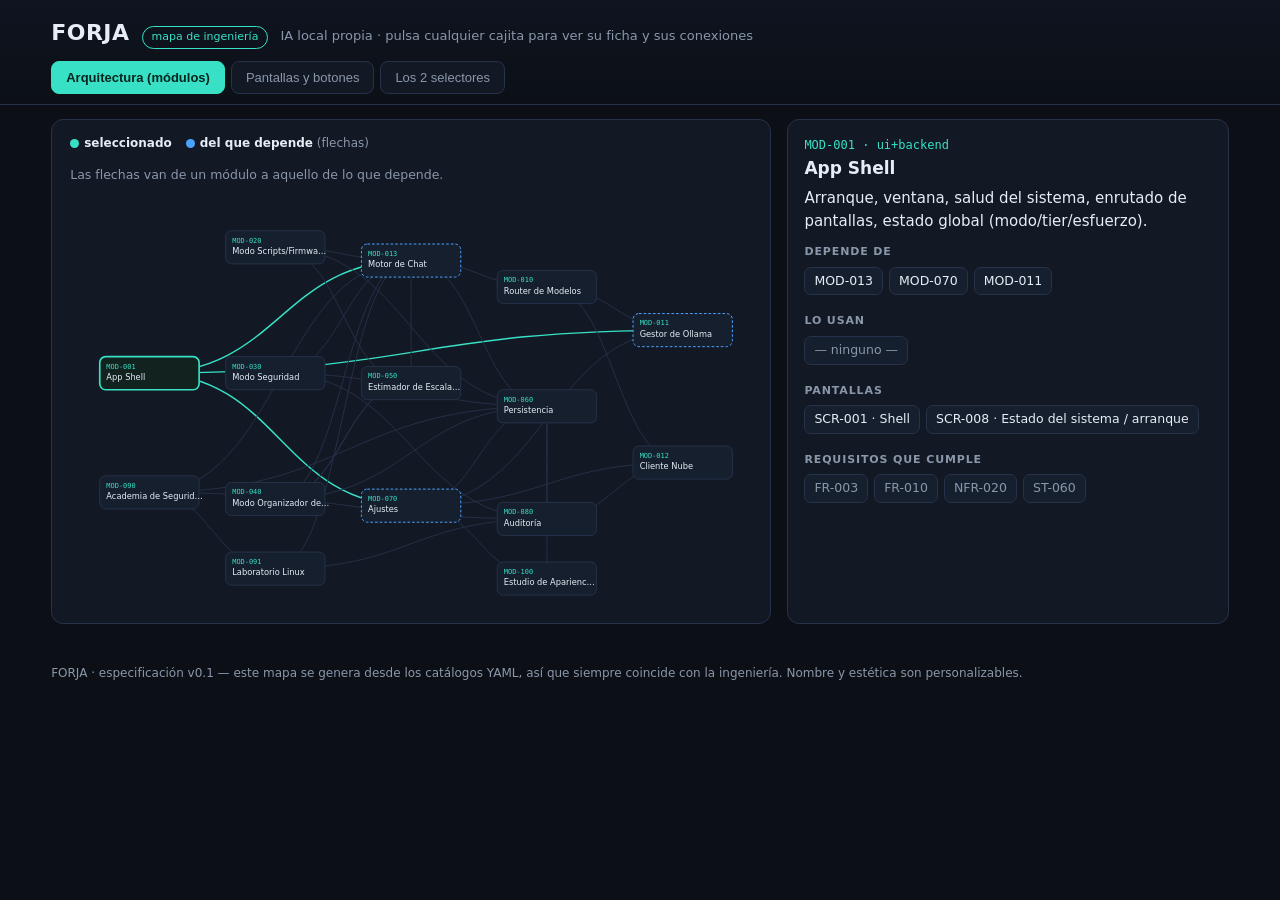
==== docs/spec/mapa.html @ a64abfbc "FORJA: IA local de escritorio (Ramas 0–5 + doc 21) FastAPI + pywebview + Ollama + SQLite, construida" ====
<!DOCTYPE html>
<html lang="es" data-theme="dark">
<head>
<meta charset="utf-8">
<meta name="viewport" content="width=device-width, initial-scale=1">
<title>FORJA · Mapa</title>
<style>
/* VOICE: plano técnico / panel de control, sobrio y legible
   IDEA: un blueprint de ingeniería con cajitas conectadas que puedes inspeccionar
   PICTURE: el grafo de módulos a la izquierda, ficha a la derecha
   COLOUR: pizarra profunda + cian blueprint como único acento
   TYPE: Inter para texto, monoespacio para IDs
   LAYOUT: cabecera, pestañas, lienzo + panel; apila en móvil */
:root{color-scheme:dark;--bg:#0c1016;--panel:#121824;--panel2:#161f2e;--ink:#e6edf6;--mut:#8a97aa;--line:#26324a;--ac:#38e1c6;--ac2:#4aa3ff;--warn:#ffb454;--bad:#ff6b6b;--ok:#52d273}
*{box-sizing:border-box;min-width:0}
body{margin:0;background:var(--bg);color:var(--ink);font:15px/1.5 Inter,system-ui,Segoe UI,Arial,sans-serif;overflow-x:clip}
code,.mono{font-family:ui-monospace,"Cascadia Code",Consolas,monospace}
header{padding:16px max(4vw,16px) 10px;border-bottom:1px solid var(--line);background:linear-gradient(180deg,#0e1420,#0c1016)}
.brand{display:flex;align-items:baseline;gap:12px;flex-wrap:wrap}
.brand h1{margin:0;font-size:22px;letter-spacing:.5px}
.brand .sub{color:var(--mut);font-size:13px}
.tag{font-size:11px;color:var(--ac);border:1px solid var(--ac);border-radius:999px;padding:2px 9px}
.tabs{display:flex;gap:6px;margin-top:12px;flex-wrap:wrap}
.tabs button{background:var(--panel);color:var(--mut);border:1px solid var(--line);border-radius:8px;padding:8px 14px;font-size:13px;cursor:pointer}
.tabs button[aria-selected=true]{color:#06241f;background:var(--ac);border-color:var(--ac);font-weight:600}
main{padding:14px max(4vw,12px) 40px}
.wrap{display:grid;grid-template-columns:1.55fr .95fr;gap:16px}
@media(max-width:900px){.wrap{grid-template-columns:1fr}}
.card{background:var(--panel);border:1px solid var(--line);border-radius:12px}
.canvas-box{padding:8px}
.legend{display:flex;gap:14px;flex-wrap:wrap;color:var(--mut);font-size:12px;padding:6px 10px}
.legend b{color:var(--ink);font-weight:600}
.dot{display:inline-block;width:9px;height:9px;border-radius:50%;vertical-align:middle;margin-right:5px}
svg{width:100%;height:auto;display:block;touch-action:manipulation}
.node rect{rx:9;fill:var(--panel2);stroke:var(--line);stroke-width:1.5;cursor:pointer;transition:stroke .15s,fill .15s}
.node:hover rect{stroke:var(--ac2)}
.node.sel rect{stroke:var(--ac);stroke-width:2.5;fill:#12221f}
.node.dep rect{stroke:var(--ac2);stroke-dasharray:4 3}
.node text{fill:var(--ink);font-size:12.5px;pointer-events:none}
.node .id{fill:var(--ac);font-family:ui-monospace,monospace;font-size:10.5px}
.edge{stroke:var(--line);stroke-width:1.4;fill:none}
.edge.hot{stroke:var(--ac);stroke-width:2.2}
.panel{padding:16px;min-height:300px}
.panel h2{margin:.1em 0 .1em;font-size:17px}
.panel .pid{color:var(--ac);font-family:ui-monospace,monospace;font-size:12px}
.panel .layer{color:var(--mut);font-size:12px;margin-bottom:10px}
.panel p{margin:.4em 0}
.row{margin:12px 0}
.row h4{margin:0 0 6px;font-size:11px;text-transform:uppercase;letter-spacing:.08em;color:var(--mut)}
.chip{display:inline-block;background:var(--panel2);border:1px solid var(--line);border-radius:7px;padding:4px 9px;margin:0 6px 6px 0;font-size:12.5px;cursor:pointer}
.chip:hover{border-color:var(--ac2)}
.chip.ghost{cursor:default;color:var(--mut)}
.chip .mono{color:var(--ac2);font-size:11.5px}
.hint{color:var(--mut);font-size:12.5px}
.scrlist{max-height:none}
.screen-group{margin:0 0 14px}
.screen-group h3{font-size:12px;letter-spacing:.06em;text-transform:uppercase;color:var(--mut);margin:0 0 8px;border-bottom:1px solid var(--line);padding-bottom:5px}
.scr{display:block;width:100%;text-align:left;background:var(--panel2);border:1px solid var(--line);border-radius:9px;padding:10px 12px;margin:0 0 8px;cursor:pointer;color:var(--ink)}
.scr:hover{border-color:var(--ac2)}
.scr .sid{color:var(--ac);font-family:ui-monospace,monospace;font-size:11px}
.scr .snm{font-weight:600;margin-left:8px}
.scr .sde{color:var(--mut);font-size:12.5px;margin-top:3px}
.btnrow{display:flex;flex-wrap:wrap;gap:6px;margin-top:8px}
.kvs{font-size:13px}
.kvs div{padding:5px 0;border-bottom:1px dashed var(--line)}
.kvs div:last-child{border-bottom:0}
.kvs b{color:var(--mut);font-weight:500;display:inline-block;min-width:92px}
.mock{padding:14px}
.mockframe{border:1px solid var(--line);border-radius:12px;overflow:hidden;max-width:620px;margin:0 auto;background:var(--panel2)}
.mtop{display:flex;gap:6px;padding:10px;border-bottom:1px solid var(--line);background:#0f1826}
.mtab{flex:0 0 auto;padding:7px 12px;border-radius:7px;font-size:12.5px;border:1px solid var(--line);color:var(--mut)}
.mtab.on{background:var(--ac);color:#06241f;border-color:var(--ac);font-weight:600}
.marea{height:150px;display:flex;align-items:center;justify-content:center;color:var(--mut);font-size:13px}
.mbot{padding:10px;border-top:1px solid var(--line);background:#0f1826}
.mcompose{display:flex;gap:8px}
.mcompose .inp{flex:1;background:#0b1220;border:1px solid var(--line);border-radius:8px;padding:9px;color:var(--mut);font-size:12.5px}
.mcompose .send{width:40px;border-radius:8px;background:var(--ac);color:#06241f;display:flex;align-items:center;justify-content:center;font-weight:700}
.msel{display:flex;gap:16px;flex-wrap:wrap;margin-top:9px;font-size:12px;color:var(--mut)}
.seg{display:inline-flex;border:1px solid var(--line);border-radius:7px;overflow:hidden}
.seg span{padding:5px 9px}
.seg span.on{background:var(--ac2);color:#041726;font-weight:600}
.seg span.off{opacity:.55}
.note{background:#0f1826;border:1px solid var(--line);border-left:3px solid var(--warn);border-radius:8px;padding:10px 12px;font-size:12.5px;color:#d8e2f0;margin-top:14px}
.flowwrap{padding:16px}
.flowstep{display:flex;gap:12px;align-items:flex-start;margin:0 0 10px}
.flownum{flex:0 0 26px;height:26px;border-radius:50%;background:var(--ac);color:#06241f;font-weight:700;display:flex;align-items:center;justify-content:center;font-size:13px}
.flowstep .ft{font-size:13.5px}
.hidden{display:none}
footer{color:var(--mut);font-size:12px;padding:0 max(4vw,16px) 30px}
</style>
</head>
<body>
<header>
  <div class="brand">
    <h1>FORJA</h1>
    <span class="tag">mapa de ingeniería</span>
    <span class="sub">IA local propia · pulsa cualquier cajita para ver su ficha y sus conexiones</span>
  </div>
  <div class="tabs" role="tablist">
    <button role="tab" aria-selected="true" data-tab="arq">Arquitectura (módulos)</button>
    <button role="tab" aria-selected="false" data-tab="nav">Pantallas y botones</button>
    <button role="tab" aria-selected="false" data-tab="sel">Los 2 selectores</button>
  </div>
</header>
<main>
  <!-- TAB ARQUITECTURA -->
  <section id="tab-arq">
    <div class="wrap">
      <div class="card canvas-box">
        <div class="legend">
          <span><span class="dot" style="background:var(--ac)"></span><b>seleccionado</b></span>
          <span><span class="dot" style="background:var(--ac2)"></span><b>del que depende</b> (flechas)</span>
          <span class="hint">Las flechas van de un módulo a aquello de lo que depende.</span>
        </div>
        <svg id="graph" viewBox="0 0 1060 640" preserveAspectRatio="xMidYMid meet" aria-label="Grafo de módulos">
          <defs>
            <marker id="arrow" markerWidth="9" markerHeight="9" refX="7" refY="3" orient="auto">
              <path d="M0,0 L7,3 L0,6 Z" fill="#3a4a66"></path>
            </marker>
            <marker id="arrowhot" markerWidth="9" markerHeight="9" refX="7" refY="3" orient="auto">
              <path d="M0,0 L7,3 L0,6 Z" fill="#38e1c6"></path>
            </marker>
          </defs>
          <g id="edges"></g>
          <g id="nodes"></g>
        </svg>
      </div>
      <div class="card panel" id="arqpanel"><p class="hint">Selecciona un módulo en el grafo para ver su responsabilidad, de qué depende, qué pantallas contiene y qué requisitos cumple.</p></div>
    </div>
  </section>

  <!-- TAB NAVEGACION -->
  <section id="tab-nav" class="hidden">
    <div class="wrap">
      <div class="card panel scrlist" id="scrlist"></div>
      <div class="card panel" id="navpanel"><p class="hint">Selecciona una pantalla para ver su descripción, sus transiciones y cada uno de sus botones. Pulsa un botón para ver qué hace, a qué endpoint llama y qué prueba lo cubre.</p></div>
    </div>
  </section>

  <!-- TAB SELECTORES -->
  <section id="tab-sel" class="hidden">
    <div class="wrap">
      <div class="card mock">
        <div class="mockframe">
          <div class="mtop">
            <div class="mtab on">Scripts/Firmware</div>
            <div class="mtab">Seguridad</div>
            <div class="mtab">Tareas</div>
          </div>
          <div class="marea">↑ selector SUPERIOR = MODO · área de trabajo del modo activo</div>
          <div class="mbot">
            <div class="mcompose"><div class="inp">escribe aquí…</div><div class="send">▶</div></div>
            <div class="msel">
              <span>Modelo:
                <span class="seg"><span class="on">Pequeño</span><span class="off">Grande</span><span class="off">Nube</span></span>
              </span>
              <span>Esfuerzo:
                <span class="seg"><span class="off">bajo</span><span class="on">medio</span><span class="off">extra</span></span>
              </span>
            </div>
          </div>
        </div>
        <div class="note"><b>↓ selector INFERIOR = MODELO + ESFUERZO</b>, siempre visible junto al compositor. "Nube" aparece deshabilitado hasta que lo actives en Ajustes.</div>
      </div>
      <div class="card flowwrap">
        <h2 style="margin:.1em 0 .6em;font-size:17px">Qué pasa al enviar</h2>
        <div class="flowstep"><div class="flownum">1</div><div class="ft"><b>Estimador</b> (MOD-050) mide el tamaño de la tarea: ¿cabe en local?</div></div>
        <div class="flowstep"><div class="flownum">2</div><div class="ft">Si es demasiado grande (p. ej. firmware entero) → <b>propone la Nube</b> o trocear. Tú decides.</div></div>
        <div class="flowstep"><div class="flownum">3</div><div class="ft"><b>Router</b> (MOD-010) traduce (modo, tier, esfuerzo) a un modelo y sus parámetros.</div></div>
        <div class="flowstep"><div class="flownum">4</div><div class="ft"><b>Ollama</b> (MOD-011) carga ese modelo (uno a la vez, por la RAM) y genera en streaming.</div></div>
        <div class="flowstep"><div class="flownum">5</div><div class="ft">Todo se guarda en <b>SQLite local</b> (MOD-060). Nada sale del equipo salvo que escales a Nube.</div></div>
        <div class="note" style="border-left-color:var(--ac2)">El <b>esfuerzo</b> (bajo/medio/extra) controla cuánto razona el modelo. En el Modo Tareas, "extra" es el que organiza mejor tu plan por días.</div>
      </div>
    </div>
  </section>
</main>
<footer>FORJA · especificación v0.1 — este mapa se genera desde los catálogos YAML, así que siempre coincide con la ingeniería. Nombre y estética son personalizables.</footer>

<script>
{
const DATA = {"app": {"nombre": "FORJA", "idioma": "es", "selectores": {"superior": {"tipo": "modo", "siempre_visible": true, "opciones": ["scripts", "seguridad", "tareas"]}, "inferior": {"tipo": "modelo_y_esfuerzo", "siempre_visible": true, "tier": ["pequeno", "grande", "nube"], "esfuerzo": ["bajo", "medio", "extra"]}}}, "modulos": [{"id": "MOD-001", "nombre": "App Shell", "capa": "ui+backend", "responsabilidad": "Arranque, ventana, salud del sistema, enrutado de pantallas, estado global (modo/tier/esfuerzo).", "depende_de": ["MOD-013", "MOD-070", "MOD-011"], "pantallas": ["SCR-001", "SCR-008"], "requisitos": ["FR-003", "FR-010", "NFR-020", "ST-060"]}, {"id": "MOD-010", "nombre": "Router de Modelos", "capa": "backend", "responsabilidad": "Traduce (modo, tier, esfuerzo, tamaño) a modelo+parámetros (tabla determinista).", "depende_de": ["MOD-011", "MOD-012"], "requisitos": ["FR-001", "FR-002", "FR-004", "ADR-0004"]}, {"id": "MOD-011", "nombre": "Gestor de Ollama", "capa": "backend", "responsabilidad": "Comprobar salud, listar/descargar modelos, cargar/descargar (uno a la vez), keep_alive.", "depende_de": [], "pantallas": ["SCR-008"], "requisitos": ["FR-005", "NFR-002", "NFR-020", "ST-020"]}, {"id": "MOD-012", "nombre": "Cliente Nube", "capa": "backend", "responsabilidad": "Tier Nube = tu suscripción de Claude vía Claude Code headless (ADR-0006). SOLO si está activada; re-emite por SSE; registra el envío.", "depende_de": ["MOD-080"], "requisitos": ["FR-006", "FR-051", "NFR-010", "ST-050"]}, {"id": "MOD-013", "nombre": "Motor de Chat", "capa": "backend", "responsabilidad": "Bucle de conversación, streaming SSE, tool-calling con confirmación. Emite telemetría en vivo (tiempo, tokens, tok/s, ETA, fase pensando/respondiendo) estilo Claude Code (doc 22).", "depende_de": ["MOD-010", "MOD-050", "MOD-060"], "requisitos": ["NFR-001", "ST-010", "ST-040", "FR-077", "FR-078", "FR-079"]}, {"id": "MOD-020", "nombre": "Modo Scripts/Firmware", "capa": "backend+ui", "responsabilidad": "Perfil de código, herramientas (guardar archivo), proyectos, plantillas.", "depende_de": ["MOD-013", "MOD-050", "MOD-060"], "pantallas": ["SCR-010", "SCR-011"], "requisitos": ["FR-020", "FR-021", "FR-022", "FR-023", "FR-024"]}, {"id": "MOD-030", "nombre": "Modo Seguridad", "capa": "backend+ui", "responsabilidad": "Gate de alcance/autorización, análisis de recon aportado, hallazgos, informes. Guardarraíles como código.", "depende_de": ["MOD-013", "MOD-060", "MOD-080"], "pantallas": ["SCR-020", "SCR-021", "SCR-022", "SCR-023"], "requisitos": ["FR-030", "FR-031", "FR-032", "FR-033", "FR-034", "NFR-030", "ST-030", "ADR-0005"]}, {"id": "MOD-040", "nombre": "Modo Organizador de Tareas", "capa": "backend+ui", "responsabilidad": "Captura de tareas, planificación con IA, plan por días editable y persistente.", "depende_de": ["MOD-013", "MOD-060", "MOD-050"], "pantallas": ["SCR-030", "SCR-031"], "requisitos": ["FR-040", "FR-041", "FR-042", "FR-043", "FR-044"]}, {"id": "MOD-050", "nombre": "Estimador de Escalado", "capa": "backend", "responsabilidad": "Calcular tamaño/complejidad de tarea y veredicto local/justo/nube; plan de troceo.", "depende_de": ["MOD-040"], "pantallas": ["SCR-006"], "requisitos": ["FR-050", "FR-051", "FR-052", "ST-050"]}, {"id": "MOD-060", "nombre": "Persistencia", "capa": "backend", "responsabilidad": "Acceso a SQLite, migraciones, copias de seguridad del .db.", "depende_de": [], "requisitos": ["FR-060", "ADR-0003"]}, {"id": "MOD-070", "nombre": "Ajustes", "capa": "backend+ui", "responsabilidad": "Config, activación de Nube (keyring), tema, rutas, umbrales del estimador, registro de modelos.", "depende_de": ["MOD-060", "MOD-011", "MOD-012"], "pantallas": ["SCR-007"], "requisitos": ["FR-061", "NFR-010"]}, {"id": "MOD-090", "nombre": "Academia de Seguridad", "capa": "backend+ui", "responsabilidad": "Tutor estilo HTB/TryHackMe (ingeniería inversa, doc 18). Enfoque ofensivo/defensivo, currículo Ruta→Módulo→Lección, pistas progresivas, XP/rangos y catálogo de herramientas. Práctica solo en laboratorios autorizados.", "depende_de": ["MOD-013", "MOD-060", "MOD-080"], "pantallas": ["SCR-024", "SCR-025", "SCR-026"], "requisitos": ["FR-035", "FR-036", "FR-037", "FR-038", "FR-039", "NFR-030", "ADR-0005"]}, {"id": "MOD-091", "nombre": "Laboratorio Linux", "capa": "backend+ui", "responsabilidad": "Abrir un Linux con el contexto del lab (doc 19) + Copiloto de Laboratorio (asistente en vivo que da el siguiente paso, resuelve dudas y explica comandos/salidas, usando la experticia en código/firmware). Autodetecta y recomienda backend (WSL2 / attack box / VirtualBox opcional); instalación con confirmación. Solo tras declarar laboratorio autorizado.", "depende_de": ["MOD-090", "MOD-013", "MOD-080"], "pantallas": ["SCR-027"], "requisitos": ["FR-070", "FR-071", "FR-072", "FR-075", "FR-076", "NFR-030", "ST-040"]}, {"id": "MOD-100", "nombre": "Estudio de Apariencia", "capa": "backend+ui", "responsabilidad": "Módulo final para la cara de la app (doc 20) - presets, color/acento con contraste, tipografía, densidad, fondo/imagen, vista previa en vivo. Persiste en ui.*.", "depende_de": ["MOD-070", "MOD-060"], "pantallas": ["SCR-040"], "requisitos": ["FR-073"]}, {"id": "MOD-080", "nombre": "Auditoría", "capa": "backend", "responsabilidad": "Registrar acciones sensibles (alcance, escalados, confirmaciones, descargas, export).", "depende_de": ["MOD-060"], "requisitos": ["FR-063", "NFR-030"]}], "pantallas": [{"id": "SCR-001", "nombre": "Shell", "modulo": "MOD-001", "descripcion": "Layout maestro con selector de modo (arriba) y de modelo/esfuerzo (abajo) + compositor.", "contiene_botones": ["BTN-010", "BTN-011", "BTN-012", "BTN-020", "BTN-021", "BTN-022", "BTN-023", "BTN-024", "BTN-025", "BTN-100"], "transiciones": ["pestaña scripts -> SCR-010", "pestaña seguridad -> (si no autorizado) SCR-020 | (si autorizado) SCR-021", "pestaña tareas -> SCR-030"]}, {"id": "SCR-002", "nombre": "Panel de modelo/esfuerzo", "modulo": "MOD-010", "descripcion": "El selector inferior; refleja tier/esfuerzo y si Nube está disponible.", "contiene_botones": ["BTN-020", "BTN-021", "BTN-022", "BTN-023", "BTN-024", "BTN-025"]}, {"id": "SCR-006", "nombre": "Aviso de escalado a Nube", "modulo": "MOD-050", "descripcion": "Explica motivo, qué se enviaría y deja decidir al usuario.", "contiene_botones": ["BTN-026", "BTN-027", "BTN-028", "BTN-029"]}, {"id": "SCR-007", "nombre": "Ajustes", "modulo": "MOD-070", "descripcion": "Modelos, Nube, apariencia, rutas, umbrales.", "contiene_botones": ["BTN-061", "BTN-062", "BTN-063", "BTN-064"]}, {"id": "SCR-008", "nombre": "Estado del sistema / arranque", "modulo": "MOD-011", "descripcion": "Diagnóstico cuando Ollama está caído o falta un modelo.", "contiene_botones": ["BTN-070", "BTN-071", "BTN-072"]}, {"id": "SCR-010", "nombre": "Chat Scripts/Firmware", "modulo": "MOD-020", "descripcion": "Chat con streaming, bloques de código, plantillas.", "contiene_botones": ["BTN-030", "BTN-031", "BTN-032", "BTN-033", "BTN-060"]}, {"id": "SCR-011", "nombre": "Proyectos", "modulo": "MOD-020", "descripcion": "Proyectos locales (carpeta) y asociación de hilos.", "contiene_botones": ["BTN-034", "BTN-035", "BTN-036"]}, {"id": "SCR-020", "nombre": "Alcance y autorización (GATE)", "modulo": "MOD-030", "descripcion": "Declarar alcance y confirmar autorización. Bloquea el modo hasta completarse.", "contiene_botones": ["BTN-037", "BTN-038", "BTN-039"]}, {"id": "SCR-021", "nombre": "Análisis de reconocimiento", "modulo": "MOD-030", "descripcion": "Pegar/importar recon aportado por el usuario y analizarlo (crea findings).", "contiene_botones": ["BTN-041", "BTN-042"]}, {"id": "SCR-022", "nombre": "Redactor de informe", "modulo": "MOD-030", "descripcion": "Unir enfoques/evidencias validados por el usuario en un informe exportable.", "contiene_botones": ["BTN-040", "BTN-045"]}, {"id": "SCR-023", "nombre": "Hallazgos", "modulo": "MOD-030", "descripcion": "Lista de findings con estado; marcar validado, añadir manual.", "contiene_botones": ["BTN-043", "BTN-044"]}, {"id": "SCR-024", "nombre": "Academia — enfoque y rutas", "modulo": "MOD-090", "descripcion": "Elegir enfoque (Ofensivo/Defensivo), explorar rutas por habilidad o por rol, declarar entorno de laboratorio autorizado y enrolarse.", "contiene_botones": ["BTN-080", "BTN-081", "BTN-082", "BTN-087"]}, {"id": "SCR-025", "nombre": "Lección / sala guiada", "modulo": "MOD-090", "descripcion": "Teoría breve + ejercicio en laboratorio + pregunta verificada + pistas progresivas; marcar sección completada.", "contiene_botones": ["BTN-083", "BTN-084", "BTN-085", "BTN-086", "BTN-089"]}, {"id": "SCR-026", "nombre": "Progreso y árbol de herramientas", "modulo": "MOD-090", "descripcion": "XP, rango, racha, rutas completadas y el árbol de herramientas/habilidades que enseña cada ruta.", "contiene_botones": ["BTN-088"]}, {"id": "SCR-027", "nombre": "Laboratorio Linux", "modulo": "MOD-091", "descripcion": "Elegir el backend ACTIVO (WSL2 y attack box de serie; VirtualBox opcional), configurarlo/instalarlo con confirmación, y abrir el Linux con el contexto del ejercicio. Incluye el panel del Copiloto de Laboratorio (siguiente paso, explicar, dudas). El backend se puede cambiar aquí y por laboratorio.", "contiene_botones": ["BTN-089", "BTN-090", "BTN-091", "BTN-092", "BTN-093", "BTN-094"]}, {"id": "SCR-040", "nombre": "Estudio de Apariencia", "modulo": "MOD-100", "descripcion": "Módulo final: presets de tema, color/acento, tipografía, densidad, fondo/imagen y vista previa en vivo sobre una maqueta con los dos selectores.", "contiene_botones": ["BTN-095", "BTN-096", "BTN-097", "BTN-098", "BTN-099"]}, {"id": "SCR-030", "nombre": "Captura de tareas", "modulo": "MOD-040", "descripcion": "Escribir tareas en texto libre y organizarlas.", "contiene_botones": ["BTN-050", "BTN-055", "BTN-057"]}, {"id": "SCR-031", "nombre": "Plan por días", "modulo": "MOD-040", "descripcion": "Hoy/Mañana/Pasado/Más adelante/Sin asignar; editable y persistente.", "contiene_botones": ["BTN-051", "BTN-052", "BTN-053", "BTN-054", "BTN-056", "BTN-058", "BTN-059"]}, {"id": "SCR-032", "nombre": "Mapa de ideas", "modulo": "MOD-040", "descripcion": "(Fase 2/opcional) Lienzo para capturar ideas como nodos, enlazarlas y convertirlas en tareas. Degrada a lista anidada en hardware limitado.", "contiene_botones": ["BTN-065", "BTN-066"]}], "botones": [{"id": "BTN-010", "pantalla": "SCR-001", "etiqueta": "Scripts/Firmware", "accion": "Activar modo scripts (cambia área de trabajo e hilo).", "endpoint": null, "requisitos": ["FR-010", "FR-012"], "prueba": "TST-020"}, {"id": "BTN-011", "pantalla": "SCR-001", "etiqueta": "Seguridad", "accion": "Activar modo seguridad; si no hay engagement autorizado, redirige al GATE (SCR-020).", "estado_antes": "ST-030=bloqueado|autorizado", "endpoint": null, "requisitos": ["FR-010", "FR-030", "ST-030"], "prueba": "TST-030"}, {"id": "BTN-012", "pantalla": "SCR-001", "etiqueta": "Tareas", "accion": "Activar modo organizador de tareas.", "endpoint": null, "requisitos": ["FR-010"], "prueba": "TST-040"}, {"id": "BTN-020", "pantalla": "SCR-001", "etiqueta": "Pequeño", "accion": "Fijar tier=pequeno. Puede recargar modelo (ST-020).", "endpoint": "POST /modelos/cargar (indirecto vía router)", "requisitos": ["FR-001", "FR-005"], "prueba": "TST-003"}, {"id": "BTN-021", "pantalla": "SCR-001", "etiqueta": "Grande", "accion": "Fijar tier=grande. Recarga a modelo grande; aviso 'cambiando de modelo'.", "endpoint": "idem", "requisitos": ["FR-001", "FR-005"], "prueba": "TST-003"}, {"id": "BTN-022", "pantalla": "SCR-001", "etiqueta": "Nube", "accion": "Fijar tier=nube. Deshabilitado si Nube no activada (tooltip -> Ajustes).", "estado_antes": "settings.nube.activada", "endpoint": null, "requisitos": ["FR-006"], "prueba": "TST-011"}, {"id": "BTN-023", "pantalla": "SCR-001", "etiqueta": "bajo", "accion": "esfuerzo=bajo (thinking off / respuesta directa).", "requisitos": ["FR-002"], "prueba": "TST-006"}, {"id": "BTN-024", "pantalla": "SCR-001", "etiqueta": "medio", "accion": "esfuerzo=medio (thinking medium / razonar breve).", "requisitos": ["FR-002"], "prueba": "TST-006"}, {"id": "BTN-025", "pantalla": "SCR-001", "etiqueta": "extra", "accion": "esfuerzo=extra (thinking high / razonar a fondo).", "requisitos": ["FR-002", "FR-044"], "prueba": "TST-006"}, {"id": "BTN-026", "pantalla": "SCR-006", "etiqueta": "Subir a Grande", "accion": "Cambiar tier a grande y reintentar (veredicto JUSTO).", "requisitos": ["FR-050"], "prueba": "TST-010"}, {"id": "BTN-027", "pantalla": "SCR-006", "etiqueta": "Trocear", "accion": "Generar plan de troceo y mandarlo al Organizador de Tareas (origen=troceo).", "endpoint": "POST /estimar -> plan_troceo", "requisitos": ["FR-052"], "prueba": "TST-044"}, {"id": "BTN-028", "pantalla": "SCR-006", "etiqueta": "Escalar a Nube", "accion": "Reenviar la petición por MOD-012; registrar en auditoría qué se envía.", "estado_antes": "ST-050=sugerido", "estado_despues": "ST-050=aceptado_nube", "endpoint": "POST /chat (tier=nube)", "requisitos": ["FR-051", "NFR-010"], "prueba": "TST-012"}, {"id": "BTN-029", "pantalla": "SCR-006", "etiqueta": "Hacerlo en local (troceado)", "accion": "Rechazar nube; quedarse en local con troceo.", "estado_despues": "ST-050=local_troceado", "requisitos": ["FR-052"], "prueba": "TST-011"}, {"id": "BTN-030", "pantalla": "SCR-010", "etiqueta": "Copiar", "accion": "Copiar el bloque de código al portapapeles.", "requisitos": ["FR-021"], "prueba": "TST-020"}, {"id": "BTN-031", "pantalla": "SCR-010", "etiqueta": "Guardar a archivo", "accion": "Guardar bloque en carpeta del proyecto. Requiere confirmación (ST-040); no escribe fuera.", "estado_antes": "ST-040=propuesta", "endpoint": "POST /proyectos/{id}/guardar-archivo", "requisitos": ["FR-021"], "prueba": "TST-021"}, {"id": "BTN-032", "pantalla": "SCR-010", "etiqueta": "Plantillas", "accion": "Insertar andamiaje (Python/Bash/PowerShell/Firmware base) en el compositor.", "requisitos": ["FR-023"], "prueba": "TST-022"}, {"id": "BTN-033", "pantalla": "SCR-010", "etiqueta": "Nuevo hilo", "accion": "Crear conversación nueva en modo scripts.", "endpoint": "POST /conversaciones", "requisitos": ["FR-012"], "prueba": "TST-060"}, {"id": "BTN-034", "pantalla": "SCR-011", "etiqueta": "Nuevo proyecto", "accion": "Crear proyecto (nombre + carpeta local).", "endpoint": "POST /proyectos", "requisitos": ["FR-022"], "prueba": "TST-021"}, {"id": "BTN-035", "pantalla": "SCR-011", "etiqueta": "Abrir carpeta", "accion": "Abrir el explorador del SO en la carpeta del proyecto.", "requisitos": ["FR-022"], "prueba": "TST-021"}, {"id": "BTN-036", "pantalla": "SCR-011", "etiqueta": "Asociar hilo a proyecto", "accion": "Vincular la conversación actual a un proyecto.", "endpoint": "PATCH /conversaciones/{id}", "requisitos": ["FR-022"], "prueba": "TST-060"}, {"id": "BTN-037", "pantalla": "SCR-020", "etiqueta": "Nuevo engagement", "accion": "Crear engagement con alcance (dominios/activos).", "estado_antes": "ST-030=bloqueado", "estado_despues": "ST-030=declarando_alcance", "endpoint": "POST /engagements", "requisitos": ["FR-030"], "prueba": "TST-030"}, {"id": "BTN-038", "pantalla": "SCR-020", "etiqueta": "Confirmar autorización", "accion": "Declarar que se tiene autorización para probar esos activos (checkbox obligatorio).", "estado_antes": "ST-030=autorizacion_pendiente", "estado_despues": "ST-030=autorizado", "endpoint": "PATCH /engagements/{id}", "requisitos": ["FR-030", "NFR-030"], "prueba": "TST-030"}, {"id": "BTN-039", "pantalla": "SCR-020", "etiqueta": "Entrar al engagement", "accion": "Desbloquear SCR-021/022/023. Registrar en auditoría.", "estado_antes": "ST-030=autorizado", "estado_despues": "ST-030=operando", "endpoint": null, "requisitos": ["FR-030", "FR-063"], "prueba": "TST-030"}, {"id": "BTN-041", "pantalla": "SCR-021", "etiqueta": "Importar archivo", "accion": "Cargar datos de reconocimiento que el usuario obtuvo con sus herramientas.", "requisitos": ["FR-031"], "prueba": "TST-031"}, {"id": "BTN-042", "pantalla": "SCR-021", "etiqueta": "Analizar", "accion": "Analizar el recon aportado; crear findings en estado 'idea' con 'dónde enfocar'. No ejecuta acciones.", "endpoint": "POST /engagements/{id}/analizar", "requisitos": ["FR-031", "FR-032"], "prueba": "TST-031"}, {"id": "BTN-040", "pantalla": "SCR-022", "etiqueta": "Generar informe", "accion": "Unir dos enfoques/evidencias validados por el usuario en un informe presentable.", "endpoint": "POST /findings/{id}/informe", "requisitos": ["FR-033"], "prueba": "TST-034"}, {"id": "BTN-045", "pantalla": "SCR-022", "etiqueta": "Exportar informe", "accion": "Exportar el informe a Markdown/archivo para enviarlo al programa.", "endpoint": "POST /export", "requisitos": ["FR-062"], "prueba": "TST-062"}, {"id": "BTN-043", "pantalla": "SCR-023", "etiqueta": "Marcar validado por mí", "accion": "Cambiar finding a 'validado_por_usuario' y adjuntar evidencia.", "endpoint": "POST /findings/{id}", "requisitos": ["FR-034"], "prueba": "TST-034"}, {"id": "BTN-044", "pantalla": "SCR-023", "etiqueta": "Añadir hallazgo manual", "accion": "Documentar un hallazgo detectado por el usuario.", "endpoint": "POST /findings/{id}", "requisitos": ["FR-034"], "prueba": "TST-034"}, {"id": "BTN-050", "pantalla": "SCR-030", "etiqueta": "Añadir", "accion": "Crear tareas desde el texto libre (origen=usuario).", "endpoint": "POST /tareas", "requisitos": ["FR-040"], "prueba": "TST-040"}, {"id": "BTN-055", "pantalla": "SCR-030", "etiqueta": "Organizar", "accion": "Pedir a la IA que reparta por días según el esfuerzo (medio/extra).", "endpoint": "POST /tareas/organizar", "requisitos": ["FR-041", "FR-044"], "prueba": "TST-041"}, {"id": "BTN-057", "pantalla": "SCR-030", "etiqueta": "Nueva lista", "accion": "Crear una lista de tareas (p. ej. 'Bug bounty', 'Personal').", "endpoint": "POST /listas", "requisitos": ["FR-040"], "prueba": "TST-040"}, {"id": "BTN-051", "pantalla": "SCR-031", "etiqueta": "Mover de día", "accion": "Cambiar dia_asignado de una tarea.", "endpoint": "PATCH /tareas/{id}", "requisitos": ["FR-042"], "prueba": "TST-042"}, {"id": "BTN-052", "pantalla": "SCR-031", "etiqueta": "Reordenar", "accion": "Cambiar el orden dentro del día.", "endpoint": "PATCH /tareas/{id}", "requisitos": ["FR-042"], "prueba": "TST-042"}, {"id": "BTN-053", "pantalla": "SCR-031", "etiqueta": "Marcar hecha", "accion": "Cambiar estado a hecha.", "endpoint": "PATCH /tareas/{id}", "requisitos": ["FR-042"], "prueba": "TST-042"}, {"id": "BTN-054", "pantalla": "SCR-031", "etiqueta": "Editar tarea", "accion": "Editar texto/prioridad/estimación.", "endpoint": "PATCH /tareas/{id}", "requisitos": ["FR-042"], "prueba": "TST-042"}, {"id": "BTN-056", "pantalla": "SCR-031", "etiqueta": "Reorganizar", "accion": "Recomponer el plan con IA respetando lo marcado/movido por el usuario.", "endpoint": "POST /tareas/organizar", "requisitos": ["FR-041"], "prueba": "TST-041"}, {"id": "BTN-058", "pantalla": "SCR-031", "etiqueta": "Fijar tarea", "accion": "Marcar tarea como fijada (fijada=1): Reorganizar no la moverá. (copia: Motion/Sunsama)", "endpoint": "PATCH /tareas/{id}", "requisitos": ["FR-046"], "prueba": "TST-046"}, {"id": "BTN-059", "pantalla": "SCR-031", "etiqueta": "Anidar / subtarea", "accion": "Convertir en subtarea de otra (parent_id) o crear subtarea; se muestra indentada. (copia: Logseq)", "endpoint": "PATCH /tareas/{id}", "requisitos": ["FR-048"], "prueba": "TST-048"}, {"id": "BTN-065", "pantalla": "SCR-032", "etiqueta": "Convertir idea en tarea", "accion": "Convierte una idea (o una rama) del mapa en tarea(s) del plan (origen=idea). (copia: Xmind)", "endpoint": "POST /tareas", "requisitos": ["FR-049"], "prueba": "TST-049"}, {"id": "BTN-066", "pantalla": "SCR-032", "etiqueta": "Enlazar ideas", "accion": "Crear un enlace entre dos ideas del lienzo. (copia: Obsidian)", "endpoint": "POST /idea_links", "requisitos": ["FR-049"], "prueba": "TST-049"}, {"id": "BTN-080", "pantalla": "SCR-024", "etiqueta": "Enfoque Ofensivo", "accion": "Fijar enfoque=ofensivo (red team): filtra rutas/contenido hacia encontrar y explotar en laboratorio.", "endpoint": "PUT /ajustes (seguridad.enfoque)", "requisitos": ["FR-035"], "prueba": "TST-035"}, {"id": "BTN-081", "pantalla": "SCR-024", "etiqueta": "Enfoque Defensivo", "accion": "Fijar enfoque=defensivo (blue team): filtra rutas/contenido hacia detectar y responder.", "endpoint": "PUT /ajustes (seguridad.enfoque)", "requisitos": ["FR-035"], "prueba": "TST-035"}, {"id": "BTN-082", "pantalla": "SCR-024", "etiqueta": "Enrolar en ruta", "accion": "Inscribirse en una ruta (por habilidad o por rol); crea progreso inicial. (copia: HTB/THM)", "endpoint": "POST /academia/enrolar", "requisitos": ["FR-036"], "prueba": "TST-036"}, {"id": "BTN-087", "pantalla": "SCR-024", "etiqueta": "Declarar laboratorio autorizado", "accion": "Confirmar que la práctica será en un entorno legal (HTB/THM, app vulnerable local, CTF). GATE: sin esto, el tutor no guía ejercicios. Se audita.", "estado_antes": "ST-030=bloqueado(academia)", "estado_despues": "ST-030=autorizado(academia)", "endpoint": "POST /academia/laboratorio", "requisitos": ["FR-038", "NFR-030"], "prueba": "TST-038"}, {"id": "BTN-083", "pantalla": "SCR-025", "etiqueta": "Empezar lección", "accion": "Abrir la siguiente lección/sección de la ruta; el tutor presenta teoría + ejercicio.", "endpoint": "GET /academia/leccion/{id}", "requisitos": ["FR-037"], "prueba": "TST-036"}, {"id": "BTN-084", "pantalla": "SCR-025", "etiqueta": "Pedir pista", "accion": "Pista PROGRESIVA (empujón → dirección → más detalle); nunca un exploit listo. Incrementa pistas_usadas (afecta XP).", "endpoint": "POST /academia/pista", "requisitos": ["FR-037"], "prueba": "TST-037"}, {"id": "BTN-085", "pantalla": "SCR-025", "etiqueta": "Comprobar respuesta", "accion": "Validar lo que el usuario encontró en el laboratorio (flag/respuesta); da feedback didáctico.", "endpoint": "POST /academia/comprobar", "requisitos": ["FR-037"], "prueba": "TST-037"}, {"id": "BTN-086", "pantalla": "SCR-025", "etiqueta": "Marcar sección completada", "accion": "Marcar la sección como completada; otorga XP según dificultad y pistas usadas.", "endpoint": "POST /academia/progreso", "requisitos": ["FR-039"], "prueba": "TST-039"}, {"id": "BTN-088", "pantalla": "SCR-026", "etiqueta": "Ver árbol de herramientas", "accion": "Mostrar el catálogo de herramientas/habilidades (para qué sirve cada una y en qué lección aparece).", "endpoint": "GET /academia/herramientas", "requisitos": ["FR-039"], "prueba": "TST-039"}, {"id": "BTN-089", "pantalla": "SCR-025", "etiqueta": "Abrir Linux del laboratorio", "accion": "Abre la terminal Linux ya situada en la carpeta del ejercicio, con README_LAB.md (objetivo, pistas, notas). En attack box, abre la máquina hospedada y muestra el contexto al lado. Requiere laboratorio autorizado (BTN-087).", "estado_antes": "ST-030=autorizado(academia)", "endpoint": "POST /academia/lab/abrir", "requisitos": ["FR-070", "FR-038"], "prueba": "TST-070"}, {"id": "BTN-090", "pantalla": "SCR-027", "etiqueta": "Configurar laboratorio Linux", "accion": "Elegir backend (WSL2 recomendado / attack box / VirtualBox 'pesado'); si falta, mostrar comandos e instalar CON CONFIRMACIÓN (ST-040). Autodetecta y recomienda según hardware.", "estado_antes": "ST-040=propuesta", "endpoint": "POST /academia/lab/configurar", "requisitos": ["FR-071", "FR-072"], "prueba": "TST-071"}, {"id": "BTN-091", "pantalla": "SCR-027", "etiqueta": "Enviar contexto al Linux", "accion": "Escribe README_LAB.md con el contexto del laboratorio en la carpeta de trabajo del Linux.", "endpoint": "POST /academia/lab/contexto", "requisitos": ["FR-070"], "prueba": "TST-070"}, {"id": "BTN-092", "pantalla": "SCR-027", "etiqueta": "Cambiar backend activo", "accion": "Selector para cambiar el backend de laboratorio activo (WSL2 / attack box / VirtualBox). Cambia settings.lab.backend al instante; también se puede elegir por laboratorio al abrir.", "endpoint": "PUT /ajustes (lab.backend)", "requisitos": ["FR-071"], "prueba": "TST-071"}, {"id": "BTN-093", "pantalla": "SCR-027", "etiqueta": "Siguiente paso", "accion": "El copiloto propone el próximo paso según dónde estás y el contexto del lab (metodología, no exploit listo). Mantiene pistas progresivas.", "endpoint": "POST /academia/copiloto/siguiente", "requisitos": ["FR-075"], "prueba": "TST-075"}, {"id": "BTN-094", "pantalla": "SCR-027", "etiqueta": "Explícame esto", "accion": "Pegas un comando, concepto o la salida del terminal y el copiloto lo explica y sugiere el siguiente paso. No ejecuta nada por su cuenta.", "endpoint": "POST /academia/copiloto/explicar", "requisitos": ["FR-076"], "prueba": "TST-076"}, {"id": "BTN-095", "pantalla": "SCR-040", "etiqueta": "Preset de tema", "accion": "Aplicar un tema listo (oscuro/claro/alto contraste/otros) como punto de partida.", "endpoint": "PUT /ajustes (ui.tema)", "requisitos": ["FR-073"], "prueba": "TST-073"}, {"id": "BTN-096", "pantalla": "SCR-040", "etiqueta": "Color y acento", "accion": "Editar acento y colores base; valida contraste para legibilidad.", "endpoint": "PUT /ajustes (ui.acento)", "requisitos": ["FR-073"], "prueba": "TST-073"}, {"id": "BTN-097", "pantalla": "SCR-040", "etiqueta": "Tipografía y densidad", "accion": "Elegir fuente (sistema o concreta) y densidad (compacta/cómoda).", "endpoint": "PUT /ajustes (ui.fuente, ui.densidad)", "requisitos": ["FR-073"], "prueba": "TST-073"}, {"id": "BTN-098", "pantalla": "SCR-040", "etiqueta": "Fondo / imagen", "accion": "Fondo liso, degradado o imagen local con opacidad (sin restar legibilidad).", "endpoint": "PUT /ajustes (ui.fondo)", "requisitos": ["FR-073"], "prueba": "TST-073"}, {"id": "BTN-099", "pantalla": "SCR-040", "etiqueta": "Vista previa / aplicar", "accion": "Previsualiza en vivo sobre una maqueta con los dos selectores; al aplicar, persiste y la app repinta sin reiniciar.", "endpoint": "PUT /ajustes", "requisitos": ["FR-073"], "prueba": "TST-073"}, {"id": "BTN-061", "pantalla": "SCR-007", "etiqueta": "Gestionar modelos", "accion": "Ver/descargar modelos del registro (DB-007).", "endpoint": "GET /modelos ; POST /modelos/descargar", "requisitos": ["FR-061"], "prueba": "TST-004"}, {"id": "BTN-062", "pantalla": "SCR-007", "etiqueta": "Activar Nube", "accion": "Activar tier Nube y guardar clave en keyring (no en BBDD en claro).", "endpoint": "PUT /ajustes", "requisitos": ["FR-006", "NFR-010"], "prueba": "TST-061"}, {"id": "BTN-063", "pantalla": "SCR-007", "etiqueta": "Apariencia", "accion": "Tema claro/oscuro, acento, densidad (ui.*).", "endpoint": "PUT /ajustes", "requisitos": ["FR-061"], "prueba": "TST-060"}, {"id": "BTN-064", "pantalla": "SCR-007", "etiqueta": "Umbrales del estimador", "accion": "Calibrar umbrales de complejidad/contexto para el escalado.", "endpoint": "PUT /ajustes", "requisitos": ["FR-050"], "prueba": "TST-010"}, {"id": "BTN-070", "pantalla": "SCR-008", "etiqueta": "Arrancar Ollama", "accion": "Guiar/lanzar Ollama si está caído.", "endpoint": "GET /salud", "requisitos": ["NFR-020"], "prueba": "TST-005"}, {"id": "BTN-071", "pantalla": "SCR-008", "etiqueta": "Descargar modelo faltante", "accion": "Descargar el modelo que falta (con aviso de tamaño).", "endpoint": "POST /modelos/descargar", "requisitos": ["NFR-020"], "prueba": "TST-004"}, {"id": "BTN-072", "pantalla": "SCR-008", "etiqueta": "Reintentar", "accion": "Recomprobar salud y, si ok, entrar al shell.", "endpoint": "GET /salud", "requisitos": ["NFR-020", "ST-060"], "prueba": "TST-001"}, {"id": "BTN-100", "pantalla": "SCR-001", "etiqueta": "Ver/plegar razonamiento", "accion": "Muestra u oculta el bloque de 'thinking'. Junto al botón corre la línea de telemetría (tiempo, tokens, tok/s, ETA, fase). No es un botón de acción destructiva.", "endpoint": null, "requisitos": ["FR-079", "FR-077"], "prueba": "TST-079"}, {"id": "BTN-060", "pantalla": "SCR-010", "etiqueta": "Exportar conversación", "accion": "Exportar la conversación actual a Markdown/archivo.", "endpoint": "POST /export", "requisitos": ["FR-062"], "prueba": "TST-062"}]};
const POS = {"MOD-001": [60, 250], "MOD-020": [250, 60], "MOD-030": [250, 250], "MOD-040": [250, 440], "MOD-013": [455, 80], "MOD-050": [455, 265], "MOD-070": [455, 450], "MOD-010": [660, 120], "MOD-060": [660, 300], "MOD-080": [660, 470], "MOD-011": [865, 185], "MOD-012": [865, 385], "MOD-090": [60, 430], "MOD-091": [250, 545], "MOD-100": [660, 560]};
const byId = (arr,id)=>arr.find(x=>x.id===id);
const esc = s => (s==null?'':String(s)).replace(/[&<>]/g,c=>({'&':'&amp;','<':'&lt;','>':'&gt;'}[c]));

/* ---------- TABS ---------- */
const tabs = document.querySelectorAll('.tabs button');
const secs = {arq:document.getElementById('tab-arq'),nav:document.getElementById('tab-nav'),sel:document.getElementById('tab-sel')};
tabs.forEach(b=>b.addEventListener('click',()=>{
  tabs.forEach(x=>x.setAttribute('aria-selected', x===b));
  for(const k in secs) secs[k].classList.toggle('hidden', k!==b.dataset.tab);
}));

/* ---------- GRAFO DE MÓDULOS ---------- */
const NS='http://www.w3.org/2000/svg';
const W=150,H=50;
const gEdges=document.getElementById('edges'), gNodes=document.getElementById('nodes');
const center=id=>{const p=POS[id];return {x:p[0]+W/2,y:p[1]+H/2};};

// aristas: de cada módulo a aquello de lo que depende
const edges=[];
DATA.modulos.forEach(m=>(m.depende_de||[]).forEach(d=>{ if(POS[d]) edges.push([m.id,d]); }));
edges.forEach(([a,b],i)=>{
  const ca=center(a), cb=center(b);
  const pth=document.createElementNS(NS,'path');
  pth.setAttribute('class','edge'); pth.dataset.a=a; pth.dataset.b=b;
  const mx=(ca.x+cb.x)/2;
  pth.setAttribute('d',`M${ca.x},${ca.y} C ${mx},${ca.y} ${mx},${cb.y} ${cb.x},${cb.y}`);
  pth.setAttribute('marker-end','url(#arrow)');
  gEdges.appendChild(pth);
});

// nodos
DATA.modulos.forEach(m=>{
  const p=POS[m.id];
  const g=document.createElementNS(NS,'g'); g.setAttribute('class','node'); g.dataset.id=m.id;
  g.setAttribute('transform',`translate(${p[0]},${p[1]})`);
  const r=document.createElementNS(NS,'rect'); r.setAttribute('width',W); r.setAttribute('height',H); r.setAttribute('rx',9);
  const t1=document.createElementNS(NS,'text'); t1.setAttribute('class','id'); t1.setAttribute('x',10); t1.setAttribute('y',18); t1.textContent=m.id;
  const t2=document.createElementNS(NS,'text'); t2.setAttribute('x',10); t2.setAttribute('y',35);
  let nm=m.nombre; if(nm.length>20) nm=nm.slice(0,19)+'…'; t2.textContent=nm;
  g.appendChild(r); g.appendChild(t1); g.appendChild(t2);
  g.addEventListener('click',()=>selectModule(m.id));
  gNodes.appendChild(g);
});

function selectModule(id){
  const m=byId(DATA.modulos,id);
  document.querySelectorAll('#nodes .node').forEach(n=>{
    n.classList.toggle('sel', n.dataset.id===id);
    n.classList.toggle('dep', (m.depende_de||[]).includes(n.dataset.id));
  });
  document.querySelectorAll('#edges .edge').forEach(e=>{
    e.classList.toggle('hot', e.dataset.a===id);
    e.setAttribute('marker-end', e.dataset.a===id ? 'url(#arrowhot)' : 'url(#arrow)');
  });
  const scrs=(m.pantallas||[]).map(s=>{const sc=byId(DATA.pantallas,s);return `<span class="chip" data-scr="${s}">${s} · ${sc?esc(sc.nombre):''}</span>`;}).join('')||'<span class="chip ghost">— sin pantallas propias —</span>';
  const deps=(m.depende_de||[]).map(d=>`<span class="chip" data-mod="${d}">${d}</span>`).join('')||'<span class="chip ghost">— ninguna —</span>';
  const usados=DATA.modulos.filter(x=>(x.depende_de||[]).includes(id)).map(x=>`<span class="chip" data-mod="${x.id}">${x.id}</span>`).join('')||'<span class="chip ghost">— ninguno —</span>';
  const reqs=(m.requisitos||[]).map(r=>`<span class="chip ghost">${r}</span>`).join('');
  document.getElementById('arqpanel').innerHTML=`
    <div class="pid">${m.id} · ${esc(m.capa)}</div>
    <h2>${esc(m.nombre)}</h2>
    <p>${esc(m.responsabilidad)}</p>
    <div class="row"><h4>Depende de</h4>${deps}</div>
    <div class="row"><h4>Lo usan</h4>${usados}</div>
    <div class="row"><h4>Pantallas</h4>${scrs}</div>
    <div class="row"><h4>Requisitos que cumple</h4>${reqs}</div>`;
  document.querySelectorAll('#arqpanel .chip[data-mod]').forEach(c=>c.addEventListener('click',()=>selectModule(c.dataset.mod)));
  document.querySelectorAll('#arqpanel .chip[data-scr]').forEach(c=>c.addEventListener('click',()=>{
    tabs.forEach(x=>x.setAttribute('aria-selected', x.dataset.tab==='nav'));
    for(const k in secs) secs[k].classList.toggle('hidden', k!=='nav');
    selectScreen(c.dataset.scr);
  }));
}

/* ---------- PANTALLAS Y BOTONES ---------- */
const modos={scripts:'Modo Scripts/Firmware',seguridad:'Modo Seguridad',tareas:'Modo Tareas',nucleo:'Núcleo / común'};
function modoDe(scr){
  const mm=byId(DATA.modulos,scr.modulo);
  if(!mm) return 'nucleo';
  if(mm.id==='MOD-020')return 'scripts'; if(mm.id==='MOD-030')return 'seguridad'; if(mm.id==='MOD-040')return 'tareas';
  return 'nucleo';
}
function buildScreenList(){
  const groups={scripts:[],seguridad:[],tareas:[],nucleo:[]};
  DATA.pantallas.forEach(s=>groups[modoDe(s)].push(s));
  let html='';
  ['nucleo','scripts','seguridad','tareas'].forEach(k=>{
    if(!groups[k].length) return;
    html+=`<div class="screen-group"><h3>${modos[k]}</h3>`;
    groups[k].forEach(s=>{
      html+=`<button class="scr" data-scr="${s.id}"><span class="sid">${s.id}</span><span class="snm">${esc(s.nombre)}</span><div class="sde">${esc(s.descripcion||'')}</div></button>`;
    });
    html+='</div>';
  });
  const el=document.getElementById('scrlist'); el.innerHTML=html;
  el.querySelectorAll('.scr').forEach(b=>b.addEventListener('click',()=>selectScreen(b.dataset.scr)));
}
function selectScreen(id){
  const s=byId(DATA.pantallas,id); if(!s) return;
  const mm=byId(DATA.modulos,s.modulo);
  const trans=(s.transiciones||[]).map(t=>`<div>${esc(t)}</div>`).join('')||'<div class="hint">—</div>';
  const chips=(s.contiene_botones||[]).map(bid=>{const b=byId(DATA.botones,bid);return `<span class="chip" data-btn="${bid}">${bid} · ${b?esc(b.etiqueta):''}</span>`;}).join('');
  document.getElementById('navpanel').innerHTML=`
    <div class="pid">${s.id} · módulo <span class="chip" data-mod2="${s.modulo}" style="padding:1px 7px">${s.modulo}${mm?' · '+esc(mm.nombre):''}</span></div>
    <h2>${esc(s.nombre)}</h2>
    <p>${esc(s.descripcion||'')}</p>
    <div class="row"><h4>Transiciones</h4><div class="kvs">${trans}</div></div>
    <div class="row"><h4>Botones de esta pantalla</h4><div class="btnrow">${chips||'<span class="chip ghost">—</span>'}</div></div>
    <div id="btndetail"></div>`;
  document.querySelectorAll('#navpanel .chip[data-btn]').forEach(c=>c.addEventListener('click',()=>showButton(c.dataset.btn)));
  const mc=document.querySelector('#navpanel .chip[data-mod2]'); if(mc) mc.addEventListener('click',()=>{
    tabs.forEach(x=>x.setAttribute('aria-selected', x.dataset.tab==='arq'));
    for(const k in secs) secs[k].classList.toggle('hidden', k!=='arq'); selectModule(mc.dataset.mod2);
  });
}
function showButton(bid){
  const b=byId(DATA.botones,bid); if(!b) return;
  const rows=[];
  rows.push(['Acción',esc(b.accion)]);
  if(b.endpoint) rows.push(['Endpoint','<span class="mono">'+esc(b.endpoint)+'</span>']);
  if(b.estado_antes) rows.push(['Estado antes','<span class="mono">'+esc(b.estado_antes)+'</span>']);
  if(b.estado_despues) rows.push(['Estado después','<span class="mono">'+esc(b.estado_despues)+'</span>']);
  if(b.requisitos) rows.push(['Requisitos',(b.requisitos||[]).map(r=>'<span class="mono">'+r+'</span>').join(', ')]);
  if(b.prueba) rows.push(['Prueba','<span class="mono">'+esc(b.prueba)+'</span>']);
  document.getElementById('btndetail').innerHTML=`
    <div class="row" style="border-top:1px solid var(--line);padding-top:12px">
      <h4>${bid} · ${esc(b.etiqueta)}</h4>
      <div class="kvs">${rows.map(([k,v])=>`<div><b>${k}</b> ${v}</div>`).join('')}</div>
    </div>`;
}

/* init */
selectModule('MOD-001');
buildScreenList();
}
</script>
</body>
</html>
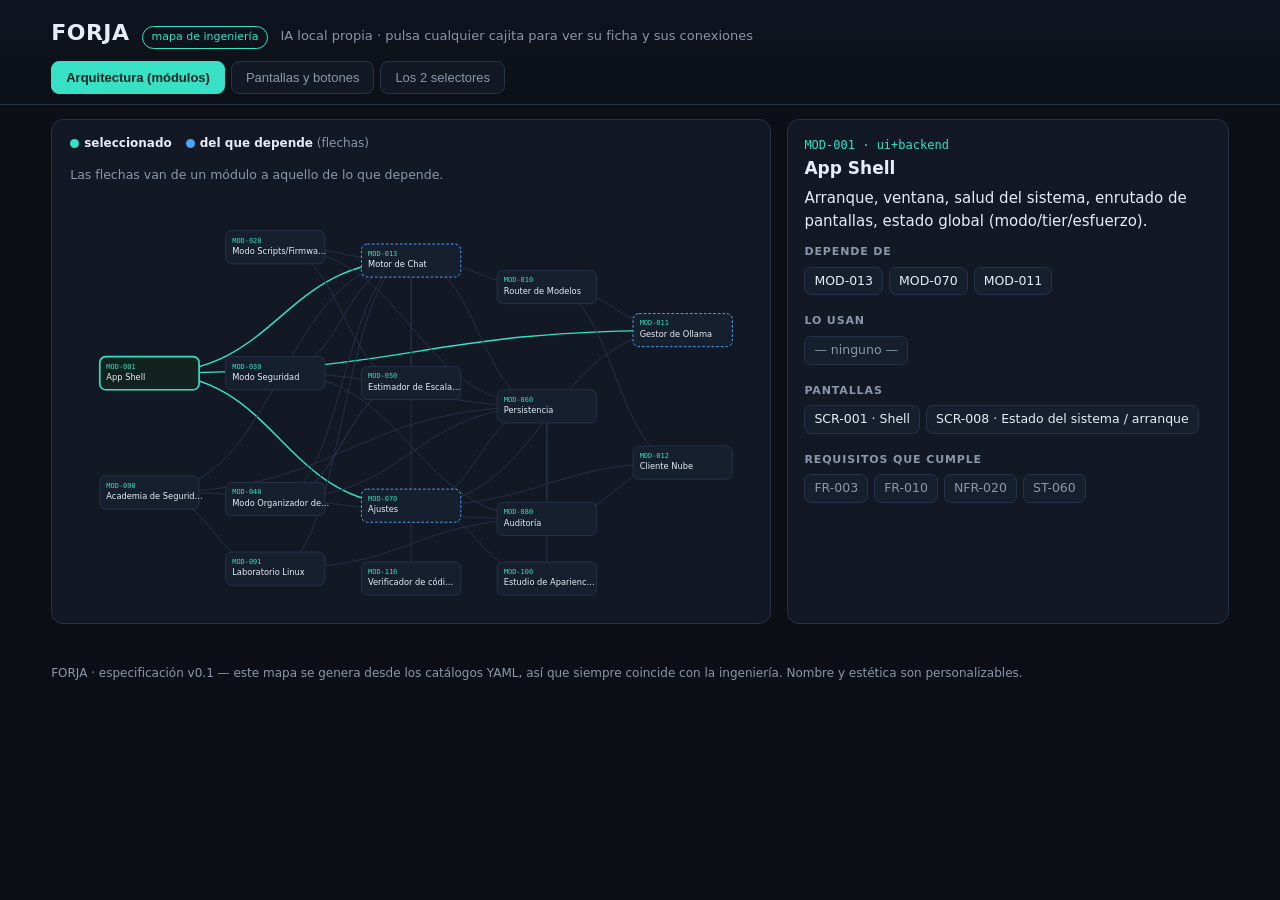
==== commit 1435f37b: "Rama 6b: verificador de código (MOD-110, doc 23) - BTN-101 «Comprobar» en los bloques de Scripts → P" ====
--- a/docs/spec/mapa.html
+++ b/docs/spec/mapa.html
@@ -178,8 +178,8 @@
 
 <script>
 {
-const DATA = {"app": {"nombre": "FORJA", "idioma": "es", "selectores": {"superior": {"tipo": "modo", "siempre_visible": true, "opciones": ["scripts", "seguridad", "tareas"]}, "inferior": {"tipo": "modelo_y_esfuerzo", "siempre_visible": true, "tier": ["pequeno", "grande", "nube"], "esfuerzo": ["bajo", "medio", "extra"]}}}, "modulos": [{"id": "MOD-001", "nombre": "App Shell", "capa": "ui+backend", "responsabilidad": "Arranque, ventana, salud del sistema, enrutado de pantallas, estado global (modo/tier/esfuerzo).", "depende_de": ["MOD-013", "MOD-070", "MOD-011"], "pantallas": ["SCR-001", "SCR-008"], "requisitos": ["FR-003", "FR-010", "NFR-020", "ST-060"]}, {"id": "MOD-010", "nombre": "Router de Modelos", "capa": "backend", "responsabilidad": "Traduce (modo, tier, esfuerzo, tamaño) a modelo+parámetros (tabla determinista).", "depende_de": ["MOD-011", "MOD-012"], "requisitos": ["FR-001", "FR-002", "FR-004", "ADR-0004"]}, {"id": "MOD-011", "nombre": "Gestor de Ollama", "capa": "backend", "responsabilidad": "Comprobar salud, listar/descargar modelos, cargar/descargar (uno a la vez), keep_alive.", "depende_de": [], "pantallas": ["SCR-008"], "requisitos": ["FR-005", "NFR-002", "NFR-020", "ST-020"]}, {"id": "MOD-012", "nombre": "Cliente Nube", "capa": "backend", "responsabilidad": "Tier Nube = tu suscripción de Claude vía Claude Code headless (ADR-0006). SOLO si está activada; re-emite por SSE; registra el envío.", "depende_de": ["MOD-080"], "requisitos": ["FR-006", "FR-051", "NFR-010", "ST-050"]}, {"id": "MOD-013", "nombre": "Motor de Chat", "capa": "backend", "responsabilidad": "Bucle de conversación, streaming SSE, tool-calling con confirmación. Emite telemetría en vivo (tiempo, tokens, tok/s, ETA, fase pensando/respondiendo) estilo Claude Code (doc 22).", "depende_de": ["MOD-010", "MOD-050", "MOD-060"], "requisitos": ["NFR-001", "ST-010", "ST-040", "FR-077", "FR-078", "FR-079"]}, {"id": "MOD-020", "nombre": "Modo Scripts/Firmware", "capa": "backend+ui", "responsabilidad": "Perfil de código, herramientas (guardar archivo), proyectos, plantillas.", "depende_de": ["MOD-013", "MOD-050", "MOD-060"], "pantallas": ["SCR-010", "SCR-011"], "requisitos": ["FR-020", "FR-021", "FR-022", "FR-023", "FR-024"]}, {"id": "MOD-030", "nombre": "Modo Seguridad", "capa": "backend+ui", "responsabilidad": "Gate de alcance/autorización, análisis de recon aportado, hallazgos, informes. Guardarraíles como código.", "depende_de": ["MOD-013", "MOD-060", "MOD-080"], "pantallas": ["SCR-020", "SCR-021", "SCR-022", "SCR-023"], "requisitos": ["FR-030", "FR-031", "FR-032", "FR-033", "FR-034", "NFR-030", "ST-030", "ADR-0005"]}, {"id": "MOD-040", "nombre": "Modo Organizador de Tareas", "capa": "backend+ui", "responsabilidad": "Captura de tareas, planificación con IA, plan por días editable y persistente.", "depende_de": ["MOD-013", "MOD-060", "MOD-050"], "pantallas": ["SCR-030", "SCR-031"], "requisitos": ["FR-040", "FR-041", "FR-042", "FR-043", "FR-044"]}, {"id": "MOD-050", "nombre": "Estimador de Escalado", "capa": "backend", "responsabilidad": "Calcular tamaño/complejidad de tarea y veredicto local/justo/nube; plan de troceo.", "depende_de": ["MOD-040"], "pantallas": ["SCR-006"], "requisitos": ["FR-050", "FR-051", "FR-052", "ST-050"]}, {"id": "MOD-060", "nombre": "Persistencia", "capa": "backend", "responsabilidad": "Acceso a SQLite, migraciones, copias de seguridad del .db.", "depende_de": [], "requisitos": ["FR-060", "ADR-0003"]}, {"id": "MOD-070", "nombre": "Ajustes", "capa": "backend+ui", "responsabilidad": "Config, activación de Nube (keyring), tema, rutas, umbrales del estimador, registro de modelos.", "depende_de": ["MOD-060", "MOD-011", "MOD-012"], "pantallas": ["SCR-007"], "requisitos": ["FR-061", "NFR-010"]}, {"id": "MOD-090", "nombre": "Academia de Seguridad", "capa": "backend+ui", "responsabilidad": "Tutor estilo HTB/TryHackMe (ingeniería inversa, doc 18). Enfoque ofensivo/defensivo, currículo Ruta→Módulo→Lección, pistas progresivas, XP/rangos y catálogo de herramientas. Práctica solo en laboratorios autorizados.", "depende_de": ["MOD-013", "MOD-060", "MOD-080"], "pantallas": ["SCR-024", "SCR-025", "SCR-026"], "requisitos": ["FR-035", "FR-036", "FR-037", "FR-038", "FR-039", "NFR-030", "ADR-0005"]}, {"id": "MOD-091", "nombre": "Laboratorio Linux", "capa": "backend+ui", "responsabilidad": "Abrir un Linux con el contexto del lab (doc 19) + Copiloto de Laboratorio (asistente en vivo que da el siguiente paso, resuelve dudas y explica comandos/salidas, usando la experticia en código/firmware). Autodetecta y recomienda backend (WSL2 / attack box / VirtualBox opcional); instalación con confirmación. Solo tras declarar laboratorio autorizado.", "depende_de": ["MOD-090", "MOD-013", "MOD-080"], "pantallas": ["SCR-027"], "requisitos": ["FR-070", "FR-071", "FR-072", "FR-075", "FR-076", "NFR-030", "ST-040"]}, {"id": "MOD-100", "nombre": "Estudio de Apariencia", "capa": "backend+ui", "responsabilidad": "Módulo final para la cara de la app (doc 20) - presets, color/acento con contraste, tipografía, densidad, fondo/imagen, vista previa en vivo. Persiste en ui.*.", "depende_de": ["MOD-070", "MOD-060"], "pantallas": ["SCR-040"], "requisitos": ["FR-073"]}, {"id": "MOD-080", "nombre": "Auditoría", "capa": "backend", "responsabilidad": "Registrar acciones sensibles (alcance, escalados, confirmaciones, descargas, export).", "depende_de": ["MOD-060"], "requisitos": ["FR-063", "NFR-030"]}], "pantallas": [{"id": "SCR-001", "nombre": "Shell", "modulo": "MOD-001", "descripcion": "Layout maestro con selector de modo (arriba) y de modelo/esfuerzo (abajo) + compositor.", "contiene_botones": ["BTN-010", "BTN-011", "BTN-012", "BTN-020", "BTN-021", "BTN-022", "BTN-023", "BTN-024", "BTN-025", "BTN-100"], "transiciones": ["pestaña scripts -> SCR-010", "pestaña seguridad -> (si no autorizado) SCR-020 | (si autorizado) SCR-021", "pestaña tareas -> SCR-030"]}, {"id": "SCR-002", "nombre": "Panel de modelo/esfuerzo", "modulo": "MOD-010", "descripcion": "El selector inferior; refleja tier/esfuerzo y si Nube está disponible.", "contiene_botones": ["BTN-020", "BTN-021", "BTN-022", "BTN-023", "BTN-024", "BTN-025"]}, {"id": "SCR-006", "nombre": "Aviso de escalado a Nube", "modulo": "MOD-050", "descripcion": "Explica motivo, qué se enviaría y deja decidir al usuario.", "contiene_botones": ["BTN-026", "BTN-027", "BTN-028", "BTN-029"]}, {"id": "SCR-007", "nombre": "Ajustes", "modulo": "MOD-070", "descripcion": "Modelos, Nube, apariencia, rutas, umbrales.", "contiene_botones": ["BTN-061", "BTN-062", "BTN-063", "BTN-064"]}, {"id": "SCR-008", "nombre": "Estado del sistema / arranque", "modulo": "MOD-011", "descripcion": "Diagnóstico cuando Ollama está caído o falta un modelo.", "contiene_botones": ["BTN-070", "BTN-071", "BTN-072"]}, {"id": "SCR-010", "nombre": "Chat Scripts/Firmware", "modulo": "MOD-020", "descripcion": "Chat con streaming, bloques de código, plantillas.", "contiene_botones": ["BTN-030", "BTN-031", "BTN-032", "BTN-033", "BTN-060"]}, {"id": "SCR-011", "nombre": "Proyectos", "modulo": "MOD-020", "descripcion": "Proyectos locales (carpeta) y asociación de hilos.", "contiene_botones": ["BTN-034", "BTN-035", "BTN-036"]}, {"id": "SCR-020", "nombre": "Alcance y autorización (GATE)", "modulo": "MOD-030", "descripcion": "Declarar alcance y confirmar autorización. Bloquea el modo hasta completarse.", "contiene_botones": ["BTN-037", "BTN-038", "BTN-039"]}, {"id": "SCR-021", "nombre": "Análisis de reconocimiento", "modulo": "MOD-030", "descripcion": "Pegar/importar recon aportado por el usuario y analizarlo (crea findings).", "contiene_botones": ["BTN-041", "BTN-042"]}, {"id": "SCR-022", "nombre": "Redactor de informe", "modulo": "MOD-030", "descripcion": "Unir enfoques/evidencias validados por el usuario en un informe exportable.", "contiene_botones": ["BTN-040", "BTN-045"]}, {"id": "SCR-023", "nombre": "Hallazgos", "modulo": "MOD-030", "descripcion": "Lista de findings con estado; marcar validado, añadir manual.", "contiene_botones": ["BTN-043", "BTN-044"]}, {"id": "SCR-024", "nombre": "Academia — enfoque y rutas", "modulo": "MOD-090", "descripcion": "Elegir enfoque (Ofensivo/Defensivo), explorar rutas por habilidad o por rol, declarar entorno de laboratorio autorizado y enrolarse.", "contiene_botones": ["BTN-080", "BTN-081", "BTN-082", "BTN-087"]}, {"id": "SCR-025", "nombre": "Lección / sala guiada", "modulo": "MOD-090", "descripcion": "Teoría breve + ejercicio en laboratorio + pregunta verificada + pistas progresivas; marcar sección completada.", "contiene_botones": ["BTN-083", "BTN-084", "BTN-085", "BTN-086", "BTN-089"]}, {"id": "SCR-026", "nombre": "Progreso y árbol de herramientas", "modulo": "MOD-090", "descripcion": "XP, rango, racha, rutas completadas y el árbol de herramientas/habilidades que enseña cada ruta.", "contiene_botones": ["BTN-088"]}, {"id": "SCR-027", "nombre": "Laboratorio Linux", "modulo": "MOD-091", "descripcion": "Elegir el backend ACTIVO (WSL2 y attack box de serie; VirtualBox opcional), configurarlo/instalarlo con confirmación, y abrir el Linux con el contexto del ejercicio. Incluye el panel del Copiloto de Laboratorio (siguiente paso, explicar, dudas). El backend se puede cambiar aquí y por laboratorio.", "contiene_botones": ["BTN-089", "BTN-090", "BTN-091", "BTN-092", "BTN-093", "BTN-094"]}, {"id": "SCR-040", "nombre": "Estudio de Apariencia", "modulo": "MOD-100", "descripcion": "Módulo final: presets de tema, color/acento, tipografía, densidad, fondo/imagen y vista previa en vivo sobre una maqueta con los dos selectores.", "contiene_botones": ["BTN-095", "BTN-096", "BTN-097", "BTN-098", "BTN-099"]}, {"id": "SCR-030", "nombre": "Captura de tareas", "modulo": "MOD-040", "descripcion": "Escribir tareas en texto libre y organizarlas.", "contiene_botones": ["BTN-050", "BTN-055", "BTN-057"]}, {"id": "SCR-031", "nombre": "Plan por días", "modulo": "MOD-040", "descripcion": "Hoy/Mañana/Pasado/Más adelante/Sin asignar; editable y persistente.", "contiene_botones": ["BTN-051", "BTN-052", "BTN-053", "BTN-054", "BTN-056", "BTN-058", "BTN-059"]}, {"id": "SCR-032", "nombre": "Mapa de ideas", "modulo": "MOD-040", "descripcion": "(Fase 2/opcional) Lienzo para capturar ideas como nodos, enlazarlas y convertirlas en tareas. Degrada a lista anidada en hardware limitado.", "contiene_botones": ["BTN-065", "BTN-066"]}], "botones": [{"id": "BTN-010", "pantalla": "SCR-001", "etiqueta": "Scripts/Firmware", "accion": "Activar modo scripts (cambia área de trabajo e hilo).", "endpoint": null, "requisitos": ["FR-010", "FR-012"], "prueba": "TST-020"}, {"id": "BTN-011", "pantalla": "SCR-001", "etiqueta": "Seguridad", "accion": "Activar modo seguridad; si no hay engagement autorizado, redirige al GATE (SCR-020).", "estado_antes": "ST-030=bloqueado|autorizado", "endpoint": null, "requisitos": ["FR-010", "FR-030", "ST-030"], "prueba": "TST-030"}, {"id": "BTN-012", "pantalla": "SCR-001", "etiqueta": "Tareas", "accion": "Activar modo organizador de tareas.", "endpoint": null, "requisitos": ["FR-010"], "prueba": "TST-040"}, {"id": "BTN-020", "pantalla": "SCR-001", "etiqueta": "Pequeño", "accion": "Fijar tier=pequeno. Puede recargar modelo (ST-020).", "endpoint": "POST /modelos/cargar (indirecto vía router)", "requisitos": ["FR-001", "FR-005"], "prueba": "TST-003"}, {"id": "BTN-021", "pantalla": "SCR-001", "etiqueta": "Grande", "accion": "Fijar tier=grande. Recarga a modelo grande; aviso 'cambiando de modelo'.", "endpoint": "idem", "requisitos": ["FR-001", "FR-005"], "prueba": "TST-003"}, {"id": "BTN-022", "pantalla": "SCR-001", "etiqueta": "Nube", "accion": "Fijar tier=nube. Deshabilitado si Nube no activada (tooltip -> Ajustes).", "estado_antes": "settings.nube.activada", "endpoint": null, "requisitos": ["FR-006"], "prueba": "TST-011"}, {"id": "BTN-023", "pantalla": "SCR-001", "etiqueta": "bajo", "accion": "esfuerzo=bajo (thinking off / respuesta directa).", "requisitos": ["FR-002"], "prueba": "TST-006"}, {"id": "BTN-024", "pantalla": "SCR-001", "etiqueta": "medio", "accion": "esfuerzo=medio (thinking medium / razonar breve).", "requisitos": ["FR-002"], "prueba": "TST-006"}, {"id": "BTN-025", "pantalla": "SCR-001", "etiqueta": "extra", "accion": "esfuerzo=extra (thinking high / razonar a fondo).", "requisitos": ["FR-002", "FR-044"], "prueba": "TST-006"}, {"id": "BTN-026", "pantalla": "SCR-006", "etiqueta": "Subir a Grande", "accion": "Cambiar tier a grande y reintentar (veredicto JUSTO).", "requisitos": ["FR-050"], "prueba": "TST-010"}, {"id": "BTN-027", "pantalla": "SCR-006", "etiqueta": "Trocear", "accion": "Generar plan de troceo y mandarlo al Organizador de Tareas (origen=troceo).", "endpoint": "POST /estimar -> plan_troceo", "requisitos": ["FR-052"], "prueba": "TST-044"}, {"id": "BTN-028", "pantalla": "SCR-006", "etiqueta": "Escalar a Nube", "accion": "Reenviar la petición por MOD-012; registrar en auditoría qué se envía.", "estado_antes": "ST-050=sugerido", "estado_despues": "ST-050=aceptado_nube", "endpoint": "POST /chat (tier=nube)", "requisitos": ["FR-051", "NFR-010"], "prueba": "TST-012"}, {"id": "BTN-029", "pantalla": "SCR-006", "etiqueta": "Hacerlo en local (troceado)", "accion": "Rechazar nube; quedarse en local con troceo.", "estado_despues": "ST-050=local_troceado", "requisitos": ["FR-052"], "prueba": "TST-011"}, {"id": "BTN-030", "pantalla": "SCR-010", "etiqueta": "Copiar", "accion": "Copiar el bloque de código al portapapeles.", "requisitos": ["FR-021"], "prueba": "TST-020"}, {"id": "BTN-031", "pantalla": "SCR-010", "etiqueta": "Guardar a archivo", "accion": "Guardar bloque en carpeta del proyecto. Requiere confirmación (ST-040); no escribe fuera.", "estado_antes": "ST-040=propuesta", "endpoint": "POST /proyectos/{id}/guardar-archivo", "requisitos": ["FR-021"], "prueba": "TST-021"}, {"id": "BTN-032", "pantalla": "SCR-010", "etiqueta": "Plantillas", "accion": "Insertar andamiaje (Python/Bash/PowerShell/Firmware base) en el compositor.", "requisitos": ["FR-023"], "prueba": "TST-022"}, {"id": "BTN-033", "pantalla": "SCR-010", "etiqueta": "Nuevo hilo", "accion": "Crear conversación nueva en modo scripts.", "endpoint": "POST /conversaciones", "requisitos": ["FR-012"], "prueba": "TST-060"}, {"id": "BTN-034", "pantalla": "SCR-011", "etiqueta": "Nuevo proyecto", "accion": "Crear proyecto (nombre + carpeta local).", "endpoint": "POST /proyectos", "requisitos": ["FR-022"], "prueba": "TST-021"}, {"id": "BTN-035", "pantalla": "SCR-011", "etiqueta": "Abrir carpeta", "accion": "Abrir el explorador del SO en la carpeta del proyecto.", "requisitos": ["FR-022"], "prueba": "TST-021"}, {"id": "BTN-036", "pantalla": "SCR-011", "etiqueta": "Asociar hilo a proyecto", "accion": "Vincular la conversación actual a un proyecto.", "endpoint": "PATCH /conversaciones/{id}", "requisitos": ["FR-022"], "prueba": "TST-060"}, {"id": "BTN-037", "pantalla": "SCR-020", "etiqueta": "Nuevo engagement", "accion": "Crear engagement con alcance (dominios/activos).", "estado_antes": "ST-030=bloqueado", "estado_despues": "ST-030=declarando_alcance", "endpoint": "POST /engagements", "requisitos": ["FR-030"], "prueba": "TST-030"}, {"id": "BTN-038", "pantalla": "SCR-020", "etiqueta": "Confirmar autorización", "accion": "Declarar que se tiene autorización para probar esos activos (checkbox obligatorio).", "estado_antes": "ST-030=autorizacion_pendiente", "estado_despues": "ST-030=autorizado", "endpoint": "PATCH /engagements/{id}", "requisitos": ["FR-030", "NFR-030"], "prueba": "TST-030"}, {"id": "BTN-039", "pantalla": "SCR-020", "etiqueta": "Entrar al engagement", "accion": "Desbloquear SCR-021/022/023. Registrar en auditoría.", "estado_antes": "ST-030=autorizado", "estado_despues": "ST-030=operando", "endpoint": null, "requisitos": ["FR-030", "FR-063"], "prueba": "TST-030"}, {"id": "BTN-041", "pantalla": "SCR-021", "etiqueta": "Importar archivo", "accion": "Cargar datos de reconocimiento que el usuario obtuvo con sus herramientas.", "requisitos": ["FR-031"], "prueba": "TST-031"}, {"id": "BTN-042", "pantalla": "SCR-021", "etiqueta": "Analizar", "accion": "Analizar el recon aportado; crear findings en estado 'idea' con 'dónde enfocar'. No ejecuta acciones.", "endpoint": "POST /engagements/{id}/analizar", "requisitos": ["FR-031", "FR-032"], "prueba": "TST-031"}, {"id": "BTN-040", "pantalla": "SCR-022", "etiqueta": "Generar informe", "accion": "Unir dos enfoques/evidencias validados por el usuario en un informe presentable.", "endpoint": "POST /findings/{id}/informe", "requisitos": ["FR-033"], "prueba": "TST-034"}, {"id": "BTN-045", "pantalla": "SCR-022", "etiqueta": "Exportar informe", "accion": "Exportar el informe a Markdown/archivo para enviarlo al programa.", "endpoint": "POST /export", "requisitos": ["FR-062"], "prueba": "TST-062"}, {"id": "BTN-043", "pantalla": "SCR-023", "etiqueta": "Marcar validado por mí", "accion": "Cambiar finding a 'validado_por_usuario' y adjuntar evidencia.", "endpoint": "POST /findings/{id}", "requisitos": ["FR-034"], "prueba": "TST-034"}, {"id": "BTN-044", "pantalla": "SCR-023", "etiqueta": "Añadir hallazgo manual", "accion": "Documentar un hallazgo detectado por el usuario.", "endpoint": "POST /findings/{id}", "requisitos": ["FR-034"], "prueba": "TST-034"}, {"id": "BTN-050", "pantalla": "SCR-030", "etiqueta": "Añadir", "accion": "Crear tareas desde el texto libre (origen=usuario).", "endpoint": "POST /tareas", "requisitos": ["FR-040"], "prueba": "TST-040"}, {"id": "BTN-055", "pantalla": "SCR-030", "etiqueta": "Organizar", "accion": "Pedir a la IA que reparta por días según el esfuerzo (medio/extra).", "endpoint": "POST /tareas/organizar", "requisitos": ["FR-041", "FR-044"], "prueba": "TST-041"}, {"id": "BTN-057", "pantalla": "SCR-030", "etiqueta": "Nueva lista", "accion": "Crear una lista de tareas (p. ej. 'Bug bounty', 'Personal').", "endpoint": "POST /listas", "requisitos": ["FR-040"], "prueba": "TST-040"}, {"id": "BTN-051", "pantalla": "SCR-031", "etiqueta": "Mover de día", "accion": "Cambiar dia_asignado de una tarea.", "endpoint": "PATCH /tareas/{id}", "requisitos": ["FR-042"], "prueba": "TST-042"}, {"id": "BTN-052", "pantalla": "SCR-031", "etiqueta": "Reordenar", "accion": "Cambiar el orden dentro del día.", "endpoint": "PATCH /tareas/{id}", "requisitos": ["FR-042"], "prueba": "TST-042"}, {"id": "BTN-053", "pantalla": "SCR-031", "etiqueta": "Marcar hecha", "accion": "Cambiar estado a hecha.", "endpoint": "PATCH /tareas/{id}", "requisitos": ["FR-042"], "prueba": "TST-042"}, {"id": "BTN-054", "pantalla": "SCR-031", "etiqueta": "Editar tarea", "accion": "Editar texto/prioridad/estimación.", "endpoint": "PATCH /tareas/{id}", "requisitos": ["FR-042"], "prueba": "TST-042"}, {"id": "BTN-056", "pantalla": "SCR-031", "etiqueta": "Reorganizar", "accion": "Recomponer el plan con IA respetando lo marcado/movido por el usuario.", "endpoint": "POST /tareas/organizar", "requisitos": ["FR-041"], "prueba": "TST-041"}, {"id": "BTN-058", "pantalla": "SCR-031", "etiqueta": "Fijar tarea", "accion": "Marcar tarea como fijada (fijada=1): Reorganizar no la moverá. (copia: Motion/Sunsama)", "endpoint": "PATCH /tareas/{id}", "requisitos": ["FR-046"], "prueba": "TST-046"}, {"id": "BTN-059", "pantalla": "SCR-031", "etiqueta": "Anidar / subtarea", "accion": "Convertir en subtarea de otra (parent_id) o crear subtarea; se muestra indentada. (copia: Logseq)", "endpoint": "PATCH /tareas/{id}", "requisitos": ["FR-048"], "prueba": "TST-048"}, {"id": "BTN-065", "pantalla": "SCR-032", "etiqueta": "Convertir idea en tarea", "accion": "Convierte una idea (o una rama) del mapa en tarea(s) del plan (origen=idea). (copia: Xmind)", "endpoint": "POST /tareas", "requisitos": ["FR-049"], "prueba": "TST-049"}, {"id": "BTN-066", "pantalla": "SCR-032", "etiqueta": "Enlazar ideas", "accion": "Crear un enlace entre dos ideas del lienzo. (copia: Obsidian)", "endpoint": "POST /idea_links", "requisitos": ["FR-049"], "prueba": "TST-049"}, {"id": "BTN-080", "pantalla": "SCR-024", "etiqueta": "Enfoque Ofensivo", "accion": "Fijar enfoque=ofensivo (red team): filtra rutas/contenido hacia encontrar y explotar en laboratorio.", "endpoint": "PUT /ajustes (seguridad.enfoque)", "requisitos": ["FR-035"], "prueba": "TST-035"}, {"id": "BTN-081", "pantalla": "SCR-024", "etiqueta": "Enfoque Defensivo", "accion": "Fijar enfoque=defensivo (blue team): filtra rutas/contenido hacia detectar y responder.", "endpoint": "PUT /ajustes (seguridad.enfoque)", "requisitos": ["FR-035"], "prueba": "TST-035"}, {"id": "BTN-082", "pantalla": "SCR-024", "etiqueta": "Enrolar en ruta", "accion": "Inscribirse en una ruta (por habilidad o por rol); crea progreso inicial. (copia: HTB/THM)", "endpoint": "POST /academia/enrolar", "requisitos": ["FR-036"], "prueba": "TST-036"}, {"id": "BTN-087", "pantalla": "SCR-024", "etiqueta": "Declarar laboratorio autorizado", "accion": "Confirmar que la práctica será en un entorno legal (HTB/THM, app vulnerable local, CTF). GATE: sin esto, el tutor no guía ejercicios. Se audita.", "estado_antes": "ST-030=bloqueado(academia)", "estado_despues": "ST-030=autorizado(academia)", "endpoint": "POST /academia/laboratorio", "requisitos": ["FR-038", "NFR-030"], "prueba": "TST-038"}, {"id": "BTN-083", "pantalla": "SCR-025", "etiqueta": "Empezar lección", "accion": "Abrir la siguiente lección/sección de la ruta; el tutor presenta teoría + ejercicio.", "endpoint": "GET /academia/leccion/{id}", "requisitos": ["FR-037"], "prueba": "TST-036"}, {"id": "BTN-084", "pantalla": "SCR-025", "etiqueta": "Pedir pista", "accion": "Pista PROGRESIVA (empujón → dirección → más detalle); nunca un exploit listo. Incrementa pistas_usadas (afecta XP).", "endpoint": "POST /academia/pista", "requisitos": ["FR-037"], "prueba": "TST-037"}, {"id": "BTN-085", "pantalla": "SCR-025", "etiqueta": "Comprobar respuesta", "accion": "Validar lo que el usuario encontró en el laboratorio (flag/respuesta); da feedback didáctico.", "endpoint": "POST /academia/comprobar", "requisitos": ["FR-037"], "prueba": "TST-037"}, {"id": "BTN-086", "pantalla": "SCR-025", "etiqueta": "Marcar sección completada", "accion": "Marcar la sección como completada; otorga XP según dificultad y pistas usadas.", "endpoint": "POST /academia/progreso", "requisitos": ["FR-039"], "prueba": "TST-039"}, {"id": "BTN-088", "pantalla": "SCR-026", "etiqueta": "Ver árbol de herramientas", "accion": "Mostrar el catálogo de herramientas/habilidades (para qué sirve cada una y en qué lección aparece).", "endpoint": "GET /academia/herramientas", "requisitos": ["FR-039"], "prueba": "TST-039"}, {"id": "BTN-089", "pantalla": "SCR-025", "etiqueta": "Abrir Linux del laboratorio", "accion": "Abre la terminal Linux ya situada en la carpeta del ejercicio, con README_LAB.md (objetivo, pistas, notas). En attack box, abre la máquina hospedada y muestra el contexto al lado. Requiere laboratorio autorizado (BTN-087).", "estado_antes": "ST-030=autorizado(academia)", "endpoint": "POST /academia/lab/abrir", "requisitos": ["FR-070", "FR-038"], "prueba": "TST-070"}, {"id": "BTN-090", "pantalla": "SCR-027", "etiqueta": "Configurar laboratorio Linux", "accion": "Elegir backend (WSL2 recomendado / attack box / VirtualBox 'pesado'); si falta, mostrar comandos e instalar CON CONFIRMACIÓN (ST-040). Autodetecta y recomienda según hardware.", "estado_antes": "ST-040=propuesta", "endpoint": "POST /academia/lab/configurar", "requisitos": ["FR-071", "FR-072"], "prueba": "TST-071"}, {"id": "BTN-091", "pantalla": "SCR-027", "etiqueta": "Enviar contexto al Linux", "accion": "Escribe README_LAB.md con el contexto del laboratorio en la carpeta de trabajo del Linux.", "endpoint": "POST /academia/lab/contexto", "requisitos": ["FR-070"], "prueba": "TST-070"}, {"id": "BTN-092", "pantalla": "SCR-027", "etiqueta": "Cambiar backend activo", "accion": "Selector para cambiar el backend de laboratorio activo (WSL2 / attack box / VirtualBox). Cambia settings.lab.backend al instante; también se puede elegir por laboratorio al abrir.", "endpoint": "PUT /ajustes (lab.backend)", "requisitos": ["FR-071"], "prueba": "TST-071"}, {"id": "BTN-093", "pantalla": "SCR-027", "etiqueta": "Siguiente paso", "accion": "El copiloto propone el próximo paso según dónde estás y el contexto del lab (metodología, no exploit listo). Mantiene pistas progresivas.", "endpoint": "POST /academia/copiloto/siguiente", "requisitos": ["FR-075"], "prueba": "TST-075"}, {"id": "BTN-094", "pantalla": "SCR-027", "etiqueta": "Explícame esto", "accion": "Pegas un comando, concepto o la salida del terminal y el copiloto lo explica y sugiere el siguiente paso. No ejecuta nada por su cuenta.", "endpoint": "POST /academia/copiloto/explicar", "requisitos": ["FR-076"], "prueba": "TST-076"}, {"id": "BTN-095", "pantalla": "SCR-040", "etiqueta": "Preset de tema", "accion": "Aplicar un tema listo (oscuro/claro/alto contraste/otros) como punto de partida.", "endpoint": "PUT /ajustes (ui.tema)", "requisitos": ["FR-073"], "prueba": "TST-073"}, {"id": "BTN-096", "pantalla": "SCR-040", "etiqueta": "Color y acento", "accion": "Editar acento y colores base; valida contraste para legibilidad.", "endpoint": "PUT /ajustes (ui.acento)", "requisitos": ["FR-073"], "prueba": "TST-073"}, {"id": "BTN-097", "pantalla": "SCR-040", "etiqueta": "Tipografía y densidad", "accion": "Elegir fuente (sistema o concreta) y densidad (compacta/cómoda).", "endpoint": "PUT /ajustes (ui.fuente, ui.densidad)", "requisitos": ["FR-073"], "prueba": "TST-073"}, {"id": "BTN-098", "pantalla": "SCR-040", "etiqueta": "Fondo / imagen", "accion": "Fondo liso, degradado o imagen local con opacidad (sin restar legibilidad).", "endpoint": "PUT /ajustes (ui.fondo)", "requisitos": ["FR-073"], "prueba": "TST-073"}, {"id": "BTN-099", "pantalla": "SCR-040", "etiqueta": "Vista previa / aplicar", "accion": "Previsualiza en vivo sobre una maqueta con los dos selectores; al aplicar, persiste y la app repinta sin reiniciar.", "endpoint": "PUT /ajustes", "requisitos": ["FR-073"], "prueba": "TST-073"}, {"id": "BTN-061", "pantalla": "SCR-007", "etiqueta": "Gestionar modelos", "accion": "Ver/descargar modelos del registro (DB-007).", "endpoint": "GET /modelos ; POST /modelos/descargar", "requisitos": ["FR-061"], "prueba": "TST-004"}, {"id": "BTN-062", "pantalla": "SCR-007", "etiqueta": "Activar Nube", "accion": "Activar tier Nube y guardar clave en keyring (no en BBDD en claro).", "endpoint": "PUT /ajustes", "requisitos": ["FR-006", "NFR-010"], "prueba": "TST-061"}, {"id": "BTN-063", "pantalla": "SCR-007", "etiqueta": "Apariencia", "accion": "Tema claro/oscuro, acento, densidad (ui.*).", "endpoint": "PUT /ajustes", "requisitos": ["FR-061"], "prueba": "TST-060"}, {"id": "BTN-064", "pantalla": "SCR-007", "etiqueta": "Umbrales del estimador", "accion": "Calibrar umbrales de complejidad/contexto para el escalado.", "endpoint": "PUT /ajustes", "requisitos": ["FR-050"], "prueba": "TST-010"}, {"id": "BTN-070", "pantalla": "SCR-008", "etiqueta": "Arrancar Ollama", "accion": "Guiar/lanzar Ollama si está caído.", "endpoint": "GET /salud", "requisitos": ["NFR-020"], "prueba": "TST-005"}, {"id": "BTN-071", "pantalla": "SCR-008", "etiqueta": "Descargar modelo faltante", "accion": "Descargar el modelo que falta (con aviso de tamaño).", "endpoint": "POST /modelos/descargar", "requisitos": ["NFR-020"], "prueba": "TST-004"}, {"id": "BTN-072", "pantalla": "SCR-008", "etiqueta": "Reintentar", "accion": "Recomprobar salud y, si ok, entrar al shell.", "endpoint": "GET /salud", "requisitos": ["NFR-020", "ST-060"], "prueba": "TST-001"}, {"id": "BTN-100", "pantalla": "SCR-001", "etiqueta": "Ver/plegar razonamiento", "accion": "Muestra u oculta el bloque de 'thinking'. Junto al botón corre la línea de telemetría (tiempo, tokens, tok/s, ETA, fase). No es un botón de acción destructiva.", "endpoint": null, "requisitos": ["FR-079", "FR-077"], "prueba": "TST-079"}, {"id": "BTN-060", "pantalla": "SCR-010", "etiqueta": "Exportar conversación", "accion": "Exportar la conversación actual a Markdown/archivo.", "endpoint": "POST /export", "requisitos": ["FR-062"], "prueba": "TST-062"}]};
-const POS = {"MOD-001": [60, 250], "MOD-020": [250, 60], "MOD-030": [250, 250], "MOD-040": [250, 440], "MOD-013": [455, 80], "MOD-050": [455, 265], "MOD-070": [455, 450], "MOD-010": [660, 120], "MOD-060": [660, 300], "MOD-080": [660, 470], "MOD-011": [865, 185], "MOD-012": [865, 385], "MOD-090": [60, 430], "MOD-091": [250, 545], "MOD-100": [660, 560]};
+const DATA = {"app": {"nombre": "FORJA", "idioma": "es", "selectores": {"superior": {"tipo": "modo", "siempre_visible": true, "opciones": ["scripts", "seguridad", "tareas"]}, "inferior": {"tipo": "modelo_y_esfuerzo", "siempre_visible": true, "tier": ["pequeno", "grande", "nube"], "esfuerzo": ["bajo", "medio", "extra"]}}}, "modulos": [{"id": "MOD-001", "nombre": "App Shell", "capa": "ui+backend", "responsabilidad": "Arranque, ventana, salud del sistema, enrutado de pantallas, estado global (modo/tier/esfuerzo).", "depende_de": ["MOD-013", "MOD-070", "MOD-011"], "pantallas": ["SCR-001", "SCR-008"], "requisitos": ["FR-003", "FR-010", "NFR-020", "ST-060"]}, {"id": "MOD-010", "nombre": "Router de Modelos", "capa": "backend", "responsabilidad": "Traduce (modo, tier, esfuerzo, tamaño) a modelo+parámetros (tabla determinista).", "depende_de": ["MOD-011", "MOD-012"], "requisitos": ["FR-001", "FR-002", "FR-004", "ADR-0004"]}, {"id": "MOD-011", "nombre": "Gestor de Ollama", "capa": "backend", "responsabilidad": "Comprobar salud, listar/descargar modelos, cargar/descargar (uno a la vez), keep_alive.", "depende_de": [], "pantallas": ["SCR-008"], "requisitos": ["FR-005", "NFR-002", "NFR-020", "ST-020"]}, {"id": "MOD-012", "nombre": "Cliente Nube", "capa": "backend", "responsabilidad": "Tier Nube = tu suscripción de Claude vía Claude Code headless (ADR-0006). SOLO si está activada; re-emite por SSE; registra el envío.", "depende_de": ["MOD-080"], "requisitos": ["FR-006", "FR-051", "NFR-010", "ST-050"]}, {"id": "MOD-013", "nombre": "Motor de Chat", "capa": "backend", "responsabilidad": "Bucle de conversación, streaming SSE, tool-calling con confirmación. Emite telemetría en vivo (tiempo, tokens, tok/s, ETA, fase pensando/respondiendo) estilo Claude Code (doc 22).", "depende_de": ["MOD-010", "MOD-050", "MOD-060"], "requisitos": ["NFR-001", "ST-010", "ST-040", "FR-077", "FR-078", "FR-079"]}, {"id": "MOD-020", "nombre": "Modo Scripts/Firmware", "capa": "backend+ui", "responsabilidad": "Perfil de código, herramientas (guardar archivo), proyectos, plantillas.", "depende_de": ["MOD-013", "MOD-050", "MOD-060"], "pantallas": ["SCR-010", "SCR-011"], "requisitos": ["FR-020", "FR-021", "FR-022", "FR-023", "FR-024"]}, {"id": "MOD-030", "nombre": "Modo Seguridad", "capa": "backend+ui", "responsabilidad": "Gate de alcance/autorización, análisis de recon aportado, hallazgos, informes. Guardarraíles como código.", "depende_de": ["MOD-013", "MOD-060", "MOD-080"], "pantallas": ["SCR-020", "SCR-021", "SCR-022", "SCR-023"], "requisitos": ["FR-030", "FR-031", "FR-032", "FR-033", "FR-034", "NFR-030", "ST-030", "ADR-0005"]}, {"id": "MOD-040", "nombre": "Modo Organizador de Tareas", "capa": "backend+ui", "responsabilidad": "Captura de tareas, planificación con IA, plan por días editable y persistente.", "depende_de": ["MOD-013", "MOD-060", "MOD-050"], "pantallas": ["SCR-030", "SCR-031"], "requisitos": ["FR-040", "FR-041", "FR-042", "FR-043", "FR-044"]}, {"id": "MOD-050", "nombre": "Estimador de Escalado", "capa": "backend", "responsabilidad": "Calcular tamaño/complejidad de tarea y veredicto local/justo/nube; plan de troceo.", "depende_de": ["MOD-040"], "pantallas": ["SCR-006"], "requisitos": ["FR-050", "FR-051", "FR-052", "ST-050"]}, {"id": "MOD-060", "nombre": "Persistencia", "capa": "backend", "responsabilidad": "Acceso a SQLite, migraciones, copias de seguridad del .db.", "depende_de": [], "requisitos": ["FR-060", "ADR-0003"]}, {"id": "MOD-070", "nombre": "Ajustes", "capa": "backend+ui", "responsabilidad": "Config, activación de Nube (keyring), tema, rutas, umbrales del estimador, registro de modelos.", "depende_de": ["MOD-060", "MOD-011", "MOD-012"], "pantallas": ["SCR-007"], "requisitos": ["FR-061", "NFR-010"]}, {"id": "MOD-090", "nombre": "Academia de Seguridad", "capa": "backend+ui", "responsabilidad": "Tutor estilo HTB/TryHackMe (ingeniería inversa, doc 18). Enfoque ofensivo/defensivo, currículo Ruta→Módulo→Lección, pistas progresivas, XP/rangos y catálogo de herramientas. Práctica solo en laboratorios autorizados.", "depende_de": ["MOD-013", "MOD-060", "MOD-080"], "pantallas": ["SCR-024", "SCR-025", "SCR-026"], "requisitos": ["FR-035", "FR-036", "FR-037", "FR-038", "FR-039", "NFR-030", "ADR-0005"]}, {"id": "MOD-091", "nombre": "Laboratorio Linux", "capa": "backend+ui", "responsabilidad": "Abrir un Linux con el contexto del lab (doc 19) + Copiloto de Laboratorio (asistente en vivo que da el siguiente paso, resuelve dudas y explica comandos/salidas, usando la experticia en código/firmware). Autodetecta y recomienda backend (WSL2 / attack box / VirtualBox opcional); instalación con confirmación. Solo tras declarar laboratorio autorizado.", "depende_de": ["MOD-090", "MOD-013", "MOD-080"], "pantallas": ["SCR-027"], "requisitos": ["FR-070", "FR-071", "FR-072", "FR-075", "FR-076", "NFR-030", "ST-040"]}, {"id": "MOD-110", "nombre": "Verificador de código", "capa": "backend+ui", "responsabilidad": "Comprueba el código generado con linters/compiladores reales (doc 23), SOLO análisis estático, nunca ejecuta el código. Python/PowerShell siempre; Bash (WSL/Git-Bash) y JS (Node) si están. Opción 'Corregir con la IA' vía MOD-013.", "depende_de": ["MOD-013"], "pantallas": ["SCR-010"], "requisitos": ["FR-080", "FR-081", "ST-040"]}, {"id": "MOD-100", "nombre": "Estudio de Apariencia", "capa": "backend+ui", "responsabilidad": "Módulo final para la cara de la app (doc 20) - presets, color/acento con contraste, tipografía, densidad, fondo/imagen, vista previa en vivo. Persiste en ui.*.", "depende_de": ["MOD-070", "MOD-060"], "pantallas": ["SCR-040"], "requisitos": ["FR-073"]}, {"id": "MOD-080", "nombre": "Auditoría", "capa": "backend", "responsabilidad": "Registrar acciones sensibles (alcance, escalados, confirmaciones, descargas, export).", "depende_de": ["MOD-060"], "requisitos": ["FR-063", "NFR-030"]}], "pantallas": [{"id": "SCR-001", "nombre": "Shell", "modulo": "MOD-001", "descripcion": "Layout maestro con selector de modo (arriba) y de modelo/esfuerzo (abajo) + compositor.", "contiene_botones": ["BTN-010", "BTN-011", "BTN-012", "BTN-020", "BTN-021", "BTN-022", "BTN-023", "BTN-024", "BTN-025", "BTN-100"], "transiciones": ["pestaña scripts -> SCR-010", "pestaña seguridad -> (si no autorizado) SCR-020 | (si autorizado) SCR-021", "pestaña tareas -> SCR-030"]}, {"id": "SCR-002", "nombre": "Panel de modelo/esfuerzo", "modulo": "MOD-010", "descripcion": "El selector inferior; refleja tier/esfuerzo y si Nube está disponible.", "contiene_botones": ["BTN-020", "BTN-021", "BTN-022", "BTN-023", "BTN-024", "BTN-025"]}, {"id": "SCR-006", "nombre": "Aviso de escalado a Nube", "modulo": "MOD-050", "descripcion": "Explica motivo, qué se enviaría y deja decidir al usuario.", "contiene_botones": ["BTN-026", "BTN-027", "BTN-028", "BTN-029"]}, {"id": "SCR-007", "nombre": "Ajustes", "modulo": "MOD-070", "descripcion": "Modelos, Nube, apariencia, rutas, umbrales.", "contiene_botones": ["BTN-061", "BTN-062", "BTN-063", "BTN-064"]}, {"id": "SCR-008", "nombre": "Estado del sistema / arranque", "modulo": "MOD-011", "descripcion": "Diagnóstico cuando Ollama está caído o falta un modelo.", "contiene_botones": ["BTN-070", "BTN-071", "BTN-072"]}, {"id": "SCR-010", "nombre": "Chat Scripts/Firmware", "modulo": "MOD-020", "descripcion": "Chat con streaming, bloques de código, plantillas.", "contiene_botones": ["BTN-030", "BTN-031", "BTN-032", "BTN-033", "BTN-060", "BTN-101", "BTN-102"]}, {"id": "SCR-011", "nombre": "Proyectos", "modulo": "MOD-020", "descripcion": "Proyectos locales (carpeta) y asociación de hilos.", "contiene_botones": ["BTN-034", "BTN-035", "BTN-036"]}, {"id": "SCR-020", "nombre": "Alcance y autorización (GATE)", "modulo": "MOD-030", "descripcion": "Declarar alcance y confirmar autorización. Bloquea el modo hasta completarse.", "contiene_botones": ["BTN-037", "BTN-038", "BTN-039"]}, {"id": "SCR-021", "nombre": "Análisis de reconocimiento", "modulo": "MOD-030", "descripcion": "Pegar/importar recon aportado por el usuario y analizarlo (crea findings).", "contiene_botones": ["BTN-041", "BTN-042"]}, {"id": "SCR-022", "nombre": "Redactor de informe", "modulo": "MOD-030", "descripcion": "Unir enfoques/evidencias validados por el usuario en un informe exportable.", "contiene_botones": ["BTN-040", "BTN-045"]}, {"id": "SCR-023", "nombre": "Hallazgos", "modulo": "MOD-030", "descripcion": "Lista de findings con estado; marcar validado, añadir manual.", "contiene_botones": ["BTN-043", "BTN-044"]}, {"id": "SCR-024", "nombre": "Academia — enfoque y rutas", "modulo": "MOD-090", "descripcion": "Elegir enfoque (Ofensivo/Defensivo), explorar rutas por habilidad o por rol, declarar entorno de laboratorio autorizado y enrolarse.", "contiene_botones": ["BTN-080", "BTN-081", "BTN-082", "BTN-087"]}, {"id": "SCR-025", "nombre": "Lección / sala guiada", "modulo": "MOD-090", "descripcion": "Teoría breve + ejercicio en laboratorio + pregunta verificada + pistas progresivas; marcar sección completada.", "contiene_botones": ["BTN-083", "BTN-084", "BTN-085", "BTN-086", "BTN-089"]}, {"id": "SCR-026", "nombre": "Progreso y árbol de herramientas", "modulo": "MOD-090", "descripcion": "XP, rango, racha, rutas completadas y el árbol de herramientas/habilidades que enseña cada ruta.", "contiene_botones": ["BTN-088"]}, {"id": "SCR-027", "nombre": "Laboratorio Linux", "modulo": "MOD-091", "descripcion": "Elegir el backend ACTIVO (WSL2 y attack box de serie; VirtualBox opcional), configurarlo/instalarlo con confirmación, y abrir el Linux con el contexto del ejercicio. Incluye el panel del Copiloto de Laboratorio (siguiente paso, explicar, dudas). El backend se puede cambiar aquí y por laboratorio.", "contiene_botones": ["BTN-089", "BTN-090", "BTN-091", "BTN-092", "BTN-093", "BTN-094"]}, {"id": "SCR-040", "nombre": "Estudio de Apariencia", "modulo": "MOD-100", "descripcion": "Módulo final: presets de tema, color/acento, tipografía, densidad, fondo/imagen y vista previa en vivo sobre una maqueta con los dos selectores.", "contiene_botones": ["BTN-095", "BTN-096", "BTN-097", "BTN-098", "BTN-099"]}, {"id": "SCR-030", "nombre": "Captura de tareas", "modulo": "MOD-040", "descripcion": "Escribir tareas en texto libre y organizarlas.", "contiene_botones": ["BTN-050", "BTN-055", "BTN-057"]}, {"id": "SCR-031", "nombre": "Plan por días", "modulo": "MOD-040", "descripcion": "Hoy/Mañana/Pasado/Más adelante/Sin asignar; editable y persistente.", "contiene_botones": ["BTN-051", "BTN-052", "BTN-053", "BTN-054", "BTN-056", "BTN-058", "BTN-059"]}, {"id": "SCR-032", "nombre": "Mapa de ideas", "modulo": "MOD-040", "descripcion": "(Fase 2/opcional) Lienzo para capturar ideas como nodos, enlazarlas y convertirlas en tareas. Degrada a lista anidada en hardware limitado.", "contiene_botones": ["BTN-065", "BTN-066"]}], "botones": [{"id": "BTN-010", "pantalla": "SCR-001", "etiqueta": "Scripts/Firmware", "accion": "Activar modo scripts (cambia área de trabajo e hilo).", "endpoint": null, "requisitos": ["FR-010", "FR-012"], "prueba": "TST-020"}, {"id": "BTN-011", "pantalla": "SCR-001", "etiqueta": "Seguridad", "accion": "Activar modo seguridad; si no hay engagement autorizado, redirige al GATE (SCR-020).", "estado_antes": "ST-030=bloqueado|autorizado", "endpoint": null, "requisitos": ["FR-010", "FR-030", "ST-030"], "prueba": "TST-030"}, {"id": "BTN-012", "pantalla": "SCR-001", "etiqueta": "Tareas", "accion": "Activar modo organizador de tareas.", "endpoint": null, "requisitos": ["FR-010"], "prueba": "TST-040"}, {"id": "BTN-020", "pantalla": "SCR-001", "etiqueta": "Pequeño", "accion": "Fijar tier=pequeno. Puede recargar modelo (ST-020).", "endpoint": "POST /modelos/cargar (indirecto vía router)", "requisitos": ["FR-001", "FR-005"], "prueba": "TST-003"}, {"id": "BTN-021", "pantalla": "SCR-001", "etiqueta": "Grande", "accion": "Fijar tier=grande. Recarga a modelo grande; aviso 'cambiando de modelo'.", "endpoint": "idem", "requisitos": ["FR-001", "FR-005"], "prueba": "TST-003"}, {"id": "BTN-022", "pantalla": "SCR-001", "etiqueta": "Nube", "accion": "Fijar tier=nube. Deshabilitado si Nube no activada (tooltip -> Ajustes).", "estado_antes": "settings.nube.activada", "endpoint": null, "requisitos": ["FR-006"], "prueba": "TST-011"}, {"id": "BTN-023", "pantalla": "SCR-001", "etiqueta": "bajo", "accion": "esfuerzo=bajo (thinking off / respuesta directa).", "requisitos": ["FR-002"], "prueba": "TST-006"}, {"id": "BTN-024", "pantalla": "SCR-001", "etiqueta": "medio", "accion": "esfuerzo=medio (thinking medium / razonar breve).", "requisitos": ["FR-002"], "prueba": "TST-006"}, {"id": "BTN-025", "pantalla": "SCR-001", "etiqueta": "extra", "accion": "esfuerzo=extra (thinking high / razonar a fondo).", "requisitos": ["FR-002", "FR-044"], "prueba": "TST-006"}, {"id": "BTN-026", "pantalla": "SCR-006", "etiqueta": "Subir a Grande", "accion": "Cambiar tier a grande y reintentar (veredicto JUSTO).", "requisitos": ["FR-050"], "prueba": "TST-010"}, {"id": "BTN-027", "pantalla": "SCR-006", "etiqueta": "Trocear", "accion": "Generar plan de troceo y mandarlo al Organizador de Tareas (origen=troceo).", "endpoint": "POST /estimar -> plan_troceo", "requisitos": ["FR-052"], "prueba": "TST-044"}, {"id": "BTN-028", "pantalla": "SCR-006", "etiqueta": "Escalar a Nube", "accion": "Reenviar la petición por MOD-012; registrar en auditoría qué se envía.", "estado_antes": "ST-050=sugerido", "estado_despues": "ST-050=aceptado_nube", "endpoint": "POST /chat (tier=nube)", "requisitos": ["FR-051", "NFR-010"], "prueba": "TST-012"}, {"id": "BTN-029", "pantalla": "SCR-006", "etiqueta": "Hacerlo en local (troceado)", "accion": "Rechazar nube; quedarse en local con troceo.", "estado_despues": "ST-050=local_troceado", "requisitos": ["FR-052"], "prueba": "TST-011"}, {"id": "BTN-030", "pantalla": "SCR-010", "etiqueta": "Copiar", "accion": "Copiar el bloque de código al portapapeles.", "requisitos": ["FR-021"], "prueba": "TST-020"}, {"id": "BTN-031", "pantalla": "SCR-010", "etiqueta": "Guardar a archivo", "accion": "Guardar bloque en carpeta del proyecto. Requiere confirmación (ST-040); no escribe fuera.", "estado_antes": "ST-040=propuesta", "endpoint": "POST /proyectos/{id}/guardar-archivo", "requisitos": ["FR-021"], "prueba": "TST-021"}, {"id": "BTN-032", "pantalla": "SCR-010", "etiqueta": "Plantillas", "accion": "Insertar andamiaje (Python/Bash/PowerShell/Firmware base) en el compositor.", "requisitos": ["FR-023"], "prueba": "TST-022"}, {"id": "BTN-033", "pantalla": "SCR-010", "etiqueta": "Nuevo hilo", "accion": "Crear conversación nueva en modo scripts.", "endpoint": "POST /conversaciones", "requisitos": ["FR-012"], "prueba": "TST-060"}, {"id": "BTN-034", "pantalla": "SCR-011", "etiqueta": "Nuevo proyecto", "accion": "Crear proyecto (nombre + carpeta local).", "endpoint": "POST /proyectos", "requisitos": ["FR-022"], "prueba": "TST-021"}, {"id": "BTN-035", "pantalla": "SCR-011", "etiqueta": "Abrir carpeta", "accion": "Abrir el explorador del SO en la carpeta del proyecto.", "requisitos": ["FR-022"], "prueba": "TST-021"}, {"id": "BTN-036", "pantalla": "SCR-011", "etiqueta": "Asociar hilo a proyecto", "accion": "Vincular la conversación actual a un proyecto.", "endpoint": "PATCH /conversaciones/{id}", "requisitos": ["FR-022"], "prueba": "TST-060"}, {"id": "BTN-037", "pantalla": "SCR-020", "etiqueta": "Nuevo engagement", "accion": "Crear engagement con alcance (dominios/activos).", "estado_antes": "ST-030=bloqueado", "estado_despues": "ST-030=declarando_alcance", "endpoint": "POST /engagements", "requisitos": ["FR-030"], "prueba": "TST-030"}, {"id": "BTN-038", "pantalla": "SCR-020", "etiqueta": "Confirmar autorización", "accion": "Declarar que se tiene autorización para probar esos activos (checkbox obligatorio).", "estado_antes": "ST-030=autorizacion_pendiente", "estado_despues": "ST-030=autorizado", "endpoint": "PATCH /engagements/{id}", "requisitos": ["FR-030", "NFR-030"], "prueba": "TST-030"}, {"id": "BTN-039", "pantalla": "SCR-020", "etiqueta": "Entrar al engagement", "accion": "Desbloquear SCR-021/022/023. Registrar en auditoría.", "estado_antes": "ST-030=autorizado", "estado_despues": "ST-030=operando", "endpoint": null, "requisitos": ["FR-030", "FR-063"], "prueba": "TST-030"}, {"id": "BTN-041", "pantalla": "SCR-021", "etiqueta": "Importar archivo", "accion": "Cargar datos de reconocimiento que el usuario obtuvo con sus herramientas.", "requisitos": ["FR-031"], "prueba": "TST-031"}, {"id": "BTN-042", "pantalla": "SCR-021", "etiqueta": "Analizar", "accion": "Analizar el recon aportado; crear findings en estado 'idea' con 'dónde enfocar'. No ejecuta acciones.", "endpoint": "POST /engagements/{id}/analizar", "requisitos": ["FR-031", "FR-032"], "prueba": "TST-031"}, {"id": "BTN-040", "pantalla": "SCR-022", "etiqueta": "Generar informe", "accion": "Unir dos enfoques/evidencias validados por el usuario en un informe presentable.", "endpoint": "POST /findings/{id}/informe", "requisitos": ["FR-033"], "prueba": "TST-034"}, {"id": "BTN-045", "pantalla": "SCR-022", "etiqueta": "Exportar informe", "accion": "Exportar el informe a Markdown/archivo para enviarlo al programa.", "endpoint": "POST /export", "requisitos": ["FR-062"], "prueba": "TST-062"}, {"id": "BTN-043", "pantalla": "SCR-023", "etiqueta": "Marcar validado por mí", "accion": "Cambiar finding a 'validado_por_usuario' y adjuntar evidencia.", "endpoint": "POST /findings/{id}", "requisitos": ["FR-034"], "prueba": "TST-034"}, {"id": "BTN-044", "pantalla": "SCR-023", "etiqueta": "Añadir hallazgo manual", "accion": "Documentar un hallazgo detectado por el usuario.", "endpoint": "POST /findings/{id}", "requisitos": ["FR-034"], "prueba": "TST-034"}, {"id": "BTN-050", "pantalla": "SCR-030", "etiqueta": "Añadir", "accion": "Crear tareas desde el texto libre (origen=usuario).", "endpoint": "POST /tareas", "requisitos": ["FR-040"], "prueba": "TST-040"}, {"id": "BTN-055", "pantalla": "SCR-030", "etiqueta": "Organizar", "accion": "Pedir a la IA que reparta por días según el esfuerzo (medio/extra).", "endpoint": "POST /tareas/organizar", "requisitos": ["FR-041", "FR-044"], "prueba": "TST-041"}, {"id": "BTN-057", "pantalla": "SCR-030", "etiqueta": "Nueva lista", "accion": "Crear una lista de tareas (p. ej. 'Bug bounty', 'Personal').", "endpoint": "POST /listas", "requisitos": ["FR-040"], "prueba": "TST-040"}, {"id": "BTN-051", "pantalla": "SCR-031", "etiqueta": "Mover de día", "accion": "Cambiar dia_asignado de una tarea.", "endpoint": "PATCH /tareas/{id}", "requisitos": ["FR-042"], "prueba": "TST-042"}, {"id": "BTN-052", "pantalla": "SCR-031", "etiqueta": "Reordenar", "accion": "Cambiar el orden dentro del día.", "endpoint": "PATCH /tareas/{id}", "requisitos": ["FR-042"], "prueba": "TST-042"}, {"id": "BTN-053", "pantalla": "SCR-031", "etiqueta": "Marcar hecha", "accion": "Cambiar estado a hecha.", "endpoint": "PATCH /tareas/{id}", "requisitos": ["FR-042"], "prueba": "TST-042"}, {"id": "BTN-054", "pantalla": "SCR-031", "etiqueta": "Editar tarea", "accion": "Editar texto/prioridad/estimación.", "endpoint": "PATCH /tareas/{id}", "requisitos": ["FR-042"], "prueba": "TST-042"}, {"id": "BTN-056", "pantalla": "SCR-031", "etiqueta": "Reorganizar", "accion": "Recomponer el plan con IA respetando lo marcado/movido por el usuario.", "endpoint": "POST /tareas/organizar", "requisitos": ["FR-041"], "prueba": "TST-041"}, {"id": "BTN-058", "pantalla": "SCR-031", "etiqueta": "Fijar tarea", "accion": "Marcar tarea como fijada (fijada=1): Reorganizar no la moverá. (copia: Motion/Sunsama)", "endpoint": "PATCH /tareas/{id}", "requisitos": ["FR-046"], "prueba": "TST-046"}, {"id": "BTN-059", "pantalla": "SCR-031", "etiqueta": "Anidar / subtarea", "accion": "Convertir en subtarea de otra (parent_id) o crear subtarea; se muestra indentada. (copia: Logseq)", "endpoint": "PATCH /tareas/{id}", "requisitos": ["FR-048"], "prueba": "TST-048"}, {"id": "BTN-065", "pantalla": "SCR-032", "etiqueta": "Convertir idea en tarea", "accion": "Convierte una idea (o una rama) del mapa en tarea(s) del plan (origen=idea). (copia: Xmind)", "endpoint": "POST /tareas", "requisitos": ["FR-049"], "prueba": "TST-049"}, {"id": "BTN-066", "pantalla": "SCR-032", "etiqueta": "Enlazar ideas", "accion": "Crear un enlace entre dos ideas del lienzo. (copia: Obsidian)", "endpoint": "POST /idea_links", "requisitos": ["FR-049"], "prueba": "TST-049"}, {"id": "BTN-080", "pantalla": "SCR-024", "etiqueta": "Enfoque Ofensivo", "accion": "Fijar enfoque=ofensivo (red team): filtra rutas/contenido hacia encontrar y explotar en laboratorio.", "endpoint": "PUT /ajustes (seguridad.enfoque)", "requisitos": ["FR-035"], "prueba": "TST-035"}, {"id": "BTN-081", "pantalla": "SCR-024", "etiqueta": "Enfoque Defensivo", "accion": "Fijar enfoque=defensivo (blue team): filtra rutas/contenido hacia detectar y responder.", "endpoint": "PUT /ajustes (seguridad.enfoque)", "requisitos": ["FR-035"], "prueba": "TST-035"}, {"id": "BTN-082", "pantalla": "SCR-024", "etiqueta": "Enrolar en ruta", "accion": "Inscribirse en una ruta (por habilidad o por rol); crea progreso inicial. (copia: HTB/THM)", "endpoint": "POST /academia/enrolar", "requisitos": ["FR-036"], "prueba": "TST-036"}, {"id": "BTN-087", "pantalla": "SCR-024", "etiqueta": "Declarar laboratorio autorizado", "accion": "Confirmar que la práctica será en un entorno legal (HTB/THM, app vulnerable local, CTF). GATE: sin esto, el tutor no guía ejercicios. Se audita.", "estado_antes": "ST-030=bloqueado(academia)", "estado_despues": "ST-030=autorizado(academia)", "endpoint": "POST /academia/laboratorio", "requisitos": ["FR-038", "NFR-030"], "prueba": "TST-038"}, {"id": "BTN-083", "pantalla": "SCR-025", "etiqueta": "Empezar lección", "accion": "Abrir la siguiente lección/sección de la ruta; el tutor presenta teoría + ejercicio.", "endpoint": "GET /academia/leccion/{id}", "requisitos": ["FR-037"], "prueba": "TST-036"}, {"id": "BTN-084", "pantalla": "SCR-025", "etiqueta": "Pedir pista", "accion": "Pista PROGRESIVA (empujón → dirección → más detalle); nunca un exploit listo. Incrementa pistas_usadas (afecta XP).", "endpoint": "POST /academia/pista", "requisitos": ["FR-037"], "prueba": "TST-037"}, {"id": "BTN-085", "pantalla": "SCR-025", "etiqueta": "Comprobar respuesta", "accion": "Validar lo que el usuario encontró en el laboratorio (flag/respuesta); da feedback didáctico.", "endpoint": "POST /academia/comprobar", "requisitos": ["FR-037"], "prueba": "TST-037"}, {"id": "BTN-086", "pantalla": "SCR-025", "etiqueta": "Marcar sección completada", "accion": "Marcar la sección como completada; otorga XP según dificultad y pistas usadas.", "endpoint": "POST /academia/progreso", "requisitos": ["FR-039"], "prueba": "TST-039"}, {"id": "BTN-088", "pantalla": "SCR-026", "etiqueta": "Ver árbol de herramientas", "accion": "Mostrar el catálogo de herramientas/habilidades (para qué sirve cada una y en qué lección aparece).", "endpoint": "GET /academia/herramientas", "requisitos": ["FR-039"], "prueba": "TST-039"}, {"id": "BTN-089", "pantalla": "SCR-025", "etiqueta": "Abrir Linux del laboratorio", "accion": "Abre la terminal Linux ya situada en la carpeta del ejercicio, con README_LAB.md (objetivo, pistas, notas). En attack box, abre la máquina hospedada y muestra el contexto al lado. Requiere laboratorio autorizado (BTN-087).", "estado_antes": "ST-030=autorizado(academia)", "endpoint": "POST /academia/lab/abrir", "requisitos": ["FR-070", "FR-038"], "prueba": "TST-070"}, {"id": "BTN-090", "pantalla": "SCR-027", "etiqueta": "Configurar laboratorio Linux", "accion": "Elegir backend (WSL2 recomendado / attack box / VirtualBox 'pesado'); si falta, mostrar comandos e instalar CON CONFIRMACIÓN (ST-040). Autodetecta y recomienda según hardware.", "estado_antes": "ST-040=propuesta", "endpoint": "POST /academia/lab/configurar", "requisitos": ["FR-071", "FR-072"], "prueba": "TST-071"}, {"id": "BTN-091", "pantalla": "SCR-027", "etiqueta": "Enviar contexto al Linux", "accion": "Escribe README_LAB.md con el contexto del laboratorio en la carpeta de trabajo del Linux.", "endpoint": "POST /academia/lab/contexto", "requisitos": ["FR-070"], "prueba": "TST-070"}, {"id": "BTN-092", "pantalla": "SCR-027", "etiqueta": "Cambiar backend activo", "accion": "Selector para cambiar el backend de laboratorio activo (WSL2 / attack box / VirtualBox). Cambia settings.lab.backend al instante; también se puede elegir por laboratorio al abrir.", "endpoint": "PUT /ajustes (lab.backend)", "requisitos": ["FR-071"], "prueba": "TST-071"}, {"id": "BTN-093", "pantalla": "SCR-027", "etiqueta": "Siguiente paso", "accion": "El copiloto propone el próximo paso según dónde estás y el contexto del lab (metodología, no exploit listo). Mantiene pistas progresivas.", "endpoint": "POST /academia/copiloto/siguiente", "requisitos": ["FR-075"], "prueba": "TST-075"}, {"id": "BTN-094", "pantalla": "SCR-027", "etiqueta": "Explícame esto", "accion": "Pegas un comando, concepto o la salida del terminal y el copiloto lo explica y sugiere el siguiente paso. No ejecuta nada por su cuenta.", "endpoint": "POST /academia/copiloto/explicar", "requisitos": ["FR-076"], "prueba": "TST-076"}, {"id": "BTN-095", "pantalla": "SCR-040", "etiqueta": "Preset de tema", "accion": "Aplicar un tema listo (oscuro/claro/alto contraste/otros) como punto de partida.", "endpoint": "PUT /ajustes (ui.tema)", "requisitos": ["FR-073"], "prueba": "TST-073"}, {"id": "BTN-096", "pantalla": "SCR-040", "etiqueta": "Color y acento", "accion": "Editar acento y colores base; valida contraste para legibilidad.", "endpoint": "PUT /ajustes (ui.acento)", "requisitos": ["FR-073"], "prueba": "TST-073"}, {"id": "BTN-097", "pantalla": "SCR-040", "etiqueta": "Tipografía y densidad", "accion": "Elegir fuente (sistema o concreta) y densidad (compacta/cómoda).", "endpoint": "PUT /ajustes (ui.fuente, ui.densidad)", "requisitos": ["FR-073"], "prueba": "TST-073"}, {"id": "BTN-098", "pantalla": "SCR-040", "etiqueta": "Fondo / imagen", "accion": "Fondo liso, degradado o imagen local con opacidad (sin restar legibilidad).", "endpoint": "PUT /ajustes (ui.fondo)", "requisitos": ["FR-073"], "prueba": "TST-073"}, {"id": "BTN-099", "pantalla": "SCR-040", "etiqueta": "Vista previa / aplicar", "accion": "Previsualiza en vivo sobre una maqueta con los dos selectores; al aplicar, persiste y la app repinta sin reiniciar.", "endpoint": "PUT /ajustes", "requisitos": ["FR-073"], "prueba": "TST-073"}, {"id": "BTN-061", "pantalla": "SCR-007", "etiqueta": "Gestionar modelos", "accion": "Ver/descargar modelos del registro (DB-007).", "endpoint": "GET /modelos ; POST /modelos/descargar", "requisitos": ["FR-061"], "prueba": "TST-004"}, {"id": "BTN-062", "pantalla": "SCR-007", "etiqueta": "Activar Nube", "accion": "Activar tier Nube y guardar clave en keyring (no en BBDD en claro).", "endpoint": "PUT /ajustes", "requisitos": ["FR-006", "NFR-010"], "prueba": "TST-061"}, {"id": "BTN-063", "pantalla": "SCR-007", "etiqueta": "Apariencia", "accion": "Tema claro/oscuro, acento, densidad (ui.*).", "endpoint": "PUT /ajustes", "requisitos": ["FR-061"], "prueba": "TST-060"}, {"id": "BTN-064", "pantalla": "SCR-007", "etiqueta": "Umbrales del estimador", "accion": "Calibrar umbrales de complejidad/contexto para el escalado.", "endpoint": "PUT /ajustes", "requisitos": ["FR-050"], "prueba": "TST-010"}, {"id": "BTN-070", "pantalla": "SCR-008", "etiqueta": "Arrancar Ollama", "accion": "Guiar/lanzar Ollama si está caído.", "endpoint": "GET /salud", "requisitos": ["NFR-020"], "prueba": "TST-005"}, {"id": "BTN-071", "pantalla": "SCR-008", "etiqueta": "Descargar modelo faltante", "accion": "Descargar el modelo que falta (con aviso de tamaño).", "endpoint": "POST /modelos/descargar", "requisitos": ["NFR-020"], "prueba": "TST-004"}, {"id": "BTN-072", "pantalla": "SCR-008", "etiqueta": "Reintentar", "accion": "Recomprobar salud y, si ok, entrar al shell.", "endpoint": "GET /salud", "requisitos": ["NFR-020", "ST-060"], "prueba": "TST-001"}, {"id": "BTN-101", "pantalla": "SCR-010", "etiqueta": "Comprobar", "accion": "Ejecuta el linter/compilador real del lenguaje del bloque (estático, NUNCA ejecuta el código) y muestra errores con línea. Degrada con aviso si falta la herramienta.", "endpoint": "POST /scripts/verificar", "requisitos": ["FR-080"], "prueba": "TST-080"}, {"id": "BTN-102", "pantalla": "SCR-010", "etiqueta": "Corregir con la IA", "accion": "(Aparece si hay errores) Devuelve el código + los errores al modelo para una pasada de corrección. Opcional (lento en CPU).", "endpoint": "POST /chat (corrección)", "requisitos": ["FR-081"], "prueba": "TST-082"}, {"id": "BTN-100", "pantalla": "SCR-001", "etiqueta": "Ver/plegar razonamiento", "accion": "Muestra u oculta el bloque de 'thinking'. Junto al botón corre la línea de telemetría (tiempo, tokens, tok/s, ETA, fase). No es un botón de acción destructiva.", "endpoint": null, "requisitos": ["FR-079", "FR-077"], "prueba": "TST-079"}, {"id": "BTN-060", "pantalla": "SCR-010", "etiqueta": "Exportar conversación", "accion": "Exportar la conversación actual a Markdown/archivo.", "endpoint": "POST /export", "requisitos": ["FR-062"], "prueba": "TST-062"}]};
+const POS = {"MOD-001": [60, 250], "MOD-020": [250, 60], "MOD-030": [250, 250], "MOD-040": [250, 440], "MOD-013": [455, 80], "MOD-050": [455, 265], "MOD-070": [455, 450], "MOD-010": [660, 120], "MOD-060": [660, 300], "MOD-080": [660, 470], "MOD-011": [865, 185], "MOD-012": [865, 385], "MOD-090": [60, 430], "MOD-091": [250, 545], "MOD-100": [660, 560], "MOD-110": [455, 560]};
 const byId = (arr,id)=>arr.find(x=>x.id===id);
 const esc = s => (s==null?'':String(s)).replace(/[&<>]/g,c=>({'&':'&amp;','<':'&lt;','>':'&gt;'}[c]));
 
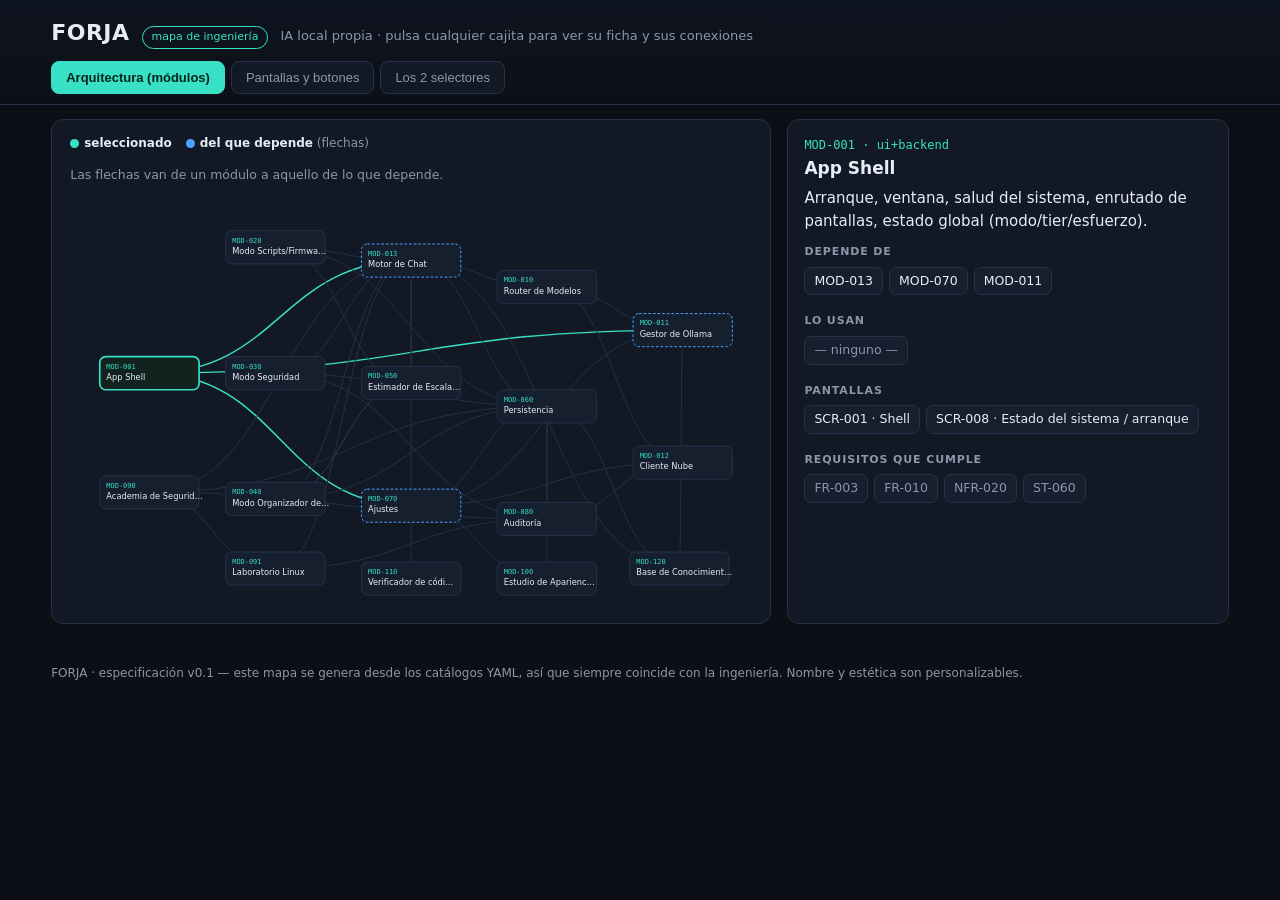
==== commit b9ff099d: "Rama 9: Base de Conocimiento / RAG local (MOD-120, doc 24, spec rev. 17) - DB-012 (migración 013): k" ====
--- a/docs/spec/mapa.html
+++ b/docs/spec/mapa.html
@@ -178,8 +178,8 @@
 
 <script>
 {
-const DATA = {"app": {"nombre": "FORJA", "idioma": "es", "selectores": {"superior": {"tipo": "modo", "siempre_visible": true, "opciones": ["scripts", "seguridad", "tareas"]}, "inferior": {"tipo": "modelo_y_esfuerzo", "siempre_visible": true, "tier": ["pequeno", "grande", "nube"], "esfuerzo": ["bajo", "medio", "extra"]}}}, "modulos": [{"id": "MOD-001", "nombre": "App Shell", "capa": "ui+backend", "responsabilidad": "Arranque, ventana, salud del sistema, enrutado de pantallas, estado global (modo/tier/esfuerzo).", "depende_de": ["MOD-013", "MOD-070", "MOD-011"], "pantallas": ["SCR-001", "SCR-008"], "requisitos": ["FR-003", "FR-010", "NFR-020", "ST-060"]}, {"id": "MOD-010", "nombre": "Router de Modelos", "capa": "backend", "responsabilidad": "Traduce (modo, tier, esfuerzo, tamaño) a modelo+parámetros (tabla determinista).", "depende_de": ["MOD-011", "MOD-012"], "requisitos": ["FR-001", "FR-002", "FR-004", "ADR-0004"]}, {"id": "MOD-011", "nombre": "Gestor de Ollama", "capa": "backend", "responsabilidad": "Comprobar salud, listar/descargar modelos, cargar/descargar (uno a la vez), keep_alive.", "depende_de": [], "pantallas": ["SCR-008"], "requisitos": ["FR-005", "NFR-002", "NFR-020", "ST-020"]}, {"id": "MOD-012", "nombre": "Cliente Nube", "capa": "backend", "responsabilidad": "Tier Nube = tu suscripción de Claude vía Claude Code headless (ADR-0006). SOLO si está activada; re-emite por SSE; registra el envío.", "depende_de": ["MOD-080"], "requisitos": ["FR-006", "FR-051", "NFR-010", "ST-050"]}, {"id": "MOD-013", "nombre": "Motor de Chat", "capa": "backend", "responsabilidad": "Bucle de conversación, streaming SSE, tool-calling con confirmación. Emite telemetría en vivo (tiempo, tokens, tok/s, ETA, fase pensando/respondiendo) estilo Claude Code (doc 22).", "depende_de": ["MOD-010", "MOD-050", "MOD-060"], "requisitos": ["NFR-001", "ST-010", "ST-040", "FR-077", "FR-078", "FR-079"]}, {"id": "MOD-020", "nombre": "Modo Scripts/Firmware", "capa": "backend+ui", "responsabilidad": "Perfil de código, herramientas (guardar archivo), proyectos, plantillas.", "depende_de": ["MOD-013", "MOD-050", "MOD-060"], "pantallas": ["SCR-010", "SCR-011"], "requisitos": ["FR-020", "FR-021", "FR-022", "FR-023", "FR-024"]}, {"id": "MOD-030", "nombre": "Modo Seguridad", "capa": "backend+ui", "responsabilidad": "Gate de alcance/autorización, análisis de recon aportado, hallazgos, informes. Guardarraíles como código.", "depende_de": ["MOD-013", "MOD-060", "MOD-080"], "pantallas": ["SCR-020", "SCR-021", "SCR-022", "SCR-023"], "requisitos": ["FR-030", "FR-031", "FR-032", "FR-033", "FR-034", "NFR-030", "ST-030", "ADR-0005"]}, {"id": "MOD-040", "nombre": "Modo Organizador de Tareas", "capa": "backend+ui", "responsabilidad": "Captura de tareas, planificación con IA, plan por días editable y persistente.", "depende_de": ["MOD-013", "MOD-060", "MOD-050"], "pantallas": ["SCR-030", "SCR-031"], "requisitos": ["FR-040", "FR-041", "FR-042", "FR-043", "FR-044"]}, {"id": "MOD-050", "nombre": "Estimador de Escalado", "capa": "backend", "responsabilidad": "Calcular tamaño/complejidad de tarea y veredicto local/justo/nube; plan de troceo.", "depende_de": ["MOD-040"], "pantallas": ["SCR-006"], "requisitos": ["FR-050", "FR-051", "FR-052", "ST-050"]}, {"id": "MOD-060", "nombre": "Persistencia", "capa": "backend", "responsabilidad": "Acceso a SQLite, migraciones, copias de seguridad del .db.", "depende_de": [], "requisitos": ["FR-060", "ADR-0003"]}, {"id": "MOD-070", "nombre": "Ajustes", "capa": "backend+ui", "responsabilidad": "Config, activación de Nube (keyring), tema, rutas, umbrales del estimador, registro de modelos.", "depende_de": ["MOD-060", "MOD-011", "MOD-012"], "pantallas": ["SCR-007"], "requisitos": ["FR-061", "NFR-010"]}, {"id": "MOD-090", "nombre": "Academia de Seguridad", "capa": "backend+ui", "responsabilidad": "Tutor estilo HTB/TryHackMe (ingeniería inversa, doc 18). Enfoque ofensivo/defensivo, currículo Ruta→Módulo→Lección, pistas progresivas, XP/rangos y catálogo de herramientas. Práctica solo en laboratorios autorizados.", "depende_de": ["MOD-013", "MOD-060", "MOD-080"], "pantallas": ["SCR-024", "SCR-025", "SCR-026"], "requisitos": ["FR-035", "FR-036", "FR-037", "FR-038", "FR-039", "NFR-030", "ADR-0005"]}, {"id": "MOD-091", "nombre": "Laboratorio Linux", "capa": "backend+ui", "responsabilidad": "Abrir un Linux con el contexto del lab (doc 19) + Copiloto de Laboratorio (asistente en vivo que da el siguiente paso, resuelve dudas y explica comandos/salidas, usando la experticia en código/firmware). Autodetecta y recomienda backend (WSL2 / attack box / VirtualBox opcional); instalación con confirmación. Solo tras declarar laboratorio autorizado.", "depende_de": ["MOD-090", "MOD-013", "MOD-080"], "pantallas": ["SCR-027"], "requisitos": ["FR-070", "FR-071", "FR-072", "FR-075", "FR-076", "NFR-030", "ST-040"]}, {"id": "MOD-110", "nombre": "Verificador de código", "capa": "backend+ui", "responsabilidad": "Comprueba el código generado con linters/compiladores reales (doc 23), SOLO análisis estático, nunca ejecuta el código. Python/PowerShell siempre; Bash (WSL/Git-Bash) y JS (Node) si están. Opción 'Corregir con la IA' vía MOD-013.", "depende_de": ["MOD-013"], "pantallas": ["SCR-010"], "requisitos": ["FR-080", "FR-081", "ST-040"]}, {"id": "MOD-100", "nombre": "Estudio de Apariencia", "capa": "backend+ui", "responsabilidad": "Módulo final para la cara de la app (doc 20) - presets, color/acento con contraste, tipografía, densidad, fondo/imagen, vista previa en vivo. Persiste en ui.*.", "depende_de": ["MOD-070", "MOD-060"], "pantallas": ["SCR-040"], "requisitos": ["FR-073"]}, {"id": "MOD-080", "nombre": "Auditoría", "capa": "backend", "responsabilidad": "Registrar acciones sensibles (alcance, escalados, confirmaciones, descargas, export).", "depende_de": ["MOD-060"], "requisitos": ["FR-063", "NFR-030"]}], "pantallas": [{"id": "SCR-001", "nombre": "Shell", "modulo": "MOD-001", "descripcion": "Layout maestro con selector de modo (arriba) y de modelo/esfuerzo (abajo) + compositor.", "contiene_botones": ["BTN-010", "BTN-011", "BTN-012", "BTN-020", "BTN-021", "BTN-022", "BTN-023", "BTN-024", "BTN-025", "BTN-100"], "transiciones": ["pestaña scripts -> SCR-010", "pestaña seguridad -> (si no autorizado) SCR-020 | (si autorizado) SCR-021", "pestaña tareas -> SCR-030"]}, {"id": "SCR-002", "nombre": "Panel de modelo/esfuerzo", "modulo": "MOD-010", "descripcion": "El selector inferior; refleja tier/esfuerzo y si Nube está disponible.", "contiene_botones": ["BTN-020", "BTN-021", "BTN-022", "BTN-023", "BTN-024", "BTN-025"]}, {"id": "SCR-006", "nombre": "Aviso de escalado a Nube", "modulo": "MOD-050", "descripcion": "Explica motivo, qué se enviaría y deja decidir al usuario.", "contiene_botones": ["BTN-026", "BTN-027", "BTN-028", "BTN-029"]}, {"id": "SCR-007", "nombre": "Ajustes", "modulo": "MOD-070", "descripcion": "Modelos, Nube, apariencia, rutas, umbrales.", "contiene_botones": ["BTN-061", "BTN-062", "BTN-063", "BTN-064"]}, {"id": "SCR-008", "nombre": "Estado del sistema / arranque", "modulo": "MOD-011", "descripcion": "Diagnóstico cuando Ollama está caído o falta un modelo.", "contiene_botones": ["BTN-070", "BTN-071", "BTN-072"]}, {"id": "SCR-010", "nombre": "Chat Scripts/Firmware", "modulo": "MOD-020", "descripcion": "Chat con streaming, bloques de código, plantillas.", "contiene_botones": ["BTN-030", "BTN-031", "BTN-032", "BTN-033", "BTN-060", "BTN-101", "BTN-102"]}, {"id": "SCR-011", "nombre": "Proyectos", "modulo": "MOD-020", "descripcion": "Proyectos locales (carpeta) y asociación de hilos.", "contiene_botones": ["BTN-034", "BTN-035", "BTN-036"]}, {"id": "SCR-020", "nombre": "Alcance y autorización (GATE)", "modulo": "MOD-030", "descripcion": "Declarar alcance y confirmar autorización. Bloquea el modo hasta completarse.", "contiene_botones": ["BTN-037", "BTN-038", "BTN-039"]}, {"id": "SCR-021", "nombre": "Análisis de reconocimiento", "modulo": "MOD-030", "descripcion": "Pegar/importar recon aportado por el usuario y analizarlo (crea findings).", "contiene_botones": ["BTN-041", "BTN-042"]}, {"id": "SCR-022", "nombre": "Redactor de informe", "modulo": "MOD-030", "descripcion": "Unir enfoques/evidencias validados por el usuario en un informe exportable.", "contiene_botones": ["BTN-040", "BTN-045"]}, {"id": "SCR-023", "nombre": "Hallazgos", "modulo": "MOD-030", "descripcion": "Lista de findings con estado; marcar validado, añadir manual.", "contiene_botones": ["BTN-043", "BTN-044"]}, {"id": "SCR-024", "nombre": "Academia — enfoque y rutas", "modulo": "MOD-090", "descripcion": "Elegir enfoque (Ofensivo/Defensivo), explorar rutas por habilidad o por rol, declarar entorno de laboratorio autorizado y enrolarse.", "contiene_botones": ["BTN-080", "BTN-081", "BTN-082", "BTN-087"]}, {"id": "SCR-025", "nombre": "Lección / sala guiada", "modulo": "MOD-090", "descripcion": "Teoría breve + ejercicio en laboratorio + pregunta verificada + pistas progresivas; marcar sección completada.", "contiene_botones": ["BTN-083", "BTN-084", "BTN-085", "BTN-086", "BTN-089"]}, {"id": "SCR-026", "nombre": "Progreso y árbol de herramientas", "modulo": "MOD-090", "descripcion": "XP, rango, racha, rutas completadas y el árbol de herramientas/habilidades que enseña cada ruta.", "contiene_botones": ["BTN-088"]}, {"id": "SCR-027", "nombre": "Laboratorio Linux", "modulo": "MOD-091", "descripcion": "Elegir el backend ACTIVO (WSL2 y attack box de serie; VirtualBox opcional), configurarlo/instalarlo con confirmación, y abrir el Linux con el contexto del ejercicio. Incluye el panel del Copiloto de Laboratorio (siguiente paso, explicar, dudas). El backend se puede cambiar aquí y por laboratorio.", "contiene_botones": ["BTN-089", "BTN-090", "BTN-091", "BTN-092", "BTN-093", "BTN-094"]}, {"id": "SCR-040", "nombre": "Estudio de Apariencia", "modulo": "MOD-100", "descripcion": "Módulo final: presets de tema, color/acento, tipografía, densidad, fondo/imagen y vista previa en vivo sobre una maqueta con los dos selectores.", "contiene_botones": ["BTN-095", "BTN-096", "BTN-097", "BTN-098", "BTN-099"]}, {"id": "SCR-030", "nombre": "Captura de tareas", "modulo": "MOD-040", "descripcion": "Escribir tareas en texto libre y organizarlas.", "contiene_botones": ["BTN-050", "BTN-055", "BTN-057"]}, {"id": "SCR-031", "nombre": "Plan por días", "modulo": "MOD-040", "descripcion": "Hoy/Mañana/Pasado/Más adelante/Sin asignar; editable y persistente.", "contiene_botones": ["BTN-051", "BTN-052", "BTN-053", "BTN-054", "BTN-056", "BTN-058", "BTN-059"]}, {"id": "SCR-032", "nombre": "Mapa de ideas", "modulo": "MOD-040", "descripcion": "(Fase 2/opcional) Lienzo para capturar ideas como nodos, enlazarlas y convertirlas en tareas. Degrada a lista anidada en hardware limitado.", "contiene_botones": ["BTN-065", "BTN-066"]}], "botones": [{"id": "BTN-010", "pantalla": "SCR-001", "etiqueta": "Scripts/Firmware", "accion": "Activar modo scripts (cambia área de trabajo e hilo).", "endpoint": null, "requisitos": ["FR-010", "FR-012"], "prueba": "TST-020"}, {"id": "BTN-011", "pantalla": "SCR-001", "etiqueta": "Seguridad", "accion": "Activar modo seguridad; si no hay engagement autorizado, redirige al GATE (SCR-020).", "estado_antes": "ST-030=bloqueado|autorizado", "endpoint": null, "requisitos": ["FR-010", "FR-030", "ST-030"], "prueba": "TST-030"}, {"id": "BTN-012", "pantalla": "SCR-001", "etiqueta": "Tareas", "accion": "Activar modo organizador de tareas.", "endpoint": null, "requisitos": ["FR-010"], "prueba": "TST-040"}, {"id": "BTN-020", "pantalla": "SCR-001", "etiqueta": "Pequeño", "accion": "Fijar tier=pequeno. Puede recargar modelo (ST-020).", "endpoint": "POST /modelos/cargar (indirecto vía router)", "requisitos": ["FR-001", "FR-005"], "prueba": "TST-003"}, {"id": "BTN-021", "pantalla": "SCR-001", "etiqueta": "Grande", "accion": "Fijar tier=grande. Recarga a modelo grande; aviso 'cambiando de modelo'.", "endpoint": "idem", "requisitos": ["FR-001", "FR-005"], "prueba": "TST-003"}, {"id": "BTN-022", "pantalla": "SCR-001", "etiqueta": "Nube", "accion": "Fijar tier=nube. Deshabilitado si Nube no activada (tooltip -> Ajustes).", "estado_antes": "settings.nube.activada", "endpoint": null, "requisitos": ["FR-006"], "prueba": "TST-011"}, {"id": "BTN-023", "pantalla": "SCR-001", "etiqueta": "bajo", "accion": "esfuerzo=bajo (thinking off / respuesta directa).", "requisitos": ["FR-002"], "prueba": "TST-006"}, {"id": "BTN-024", "pantalla": "SCR-001", "etiqueta": "medio", "accion": "esfuerzo=medio (thinking medium / razonar breve).", "requisitos": ["FR-002"], "prueba": "TST-006"}, {"id": "BTN-025", "pantalla": "SCR-001", "etiqueta": "extra", "accion": "esfuerzo=extra (thinking high / razonar a fondo).", "requisitos": ["FR-002", "FR-044"], "prueba": "TST-006"}, {"id": "BTN-026", "pantalla": "SCR-006", "etiqueta": "Subir a Grande", "accion": "Cambiar tier a grande y reintentar (veredicto JUSTO).", "requisitos": ["FR-050"], "prueba": "TST-010"}, {"id": "BTN-027", "pantalla": "SCR-006", "etiqueta": "Trocear", "accion": "Generar plan de troceo y mandarlo al Organizador de Tareas (origen=troceo).", "endpoint": "POST /estimar -> plan_troceo", "requisitos": ["FR-052"], "prueba": "TST-044"}, {"id": "BTN-028", "pantalla": "SCR-006", "etiqueta": "Escalar a Nube", "accion": "Reenviar la petición por MOD-012; registrar en auditoría qué se envía.", "estado_antes": "ST-050=sugerido", "estado_despues": "ST-050=aceptado_nube", "endpoint": "POST /chat (tier=nube)", "requisitos": ["FR-051", "NFR-010"], "prueba": "TST-012"}, {"id": "BTN-029", "pantalla": "SCR-006", "etiqueta": "Hacerlo en local (troceado)", "accion": "Rechazar nube; quedarse en local con troceo.", "estado_despues": "ST-050=local_troceado", "requisitos": ["FR-052"], "prueba": "TST-011"}, {"id": "BTN-030", "pantalla": "SCR-010", "etiqueta": "Copiar", "accion": "Copiar el bloque de código al portapapeles.", "requisitos": ["FR-021"], "prueba": "TST-020"}, {"id": "BTN-031", "pantalla": "SCR-010", "etiqueta": "Guardar a archivo", "accion": "Guardar bloque en carpeta del proyecto. Requiere confirmación (ST-040); no escribe fuera.", "estado_antes": "ST-040=propuesta", "endpoint": "POST /proyectos/{id}/guardar-archivo", "requisitos": ["FR-021"], "prueba": "TST-021"}, {"id": "BTN-032", "pantalla": "SCR-010", "etiqueta": "Plantillas", "accion": "Insertar andamiaje (Python/Bash/PowerShell/Firmware base) en el compositor.", "requisitos": ["FR-023"], "prueba": "TST-022"}, {"id": "BTN-033", "pantalla": "SCR-010", "etiqueta": "Nuevo hilo", "accion": "Crear conversación nueva en modo scripts.", "endpoint": "POST /conversaciones", "requisitos": ["FR-012"], "prueba": "TST-060"}, {"id": "BTN-034", "pantalla": "SCR-011", "etiqueta": "Nuevo proyecto", "accion": "Crear proyecto (nombre + carpeta local).", "endpoint": "POST /proyectos", "requisitos": ["FR-022"], "prueba": "TST-021"}, {"id": "BTN-035", "pantalla": "SCR-011", "etiqueta": "Abrir carpeta", "accion": "Abrir el explorador del SO en la carpeta del proyecto.", "requisitos": ["FR-022"], "prueba": "TST-021"}, {"id": "BTN-036", "pantalla": "SCR-011", "etiqueta": "Asociar hilo a proyecto", "accion": "Vincular la conversación actual a un proyecto.", "endpoint": "PATCH /conversaciones/{id}", "requisitos": ["FR-022"], "prueba": "TST-060"}, {"id": "BTN-037", "pantalla": "SCR-020", "etiqueta": "Nuevo engagement", "accion": "Crear engagement con alcance (dominios/activos).", "estado_antes": "ST-030=bloqueado", "estado_despues": "ST-030=declarando_alcance", "endpoint": "POST /engagements", "requisitos": ["FR-030"], "prueba": "TST-030"}, {"id": "BTN-038", "pantalla": "SCR-020", "etiqueta": "Confirmar autorización", "accion": "Declarar que se tiene autorización para probar esos activos (checkbox obligatorio).", "estado_antes": "ST-030=autorizacion_pendiente", "estado_despues": "ST-030=autorizado", "endpoint": "PATCH /engagements/{id}", "requisitos": ["FR-030", "NFR-030"], "prueba": "TST-030"}, {"id": "BTN-039", "pantalla": "SCR-020", "etiqueta": "Entrar al engagement", "accion": "Desbloquear SCR-021/022/023. Registrar en auditoría.", "estado_antes": "ST-030=autorizado", "estado_despues": "ST-030=operando", "endpoint": null, "requisitos": ["FR-030", "FR-063"], "prueba": "TST-030"}, {"id": "BTN-041", "pantalla": "SCR-021", "etiqueta": "Importar archivo", "accion": "Cargar datos de reconocimiento que el usuario obtuvo con sus herramientas.", "requisitos": ["FR-031"], "prueba": "TST-031"}, {"id": "BTN-042", "pantalla": "SCR-021", "etiqueta": "Analizar", "accion": "Analizar el recon aportado; crear findings en estado 'idea' con 'dónde enfocar'. No ejecuta acciones.", "endpoint": "POST /engagements/{id}/analizar", "requisitos": ["FR-031", "FR-032"], "prueba": "TST-031"}, {"id": "BTN-040", "pantalla": "SCR-022", "etiqueta": "Generar informe", "accion": "Unir dos enfoques/evidencias validados por el usuario en un informe presentable.", "endpoint": "POST /findings/{id}/informe", "requisitos": ["FR-033"], "prueba": "TST-034"}, {"id": "BTN-045", "pantalla": "SCR-022", "etiqueta": "Exportar informe", "accion": "Exportar el informe a Markdown/archivo para enviarlo al programa.", "endpoint": "POST /export", "requisitos": ["FR-062"], "prueba": "TST-062"}, {"id": "BTN-043", "pantalla": "SCR-023", "etiqueta": "Marcar validado por mí", "accion": "Cambiar finding a 'validado_por_usuario' y adjuntar evidencia.", "endpoint": "POST /findings/{id}", "requisitos": ["FR-034"], "prueba": "TST-034"}, {"id": "BTN-044", "pantalla": "SCR-023", "etiqueta": "Añadir hallazgo manual", "accion": "Documentar un hallazgo detectado por el usuario.", "endpoint": "POST /findings/{id}", "requisitos": ["FR-034"], "prueba": "TST-034"}, {"id": "BTN-050", "pantalla": "SCR-030", "etiqueta": "Añadir", "accion": "Crear tareas desde el texto libre (origen=usuario).", "endpoint": "POST /tareas", "requisitos": ["FR-040"], "prueba": "TST-040"}, {"id": "BTN-055", "pantalla": "SCR-030", "etiqueta": "Organizar", "accion": "Pedir a la IA que reparta por días según el esfuerzo (medio/extra).", "endpoint": "POST /tareas/organizar", "requisitos": ["FR-041", "FR-044"], "prueba": "TST-041"}, {"id": "BTN-057", "pantalla": "SCR-030", "etiqueta": "Nueva lista", "accion": "Crear una lista de tareas (p. ej. 'Bug bounty', 'Personal').", "endpoint": "POST /listas", "requisitos": ["FR-040"], "prueba": "TST-040"}, {"id": "BTN-051", "pantalla": "SCR-031", "etiqueta": "Mover de día", "accion": "Cambiar dia_asignado de una tarea.", "endpoint": "PATCH /tareas/{id}", "requisitos": ["FR-042"], "prueba": "TST-042"}, {"id": "BTN-052", "pantalla": "SCR-031", "etiqueta": "Reordenar", "accion": "Cambiar el orden dentro del día.", "endpoint": "PATCH /tareas/{id}", "requisitos": ["FR-042"], "prueba": "TST-042"}, {"id": "BTN-053", "pantalla": "SCR-031", "etiqueta": "Marcar hecha", "accion": "Cambiar estado a hecha.", "endpoint": "PATCH /tareas/{id}", "requisitos": ["FR-042"], "prueba": "TST-042"}, {"id": "BTN-054", "pantalla": "SCR-031", "etiqueta": "Editar tarea", "accion": "Editar texto/prioridad/estimación.", "endpoint": "PATCH /tareas/{id}", "requisitos": ["FR-042"], "prueba": "TST-042"}, {"id": "BTN-056", "pantalla": "SCR-031", "etiqueta": "Reorganizar", "accion": "Recomponer el plan con IA respetando lo marcado/movido por el usuario.", "endpoint": "POST /tareas/organizar", "requisitos": ["FR-041"], "prueba": "TST-041"}, {"id": "BTN-058", "pantalla": "SCR-031", "etiqueta": "Fijar tarea", "accion": "Marcar tarea como fijada (fijada=1): Reorganizar no la moverá. (copia: Motion/Sunsama)", "endpoint": "PATCH /tareas/{id}", "requisitos": ["FR-046"], "prueba": "TST-046"}, {"id": "BTN-059", "pantalla": "SCR-031", "etiqueta": "Anidar / subtarea", "accion": "Convertir en subtarea de otra (parent_id) o crear subtarea; se muestra indentada. (copia: Logseq)", "endpoint": "PATCH /tareas/{id}", "requisitos": ["FR-048"], "prueba": "TST-048"}, {"id": "BTN-065", "pantalla": "SCR-032", "etiqueta": "Convertir idea en tarea", "accion": "Convierte una idea (o una rama) del mapa en tarea(s) del plan (origen=idea). (copia: Xmind)", "endpoint": "POST /tareas", "requisitos": ["FR-049"], "prueba": "TST-049"}, {"id": "BTN-066", "pantalla": "SCR-032", "etiqueta": "Enlazar ideas", "accion": "Crear un enlace entre dos ideas del lienzo. (copia: Obsidian)", "endpoint": "POST /idea_links", "requisitos": ["FR-049"], "prueba": "TST-049"}, {"id": "BTN-080", "pantalla": "SCR-024", "etiqueta": "Enfoque Ofensivo", "accion": "Fijar enfoque=ofensivo (red team): filtra rutas/contenido hacia encontrar y explotar en laboratorio.", "endpoint": "PUT /ajustes (seguridad.enfoque)", "requisitos": ["FR-035"], "prueba": "TST-035"}, {"id": "BTN-081", "pantalla": "SCR-024", "etiqueta": "Enfoque Defensivo", "accion": "Fijar enfoque=defensivo (blue team): filtra rutas/contenido hacia detectar y responder.", "endpoint": "PUT /ajustes (seguridad.enfoque)", "requisitos": ["FR-035"], "prueba": "TST-035"}, {"id": "BTN-082", "pantalla": "SCR-024", "etiqueta": "Enrolar en ruta", "accion": "Inscribirse en una ruta (por habilidad o por rol); crea progreso inicial. (copia: HTB/THM)", "endpoint": "POST /academia/enrolar", "requisitos": ["FR-036"], "prueba": "TST-036"}, {"id": "BTN-087", "pantalla": "SCR-024", "etiqueta": "Declarar laboratorio autorizado", "accion": "Confirmar que la práctica será en un entorno legal (HTB/THM, app vulnerable local, CTF). GATE: sin esto, el tutor no guía ejercicios. Se audita.", "estado_antes": "ST-030=bloqueado(academia)", "estado_despues": "ST-030=autorizado(academia)", "endpoint": "POST /academia/laboratorio", "requisitos": ["FR-038", "NFR-030"], "prueba": "TST-038"}, {"id": "BTN-083", "pantalla": "SCR-025", "etiqueta": "Empezar lección", "accion": "Abrir la siguiente lección/sección de la ruta; el tutor presenta teoría + ejercicio.", "endpoint": "GET /academia/leccion/{id}", "requisitos": ["FR-037"], "prueba": "TST-036"}, {"id": "BTN-084", "pantalla": "SCR-025", "etiqueta": "Pedir pista", "accion": "Pista PROGRESIVA (empujón → dirección → más detalle); nunca un exploit listo. Incrementa pistas_usadas (afecta XP).", "endpoint": "POST /academia/pista", "requisitos": ["FR-037"], "prueba": "TST-037"}, {"id": "BTN-085", "pantalla": "SCR-025", "etiqueta": "Comprobar respuesta", "accion": "Validar lo que el usuario encontró en el laboratorio (flag/respuesta); da feedback didáctico.", "endpoint": "POST /academia/comprobar", "requisitos": ["FR-037"], "prueba": "TST-037"}, {"id": "BTN-086", "pantalla": "SCR-025", "etiqueta": "Marcar sección completada", "accion": "Marcar la sección como completada; otorga XP según dificultad y pistas usadas.", "endpoint": "POST /academia/progreso", "requisitos": ["FR-039"], "prueba": "TST-039"}, {"id": "BTN-088", "pantalla": "SCR-026", "etiqueta": "Ver árbol de herramientas", "accion": "Mostrar el catálogo de herramientas/habilidades (para qué sirve cada una y en qué lección aparece).", "endpoint": "GET /academia/herramientas", "requisitos": ["FR-039"], "prueba": "TST-039"}, {"id": "BTN-089", "pantalla": "SCR-025", "etiqueta": "Abrir Linux del laboratorio", "accion": "Abre la terminal Linux ya situada en la carpeta del ejercicio, con README_LAB.md (objetivo, pistas, notas). En attack box, abre la máquina hospedada y muestra el contexto al lado. Requiere laboratorio autorizado (BTN-087).", "estado_antes": "ST-030=autorizado(academia)", "endpoint": "POST /academia/lab/abrir", "requisitos": ["FR-070", "FR-038"], "prueba": "TST-070"}, {"id": "BTN-090", "pantalla": "SCR-027", "etiqueta": "Configurar laboratorio Linux", "accion": "Elegir backend (WSL2 recomendado / attack box / VirtualBox 'pesado'); si falta, mostrar comandos e instalar CON CONFIRMACIÓN (ST-040). Autodetecta y recomienda según hardware.", "estado_antes": "ST-040=propuesta", "endpoint": "POST /academia/lab/configurar", "requisitos": ["FR-071", "FR-072"], "prueba": "TST-071"}, {"id": "BTN-091", "pantalla": "SCR-027", "etiqueta": "Enviar contexto al Linux", "accion": "Escribe README_LAB.md con el contexto del laboratorio en la carpeta de trabajo del Linux.", "endpoint": "POST /academia/lab/contexto", "requisitos": ["FR-070"], "prueba": "TST-070"}, {"id": "BTN-092", "pantalla": "SCR-027", "etiqueta": "Cambiar backend activo", "accion": "Selector para cambiar el backend de laboratorio activo (WSL2 / attack box / VirtualBox). Cambia settings.lab.backend al instante; también se puede elegir por laboratorio al abrir.", "endpoint": "PUT /ajustes (lab.backend)", "requisitos": ["FR-071"], "prueba": "TST-071"}, {"id": "BTN-093", "pantalla": "SCR-027", "etiqueta": "Siguiente paso", "accion": "El copiloto propone el próximo paso según dónde estás y el contexto del lab (metodología, no exploit listo). Mantiene pistas progresivas.", "endpoint": "POST /academia/copiloto/siguiente", "requisitos": ["FR-075"], "prueba": "TST-075"}, {"id": "BTN-094", "pantalla": "SCR-027", "etiqueta": "Explícame esto", "accion": "Pegas un comando, concepto o la salida del terminal y el copiloto lo explica y sugiere el siguiente paso. No ejecuta nada por su cuenta.", "endpoint": "POST /academia/copiloto/explicar", "requisitos": ["FR-076"], "prueba": "TST-076"}, {"id": "BTN-095", "pantalla": "SCR-040", "etiqueta": "Preset de tema", "accion": "Aplicar un tema listo (oscuro/claro/alto contraste/otros) como punto de partida.", "endpoint": "PUT /ajustes (ui.tema)", "requisitos": ["FR-073"], "prueba": "TST-073"}, {"id": "BTN-096", "pantalla": "SCR-040", "etiqueta": "Color y acento", "accion": "Editar acento y colores base; valida contraste para legibilidad.", "endpoint": "PUT /ajustes (ui.acento)", "requisitos": ["FR-073"], "prueba": "TST-073"}, {"id": "BTN-097", "pantalla": "SCR-040", "etiqueta": "Tipografía y densidad", "accion": "Elegir fuente (sistema o concreta) y densidad (compacta/cómoda).", "endpoint": "PUT /ajustes (ui.fuente, ui.densidad)", "requisitos": ["FR-073"], "prueba": "TST-073"}, {"id": "BTN-098", "pantalla": "SCR-040", "etiqueta": "Fondo / imagen", "accion": "Fondo liso, degradado o imagen local con opacidad (sin restar legibilidad).", "endpoint": "PUT /ajustes (ui.fondo)", "requisitos": ["FR-073"], "prueba": "TST-073"}, {"id": "BTN-099", "pantalla": "SCR-040", "etiqueta": "Vista previa / aplicar", "accion": "Previsualiza en vivo sobre una maqueta con los dos selectores; al aplicar, persiste y la app repinta sin reiniciar.", "endpoint": "PUT /ajustes", "requisitos": ["FR-073"], "prueba": "TST-073"}, {"id": "BTN-061", "pantalla": "SCR-007", "etiqueta": "Gestionar modelos", "accion": "Ver/descargar modelos del registro (DB-007).", "endpoint": "GET /modelos ; POST /modelos/descargar", "requisitos": ["FR-061"], "prueba": "TST-004"}, {"id": "BTN-062", "pantalla": "SCR-007", "etiqueta": "Activar Nube", "accion": "Activar tier Nube y guardar clave en keyring (no en BBDD en claro).", "endpoint": "PUT /ajustes", "requisitos": ["FR-006", "NFR-010"], "prueba": "TST-061"}, {"id": "BTN-063", "pantalla": "SCR-007", "etiqueta": "Apariencia", "accion": "Tema claro/oscuro, acento, densidad (ui.*).", "endpoint": "PUT /ajustes", "requisitos": ["FR-061"], "prueba": "TST-060"}, {"id": "BTN-064", "pantalla": "SCR-007", "etiqueta": "Umbrales del estimador", "accion": "Calibrar umbrales de complejidad/contexto para el escalado.", "endpoint": "PUT /ajustes", "requisitos": ["FR-050"], "prueba": "TST-010"}, {"id": "BTN-070", "pantalla": "SCR-008", "etiqueta": "Arrancar Ollama", "accion": "Guiar/lanzar Ollama si está caído.", "endpoint": "GET /salud", "requisitos": ["NFR-020"], "prueba": "TST-005"}, {"id": "BTN-071", "pantalla": "SCR-008", "etiqueta": "Descargar modelo faltante", "accion": "Descargar el modelo que falta (con aviso de tamaño).", "endpoint": "POST /modelos/descargar", "requisitos": ["NFR-020"], "prueba": "TST-004"}, {"id": "BTN-072", "pantalla": "SCR-008", "etiqueta": "Reintentar", "accion": "Recomprobar salud y, si ok, entrar al shell.", "endpoint": "GET /salud", "requisitos": ["NFR-020", "ST-060"], "prueba": "TST-001"}, {"id": "BTN-101", "pantalla": "SCR-010", "etiqueta": "Comprobar", "accion": "Ejecuta el linter/compilador real del lenguaje del bloque (estático, NUNCA ejecuta el código) y muestra errores con línea. Degrada con aviso si falta la herramienta.", "endpoint": "POST /scripts/verificar", "requisitos": ["FR-080"], "prueba": "TST-080"}, {"id": "BTN-102", "pantalla": "SCR-010", "etiqueta": "Corregir con la IA", "accion": "(Aparece si hay errores) Devuelve el código + los errores al modelo para una pasada de corrección. Opcional (lento en CPU).", "endpoint": "POST /chat (corrección)", "requisitos": ["FR-081"], "prueba": "TST-082"}, {"id": "BTN-100", "pantalla": "SCR-001", "etiqueta": "Ver/plegar razonamiento", "accion": "Muestra u oculta el bloque de 'thinking'. Junto al botón corre la línea de telemetría (tiempo, tokens, tok/s, ETA, fase). No es un botón de acción destructiva.", "endpoint": null, "requisitos": ["FR-079", "FR-077"], "prueba": "TST-079"}, {"id": "BTN-060", "pantalla": "SCR-010", "etiqueta": "Exportar conversación", "accion": "Exportar la conversación actual a Markdown/archivo.", "endpoint": "POST /export", "requisitos": ["FR-062"], "prueba": "TST-062"}]};
-const POS = {"MOD-001": [60, 250], "MOD-020": [250, 60], "MOD-030": [250, 250], "MOD-040": [250, 440], "MOD-013": [455, 80], "MOD-050": [455, 265], "MOD-070": [455, 450], "MOD-010": [660, 120], "MOD-060": [660, 300], "MOD-080": [660, 470], "MOD-011": [865, 185], "MOD-012": [865, 385], "MOD-090": [60, 430], "MOD-091": [250, 545], "MOD-100": [660, 560], "MOD-110": [455, 560]};
+const DATA = {"app": {"nombre": "FORJA", "idioma": "es", "selectores": {"superior": {"tipo": "modo", "siempre_visible": true, "opciones": ["scripts", "seguridad", "tareas"]}, "inferior": {"tipo": "modelo_y_esfuerzo", "siempre_visible": true, "tier": ["pequeno", "grande", "nube"], "esfuerzo": ["bajo", "medio", "extra"]}}}, "modulos": [{"id": "MOD-001", "nombre": "App Shell", "capa": "ui+backend", "responsabilidad": "Arranque, ventana, salud del sistema, enrutado de pantallas, estado global (modo/tier/esfuerzo).", "depende_de": ["MOD-013", "MOD-070", "MOD-011"], "pantallas": ["SCR-001", "SCR-008"], "requisitos": ["FR-003", "FR-010", "NFR-020", "ST-060"]}, {"id": "MOD-010", "nombre": "Router de Modelos", "capa": "backend", "responsabilidad": "Traduce (modo, tier, esfuerzo, tamaño) a modelo+parámetros (tabla determinista).", "depende_de": ["MOD-011", "MOD-012"], "requisitos": ["FR-001", "FR-002", "FR-004", "ADR-0004"]}, {"id": "MOD-011", "nombre": "Gestor de Ollama", "capa": "backend", "responsabilidad": "Comprobar salud, listar/descargar modelos, cargar/descargar (uno a la vez), keep_alive.", "depende_de": [], "pantallas": ["SCR-008"], "requisitos": ["FR-005", "NFR-002", "NFR-020", "ST-020"]}, {"id": "MOD-012", "nombre": "Cliente Nube", "capa": "backend", "responsabilidad": "Tier Nube = tu suscripción de Claude vía Claude Code headless (ADR-0006). SOLO si está activada; re-emite por SSE; registra el envío.", "depende_de": ["MOD-080"], "requisitos": ["FR-006", "FR-051", "NFR-010", "ST-050"]}, {"id": "MOD-013", "nombre": "Motor de Chat", "capa": "backend", "responsabilidad": "Bucle de conversación, streaming SSE, tool-calling con confirmación. Emite telemetría en vivo (tiempo, tokens, tok/s, ETA, fase pensando/respondiendo) estilo Claude Code (doc 22).", "depende_de": ["MOD-010", "MOD-050", "MOD-060"], "requisitos": ["NFR-001", "ST-010", "ST-040", "FR-077", "FR-078", "FR-079"]}, {"id": "MOD-020", "nombre": "Modo Scripts/Firmware", "capa": "backend+ui", "responsabilidad": "Perfil de código, herramientas (guardar archivo), proyectos, plantillas.", "depende_de": ["MOD-013", "MOD-050", "MOD-060"], "pantallas": ["SCR-010", "SCR-011"], "requisitos": ["FR-020", "FR-021", "FR-022", "FR-023", "FR-024"]}, {"id": "MOD-030", "nombre": "Modo Seguridad", "capa": "backend+ui", "responsabilidad": "Gate de alcance/autorización, análisis de recon aportado, hallazgos, informes. Guardarraíles como código.", "depende_de": ["MOD-013", "MOD-060", "MOD-080"], "pantallas": ["SCR-020", "SCR-021", "SCR-022", "SCR-023"], "requisitos": ["FR-030", "FR-031", "FR-032", "FR-033", "FR-034", "NFR-030", "ST-030", "ADR-0005"]}, {"id": "MOD-040", "nombre": "Modo Organizador de Tareas", "capa": "backend+ui", "responsabilidad": "Captura de tareas, planificación con IA, plan por días editable y persistente.", "depende_de": ["MOD-013", "MOD-060", "MOD-050"], "pantallas": ["SCR-030", "SCR-031"], "requisitos": ["FR-040", "FR-041", "FR-042", "FR-043", "FR-044"]}, {"id": "MOD-050", "nombre": "Estimador de Escalado", "capa": "backend", "responsabilidad": "Calcular tamaño/complejidad de tarea y veredicto local/justo/nube; plan de troceo.", "depende_de": ["MOD-040"], "pantallas": ["SCR-006"], "requisitos": ["FR-050", "FR-051", "FR-052", "ST-050"]}, {"id": "MOD-060", "nombre": "Persistencia", "capa": "backend", "responsabilidad": "Acceso a SQLite, migraciones, copias de seguridad del .db.", "depende_de": [], "requisitos": ["FR-060", "ADR-0003"]}, {"id": "MOD-070", "nombre": "Ajustes", "capa": "backend+ui", "responsabilidad": "Config, activación de Nube (keyring), tema, rutas, umbrales del estimador, registro de modelos.", "depende_de": ["MOD-060", "MOD-011", "MOD-012"], "pantallas": ["SCR-007"], "requisitos": ["FR-061", "NFR-010"]}, {"id": "MOD-090", "nombre": "Academia de Seguridad", "capa": "backend+ui", "responsabilidad": "Tutor estilo HTB/TryHackMe (ingeniería inversa, doc 18). Enfoque ofensivo/defensivo, currículo Ruta→Módulo→Lección, pistas progresivas, XP/rangos y catálogo de herramientas. Práctica solo en laboratorios autorizados.", "depende_de": ["MOD-013", "MOD-060", "MOD-080"], "pantallas": ["SCR-024", "SCR-025", "SCR-026"], "requisitos": ["FR-035", "FR-036", "FR-037", "FR-038", "FR-039", "NFR-030", "ADR-0005"]}, {"id": "MOD-091", "nombre": "Laboratorio Linux", "capa": "backend+ui", "responsabilidad": "Abrir un Linux con el contexto del lab (doc 19) + Copiloto de Laboratorio (asistente en vivo que da el siguiente paso, resuelve dudas y explica comandos/salidas, usando la experticia en código/firmware). Autodetecta y recomienda backend (WSL2 / attack box / VirtualBox opcional); instalación con confirmación. Solo tras declarar laboratorio autorizado.", "depende_de": ["MOD-090", "MOD-013", "MOD-080"], "pantallas": ["SCR-027"], "requisitos": ["FR-070", "FR-071", "FR-072", "FR-075", "FR-076", "NFR-030", "ST-040"]}, {"id": "MOD-110", "nombre": "Verificador de código", "capa": "backend+ui", "responsabilidad": "Comprueba el código generado con linters/compiladores reales (doc 23), SOLO análisis estático, nunca ejecuta el código. Python/PowerShell siempre; Bash (WSL/Git-Bash) y JS (Node) si están. Opción 'Corregir con la IA' vía MOD-013.", "depende_de": ["MOD-013"], "pantallas": ["SCR-010"], "requisitos": ["FR-080", "FR-081", "ST-040"]}, {"id": "MOD-100", "nombre": "Estudio de Apariencia", "capa": "backend+ui", "responsabilidad": "Módulo final para la cara de la app (doc 20) - presets, color/acento con contraste, tipografía, densidad, fondo/imagen, vista previa en vivo. Persiste en ui.*.", "depende_de": ["MOD-070", "MOD-060"], "pantallas": ["SCR-040"], "requisitos": ["FR-073"]}, {"id": "MOD-120", "nombre": "Base de Conocimiento (RAG)", "capa": "backend+ui", "responsabilidad": "RAG local (doc 24): bases de conocimiento, indexado con nomic-embed-text, vectores en SQLite, recuperación top-k por coseno e inyección en el contexto del chat con fuentes citadas. Semilla Flipper Zero.", "depende_de": ["MOD-011", "MOD-013", "MOD-060"], "pantallas": ["SCR-050"], "requisitos": ["FR-082", "FR-083", "FR-084", "FR-085"]}, {"id": "MOD-080", "nombre": "Auditoría", "capa": "backend", "responsabilidad": "Registrar acciones sensibles (alcance, escalados, confirmaciones, descargas, export).", "depende_de": ["MOD-060"], "requisitos": ["FR-063", "NFR-030"]}], "pantallas": [{"id": "SCR-001", "nombre": "Shell", "modulo": "MOD-001", "descripcion": "Layout maestro con selector de modo (arriba) y de modelo/esfuerzo (abajo) + compositor.", "contiene_botones": ["BTN-010", "BTN-011", "BTN-012", "BTN-020", "BTN-021", "BTN-022", "BTN-023", "BTN-024", "BTN-025", "BTN-100", "BTN-106", "BTN-107"], "transiciones": ["pestaña scripts -> SCR-010", "pestaña seguridad -> (si no autorizado) SCR-020 | (si autorizado) SCR-021", "pestaña tareas -> SCR-030"]}, {"id": "SCR-002", "nombre": "Panel de modelo/esfuerzo", "modulo": "MOD-010", "descripcion": "El selector inferior; refleja tier/esfuerzo y si Nube está disponible.", "contiene_botones": ["BTN-020", "BTN-021", "BTN-022", "BTN-023", "BTN-024", "BTN-025"]}, {"id": "SCR-006", "nombre": "Aviso de escalado a Nube", "modulo": "MOD-050", "descripcion": "Explica motivo, qué se enviaría y deja decidir al usuario.", "contiene_botones": ["BTN-026", "BTN-027", "BTN-028", "BTN-029"]}, {"id": "SCR-007", "nombre": "Ajustes", "modulo": "MOD-070", "descripcion": "Modelos, Nube, apariencia, rutas, umbrales.", "contiene_botones": ["BTN-061", "BTN-062", "BTN-063", "BTN-064"]}, {"id": "SCR-008", "nombre": "Estado del sistema / arranque", "modulo": "MOD-011", "descripcion": "Diagnóstico cuando Ollama está caído o falta un modelo.", "contiene_botones": ["BTN-070", "BTN-071", "BTN-072"]}, {"id": "SCR-010", "nombre": "Chat Scripts/Firmware", "modulo": "MOD-020", "descripcion": "Chat con streaming, bloques de código, plantillas.", "contiene_botones": ["BTN-030", "BTN-031", "BTN-032", "BTN-033", "BTN-060", "BTN-101", "BTN-102"]}, {"id": "SCR-011", "nombre": "Proyectos", "modulo": "MOD-020", "descripcion": "Proyectos locales (carpeta) y asociación de hilos.", "contiene_botones": ["BTN-034", "BTN-035", "BTN-036"]}, {"id": "SCR-020", "nombre": "Alcance y autorización (GATE)", "modulo": "MOD-030", "descripcion": "Declarar alcance y confirmar autorización. Bloquea el modo hasta completarse.", "contiene_botones": ["BTN-037", "BTN-038", "BTN-039"]}, {"id": "SCR-021", "nombre": "Análisis de reconocimiento", "modulo": "MOD-030", "descripcion": "Pegar/importar recon aportado por el usuario y analizarlo (crea findings).", "contiene_botones": ["BTN-041", "BTN-042"]}, {"id": "SCR-022", "nombre": "Redactor de informe", "modulo": "MOD-030", "descripcion": "Unir enfoques/evidencias validados por el usuario en un informe exportable.", "contiene_botones": ["BTN-040", "BTN-045"]}, {"id": "SCR-023", "nombre": "Hallazgos", "modulo": "MOD-030", "descripcion": "Lista de findings con estado; marcar validado, añadir manual.", "contiene_botones": ["BTN-043", "BTN-044"]}, {"id": "SCR-024", "nombre": "Academia — enfoque y rutas", "modulo": "MOD-090", "descripcion": "Elegir enfoque (Ofensivo/Defensivo), explorar rutas por habilidad o por rol, declarar entorno de laboratorio autorizado y enrolarse.", "contiene_botones": ["BTN-080", "BTN-081", "BTN-082", "BTN-087"]}, {"id": "SCR-025", "nombre": "Lección / sala guiada", "modulo": "MOD-090", "descripcion": "Teoría breve + ejercicio en laboratorio + pregunta verificada + pistas progresivas; marcar sección completada.", "contiene_botones": ["BTN-083", "BTN-084", "BTN-085", "BTN-086", "BTN-089"]}, {"id": "SCR-026", "nombre": "Progreso y árbol de herramientas", "modulo": "MOD-090", "descripcion": "XP, rango, racha, rutas completadas y el árbol de herramientas/habilidades que enseña cada ruta.", "contiene_botones": ["BTN-088"]}, {"id": "SCR-027", "nombre": "Laboratorio Linux", "modulo": "MOD-091", "descripcion": "Elegir el backend ACTIVO (WSL2 y attack box de serie; VirtualBox opcional), configurarlo/instalarlo con confirmación, y abrir el Linux con el contexto del ejercicio. Incluye el panel del Copiloto de Laboratorio (siguiente paso, explicar, dudas). El backend se puede cambiar aquí y por laboratorio.", "contiene_botones": ["BTN-089", "BTN-090", "BTN-091", "BTN-092", "BTN-093", "BTN-094"]}, {"id": "SCR-040", "nombre": "Estudio de Apariencia", "modulo": "MOD-100", "descripcion": "Módulo final: presets de tema, color/acento, tipografía, densidad, fondo/imagen y vista previa en vivo sobre una maqueta con los dos selectores.", "contiene_botones": ["BTN-095", "BTN-096", "BTN-097", "BTN-098", "BTN-099"]}, {"id": "SCR-050", "nombre": "Bases de conocimiento", "modulo": "MOD-120", "descripcion": "Crear bases de conocimiento (RAG), añadir/importar documentos, ver estado de indexado y reindexar. Importar el paquete semilla de Flipper Zero.", "contiene_botones": ["BTN-103", "BTN-104", "BTN-105"]}, {"id": "SCR-030", "nombre": "Captura de tareas", "modulo": "MOD-040", "descripcion": "Escribir tareas en texto libre y organizarlas.", "contiene_botones": ["BTN-050", "BTN-055", "BTN-057"]}, {"id": "SCR-031", "nombre": "Plan por días", "modulo": "MOD-040", "descripcion": "Hoy/Mañana/Pasado/Más adelante/Sin asignar; editable y persistente.", "contiene_botones": ["BTN-051", "BTN-052", "BTN-053", "BTN-054", "BTN-056", "BTN-058", "BTN-059"]}, {"id": "SCR-032", "nombre": "Mapa de ideas", "modulo": "MOD-040", "descripcion": "(Fase 2/opcional) Lienzo para capturar ideas como nodos, enlazarlas y convertirlas en tareas. Degrada a lista anidada en hardware limitado.", "contiene_botones": ["BTN-065", "BTN-066"]}], "botones": [{"id": "BTN-010", "pantalla": "SCR-001", "etiqueta": "Scripts/Firmware", "accion": "Activar modo scripts (cambia área de trabajo e hilo).", "endpoint": null, "requisitos": ["FR-010", "FR-012"], "prueba": "TST-020"}, {"id": "BTN-011", "pantalla": "SCR-001", "etiqueta": "Seguridad", "accion": "Activar modo seguridad; si no hay engagement autorizado, redirige al GATE (SCR-020).", "estado_antes": "ST-030=bloqueado|autorizado", "endpoint": null, "requisitos": ["FR-010", "FR-030", "ST-030"], "prueba": "TST-030"}, {"id": "BTN-012", "pantalla": "SCR-001", "etiqueta": "Tareas", "accion": "Activar modo organizador de tareas.", "endpoint": null, "requisitos": ["FR-010"], "prueba": "TST-040"}, {"id": "BTN-020", "pantalla": "SCR-001", "etiqueta": "Pequeño", "accion": "Fijar tier=pequeno. Puede recargar modelo (ST-020).", "endpoint": "POST /modelos/cargar (indirecto vía router)", "requisitos": ["FR-001", "FR-005"], "prueba": "TST-003"}, {"id": "BTN-021", "pantalla": "SCR-001", "etiqueta": "Grande", "accion": "Fijar tier=grande. Recarga a modelo grande; aviso 'cambiando de modelo'.", "endpoint": "idem", "requisitos": ["FR-001", "FR-005"], "prueba": "TST-003"}, {"id": "BTN-022", "pantalla": "SCR-001", "etiqueta": "Nube", "accion": "Fijar tier=nube. Deshabilitado si Nube no activada (tooltip -> Ajustes).", "estado_antes": "settings.nube.activada", "endpoint": null, "requisitos": ["FR-006"], "prueba": "TST-011"}, {"id": "BTN-023", "pantalla": "SCR-001", "etiqueta": "bajo", "accion": "esfuerzo=bajo (thinking off / respuesta directa).", "requisitos": ["FR-002"], "prueba": "TST-006"}, {"id": "BTN-024", "pantalla": "SCR-001", "etiqueta": "medio", "accion": "esfuerzo=medio (thinking medium / razonar breve).", "requisitos": ["FR-002"], "prueba": "TST-006"}, {"id": "BTN-025", "pantalla": "SCR-001", "etiqueta": "extra", "accion": "esfuerzo=extra (thinking high / razonar a fondo).", "requisitos": ["FR-002", "FR-044"], "prueba": "TST-006"}, {"id": "BTN-026", "pantalla": "SCR-006", "etiqueta": "Subir a Grande", "accion": "Cambiar tier a grande y reintentar (veredicto JUSTO).", "requisitos": ["FR-050"], "prueba": "TST-010"}, {"id": "BTN-027", "pantalla": "SCR-006", "etiqueta": "Trocear", "accion": "Generar plan de troceo y mandarlo al Organizador de Tareas (origen=troceo).", "endpoint": "POST /estimar -> plan_troceo", "requisitos": ["FR-052"], "prueba": "TST-044"}, {"id": "BTN-028", "pantalla": "SCR-006", "etiqueta": "Escalar a Nube", "accion": "Reenviar la petición por MOD-012; registrar en auditoría qué se envía.", "estado_antes": "ST-050=sugerido", "estado_despues": "ST-050=aceptado_nube", "endpoint": "POST /chat (tier=nube)", "requisitos": ["FR-051", "NFR-010"], "prueba": "TST-012"}, {"id": "BTN-029", "pantalla": "SCR-006", "etiqueta": "Hacerlo en local (troceado)", "accion": "Rechazar nube; quedarse en local con troceo.", "estado_despues": "ST-050=local_troceado", "requisitos": ["FR-052"], "prueba": "TST-011"}, {"id": "BTN-030", "pantalla": "SCR-010", "etiqueta": "Copiar", "accion": "Copiar el bloque de código al portapapeles.", "requisitos": ["FR-021"], "prueba": "TST-020"}, {"id": "BTN-031", "pantalla": "SCR-010", "etiqueta": "Guardar a archivo", "accion": "Guardar bloque en carpeta del proyecto. Requiere confirmación (ST-040); no escribe fuera.", "estado_antes": "ST-040=propuesta", "endpoint": "POST /proyectos/{id}/guardar-archivo", "requisitos": ["FR-021"], "prueba": "TST-021"}, {"id": "BTN-032", "pantalla": "SCR-010", "etiqueta": "Plantillas", "accion": "Insertar andamiaje (Python/Bash/PowerShell/Firmware base) en el compositor.", "requisitos": ["FR-023"], "prueba": "TST-022"}, {"id": "BTN-033", "pantalla": "SCR-010", "etiqueta": "Nuevo hilo", "accion": "Crear conversación nueva en modo scripts.", "endpoint": "POST /conversaciones", "requisitos": ["FR-012"], "prueba": "TST-060"}, {"id": "BTN-034", "pantalla": "SCR-011", "etiqueta": "Nuevo proyecto", "accion": "Crear proyecto (nombre + carpeta local).", "endpoint": "POST /proyectos", "requisitos": ["FR-022"], "prueba": "TST-021"}, {"id": "BTN-035", "pantalla": "SCR-011", "etiqueta": "Abrir carpeta", "accion": "Abrir el explorador del SO en la carpeta del proyecto.", "requisitos": ["FR-022"], "prueba": "TST-021"}, {"id": "BTN-036", "pantalla": "SCR-011", "etiqueta": "Asociar hilo a proyecto", "accion": "Vincular la conversación actual a un proyecto.", "endpoint": "PATCH /conversaciones/{id}", "requisitos": ["FR-022"], "prueba": "TST-060"}, {"id": "BTN-037", "pantalla": "SCR-020", "etiqueta": "Nuevo engagement", "accion": "Crear engagement con alcance (dominios/activos).", "estado_antes": "ST-030=bloqueado", "estado_despues": "ST-030=declarando_alcance", "endpoint": "POST /engagements", "requisitos": ["FR-030"], "prueba": "TST-030"}, {"id": "BTN-038", "pantalla": "SCR-020", "etiqueta": "Confirmar autorización", "accion": "Declarar que se tiene autorización para probar esos activos (checkbox obligatorio).", "estado_antes": "ST-030=autorizacion_pendiente", "estado_despues": "ST-030=autorizado", "endpoint": "PATCH /engagements/{id}", "requisitos": ["FR-030", "NFR-030"], "prueba": "TST-030"}, {"id": "BTN-039", "pantalla": "SCR-020", "etiqueta": "Entrar al engagement", "accion": "Desbloquear SCR-021/022/023. Registrar en auditoría.", "estado_antes": "ST-030=autorizado", "estado_despues": "ST-030=operando", "endpoint": null, "requisitos": ["FR-030", "FR-063"], "prueba": "TST-030"}, {"id": "BTN-041", "pantalla": "SCR-021", "etiqueta": "Importar archivo", "accion": "Cargar datos de reconocimiento que el usuario obtuvo con sus herramientas.", "requisitos": ["FR-031"], "prueba": "TST-031"}, {"id": "BTN-042", "pantalla": "SCR-021", "etiqueta": "Analizar", "accion": "Analizar el recon aportado; crear findings en estado 'idea' con 'dónde enfocar'. No ejecuta acciones.", "endpoint": "POST /engagements/{id}/analizar", "requisitos": ["FR-031", "FR-032"], "prueba": "TST-031"}, {"id": "BTN-040", "pantalla": "SCR-022", "etiqueta": "Generar informe", "accion": "Unir dos enfoques/evidencias validados por el usuario en un informe presentable.", "endpoint": "POST /findings/{id}/informe", "requisitos": ["FR-033"], "prueba": "TST-034"}, {"id": "BTN-045", "pantalla": "SCR-022", "etiqueta": "Exportar informe", "accion": "Exportar el informe a Markdown/archivo para enviarlo al programa.", "endpoint": "POST /export", "requisitos": ["FR-062"], "prueba": "TST-062"}, {"id": "BTN-043", "pantalla": "SCR-023", "etiqueta": "Marcar validado por mí", "accion": "Cambiar finding a 'validado_por_usuario' y adjuntar evidencia.", "endpoint": "POST /findings/{id}", "requisitos": ["FR-034"], "prueba": "TST-034"}, {"id": "BTN-044", "pantalla": "SCR-023", "etiqueta": "Añadir hallazgo manual", "accion": "Documentar un hallazgo detectado por el usuario.", "endpoint": "POST /findings/{id}", "requisitos": ["FR-034"], "prueba": "TST-034"}, {"id": "BTN-050", "pantalla": "SCR-030", "etiqueta": "Añadir", "accion": "Crear tareas desde el texto libre (origen=usuario).", "endpoint": "POST /tareas", "requisitos": ["FR-040"], "prueba": "TST-040"}, {"id": "BTN-055", "pantalla": "SCR-030", "etiqueta": "Organizar", "accion": "Pedir a la IA que reparta por días según el esfuerzo (medio/extra).", "endpoint": "POST /tareas/organizar", "requisitos": ["FR-041", "FR-044"], "prueba": "TST-041"}, {"id": "BTN-057", "pantalla": "SCR-030", "etiqueta": "Nueva lista", "accion": "Crear una lista de tareas (p. ej. 'Bug bounty', 'Personal').", "endpoint": "POST /listas", "requisitos": ["FR-040"], "prueba": "TST-040"}, {"id": "BTN-051", "pantalla": "SCR-031", "etiqueta": "Mover de día", "accion": "Cambiar dia_asignado de una tarea.", "endpoint": "PATCH /tareas/{id}", "requisitos": ["FR-042"], "prueba": "TST-042"}, {"id": "BTN-052", "pantalla": "SCR-031", "etiqueta": "Reordenar", "accion": "Cambiar el orden dentro del día.", "endpoint": "PATCH /tareas/{id}", "requisitos": ["FR-042"], "prueba": "TST-042"}, {"id": "BTN-053", "pantalla": "SCR-031", "etiqueta": "Marcar hecha", "accion": "Cambiar estado a hecha.", "endpoint": "PATCH /tareas/{id}", "requisitos": ["FR-042"], "prueba": "TST-042"}, {"id": "BTN-054", "pantalla": "SCR-031", "etiqueta": "Editar tarea", "accion": "Editar texto/prioridad/estimación.", "endpoint": "PATCH /tareas/{id}", "requisitos": ["FR-042"], "prueba": "TST-042"}, {"id": "BTN-056", "pantalla": "SCR-031", "etiqueta": "Reorganizar", "accion": "Recomponer el plan con IA respetando lo marcado/movido por el usuario.", "endpoint": "POST /tareas/organizar", "requisitos": ["FR-041"], "prueba": "TST-041"}, {"id": "BTN-058", "pantalla": "SCR-031", "etiqueta": "Fijar tarea", "accion": "Marcar tarea como fijada (fijada=1): Reorganizar no la moverá. (copia: Motion/Sunsama)", "endpoint": "PATCH /tareas/{id}", "requisitos": ["FR-046"], "prueba": "TST-046"}, {"id": "BTN-059", "pantalla": "SCR-031", "etiqueta": "Anidar / subtarea", "accion": "Convertir en subtarea de otra (parent_id) o crear subtarea; se muestra indentada. (copia: Logseq)", "endpoint": "PATCH /tareas/{id}", "requisitos": ["FR-048"], "prueba": "TST-048"}, {"id": "BTN-065", "pantalla": "SCR-032", "etiqueta": "Convertir idea en tarea", "accion": "Convierte una idea (o una rama) del mapa en tarea(s) del plan (origen=idea). (copia: Xmind)", "endpoint": "POST /tareas", "requisitos": ["FR-049"], "prueba": "TST-049"}, {"id": "BTN-066", "pantalla": "SCR-032", "etiqueta": "Enlazar ideas", "accion": "Crear un enlace entre dos ideas del lienzo. (copia: Obsidian)", "endpoint": "POST /idea_links", "requisitos": ["FR-049"], "prueba": "TST-049"}, {"id": "BTN-080", "pantalla": "SCR-024", "etiqueta": "Enfoque Ofensivo", "accion": "Fijar enfoque=ofensivo (red team): filtra rutas/contenido hacia encontrar y explotar en laboratorio.", "endpoint": "PUT /ajustes (seguridad.enfoque)", "requisitos": ["FR-035"], "prueba": "TST-035"}, {"id": "BTN-081", "pantalla": "SCR-024", "etiqueta": "Enfoque Defensivo", "accion": "Fijar enfoque=defensivo (blue team): filtra rutas/contenido hacia detectar y responder.", "endpoint": "PUT /ajustes (seguridad.enfoque)", "requisitos": ["FR-035"], "prueba": "TST-035"}, {"id": "BTN-082", "pantalla": "SCR-024", "etiqueta": "Enrolar en ruta", "accion": "Inscribirse en una ruta (por habilidad o por rol); crea progreso inicial. (copia: HTB/THM)", "endpoint": "POST /academia/enrolar", "requisitos": ["FR-036"], "prueba": "TST-036"}, {"id": "BTN-087", "pantalla": "SCR-024", "etiqueta": "Declarar laboratorio autorizado", "accion": "Confirmar que la práctica será en un entorno legal (HTB/THM, app vulnerable local, CTF). GATE: sin esto, el tutor no guía ejercicios. Se audita.", "estado_antes": "ST-030=bloqueado(academia)", "estado_despues": "ST-030=autorizado(academia)", "endpoint": "POST /academia/laboratorio", "requisitos": ["FR-038", "NFR-030"], "prueba": "TST-038"}, {"id": "BTN-083", "pantalla": "SCR-025", "etiqueta": "Empezar lección", "accion": "Abrir la siguiente lección/sección de la ruta; el tutor presenta teoría + ejercicio.", "endpoint": "GET /academia/leccion/{id}", "requisitos": ["FR-037"], "prueba": "TST-036"}, {"id": "BTN-084", "pantalla": "SCR-025", "etiqueta": "Pedir pista", "accion": "Pista PROGRESIVA (empujón → dirección → más detalle); nunca un exploit listo. Incrementa pistas_usadas (afecta XP).", "endpoint": "POST /academia/pista", "requisitos": ["FR-037"], "prueba": "TST-037"}, {"id": "BTN-085", "pantalla": "SCR-025", "etiqueta": "Comprobar respuesta", "accion": "Validar lo que el usuario encontró en el laboratorio (flag/respuesta); da feedback didáctico.", "endpoint": "POST /academia/comprobar", "requisitos": ["FR-037"], "prueba": "TST-037"}, {"id": "BTN-086", "pantalla": "SCR-025", "etiqueta": "Marcar sección completada", "accion": "Marcar la sección como completada; otorga XP según dificultad y pistas usadas.", "endpoint": "POST /academia/progreso", "requisitos": ["FR-039"], "prueba": "TST-039"}, {"id": "BTN-088", "pantalla": "SCR-026", "etiqueta": "Ver árbol de herramientas", "accion": "Mostrar el catálogo de herramientas/habilidades (para qué sirve cada una y en qué lección aparece).", "endpoint": "GET /academia/herramientas", "requisitos": ["FR-039"], "prueba": "TST-039"}, {"id": "BTN-089", "pantalla": "SCR-025", "etiqueta": "Abrir Linux del laboratorio", "accion": "Abre la terminal Linux ya situada en la carpeta del ejercicio, con README_LAB.md (objetivo, pistas, notas). En attack box, abre la máquina hospedada y muestra el contexto al lado. Requiere laboratorio autorizado (BTN-087).", "estado_antes": "ST-030=autorizado(academia)", "endpoint": "POST /academia/lab/abrir", "requisitos": ["FR-070", "FR-038"], "prueba": "TST-070"}, {"id": "BTN-090", "pantalla": "SCR-027", "etiqueta": "Configurar laboratorio Linux", "accion": "Elegir backend (WSL2 recomendado / attack box / VirtualBox 'pesado'); si falta, mostrar comandos e instalar CON CONFIRMACIÓN (ST-040). Autodetecta y recomienda según hardware.", "estado_antes": "ST-040=propuesta", "endpoint": "POST /academia/lab/configurar", "requisitos": ["FR-071", "FR-072"], "prueba": "TST-071"}, {"id": "BTN-091", "pantalla": "SCR-027", "etiqueta": "Enviar contexto al Linux", "accion": "Escribe README_LAB.md con el contexto del laboratorio en la carpeta de trabajo del Linux.", "endpoint": "POST /academia/lab/contexto", "requisitos": ["FR-070"], "prueba": "TST-070"}, {"id": "BTN-092", "pantalla": "SCR-027", "etiqueta": "Cambiar backend activo", "accion": "Selector para cambiar el backend de laboratorio activo (WSL2 / attack box / VirtualBox). Cambia settings.lab.backend al instante; también se puede elegir por laboratorio al abrir.", "endpoint": "PUT /ajustes (lab.backend)", "requisitos": ["FR-071"], "prueba": "TST-071"}, {"id": "BTN-093", "pantalla": "SCR-027", "etiqueta": "Siguiente paso", "accion": "El copiloto propone el próximo paso según dónde estás y el contexto del lab (metodología, no exploit listo). Mantiene pistas progresivas.", "endpoint": "POST /academia/copiloto/siguiente", "requisitos": ["FR-075"], "prueba": "TST-075"}, {"id": "BTN-094", "pantalla": "SCR-027", "etiqueta": "Explícame esto", "accion": "Pegas un comando, concepto o la salida del terminal y el copiloto lo explica y sugiere el siguiente paso. No ejecuta nada por su cuenta.", "endpoint": "POST /academia/copiloto/explicar", "requisitos": ["FR-076"], "prueba": "TST-076"}, {"id": "BTN-095", "pantalla": "SCR-040", "etiqueta": "Preset de tema", "accion": "Aplicar un tema listo (oscuro/claro/alto contraste/otros) como punto de partida.", "endpoint": "PUT /ajustes (ui.tema)", "requisitos": ["FR-073"], "prueba": "TST-073"}, {"id": "BTN-096", "pantalla": "SCR-040", "etiqueta": "Color y acento", "accion": "Editar acento y colores base; valida contraste para legibilidad.", "endpoint": "PUT /ajustes (ui.acento)", "requisitos": ["FR-073"], "prueba": "TST-073"}, {"id": "BTN-097", "pantalla": "SCR-040", "etiqueta": "Tipografía y densidad", "accion": "Elegir fuente (sistema o concreta) y densidad (compacta/cómoda).", "endpoint": "PUT /ajustes (ui.fuente, ui.densidad)", "requisitos": ["FR-073"], "prueba": "TST-073"}, {"id": "BTN-098", "pantalla": "SCR-040", "etiqueta": "Fondo / imagen", "accion": "Fondo liso, degradado o imagen local con opacidad (sin restar legibilidad).", "endpoint": "PUT /ajustes (ui.fondo)", "requisitos": ["FR-073"], "prueba": "TST-073"}, {"id": "BTN-099", "pantalla": "SCR-040", "etiqueta": "Vista previa / aplicar", "accion": "Previsualiza en vivo sobre una maqueta con los dos selectores; al aplicar, persiste y la app repinta sin reiniciar.", "endpoint": "PUT /ajustes", "requisitos": ["FR-073"], "prueba": "TST-073"}, {"id": "BTN-061", "pantalla": "SCR-007", "etiqueta": "Gestionar modelos", "accion": "Ver/descargar modelos del registro (DB-007).", "endpoint": "GET /modelos ; POST /modelos/descargar", "requisitos": ["FR-061"], "prueba": "TST-004"}, {"id": "BTN-062", "pantalla": "SCR-007", "etiqueta": "Activar Nube", "accion": "Activar tier Nube y guardar clave en keyring (no en BBDD en claro).", "endpoint": "PUT /ajustes", "requisitos": ["FR-006", "NFR-010"], "prueba": "TST-061"}, {"id": "BTN-063", "pantalla": "SCR-007", "etiqueta": "Apariencia", "accion": "Tema claro/oscuro, acento, densidad (ui.*).", "endpoint": "PUT /ajustes", "requisitos": ["FR-061"], "prueba": "TST-060"}, {"id": "BTN-064", "pantalla": "SCR-007", "etiqueta": "Umbrales del estimador", "accion": "Calibrar umbrales de complejidad/contexto para el escalado.", "endpoint": "PUT /ajustes", "requisitos": ["FR-050"], "prueba": "TST-010"}, {"id": "BTN-070", "pantalla": "SCR-008", "etiqueta": "Arrancar Ollama", "accion": "Guiar/lanzar Ollama si está caído.", "endpoint": "GET /salud", "requisitos": ["NFR-020"], "prueba": "TST-005"}, {"id": "BTN-071", "pantalla": "SCR-008", "etiqueta": "Descargar modelo faltante", "accion": "Descargar el modelo que falta (con aviso de tamaño).", "endpoint": "POST /modelos/descargar", "requisitos": ["NFR-020"], "prueba": "TST-004"}, {"id": "BTN-072", "pantalla": "SCR-008", "etiqueta": "Reintentar", "accion": "Recomprobar salud y, si ok, entrar al shell.", "endpoint": "GET /salud", "requisitos": ["NFR-020", "ST-060"], "prueba": "TST-001"}, {"id": "BTN-101", "pantalla": "SCR-010", "etiqueta": "Comprobar", "accion": "Ejecuta el linter/compilador real del lenguaje del bloque (estático, NUNCA ejecuta el código) y muestra errores con línea. Degrada con aviso si falta la herramienta.", "endpoint": "POST /scripts/verificar", "requisitos": ["FR-080"], "prueba": "TST-080"}, {"id": "BTN-102", "pantalla": "SCR-010", "etiqueta": "Corregir con la IA", "accion": "(Aparece si hay errores) Devuelve el código + los errores al modelo para una pasada de corrección. Opcional (lento en CPU).", "endpoint": "POST /chat (corrección)", "requisitos": ["FR-081"], "prueba": "TST-082"}, {"id": "BTN-103", "pantalla": "SCR-050", "etiqueta": "Nueva base", "accion": "Crear una base de conocimiento (p. ej. 'Flipper Zero').", "endpoint": "POST /kb", "requisitos": ["FR-082"], "prueba": "TST-083"}, {"id": "BTN-104", "pantalla": "SCR-050", "etiqueta": "Añadir documento", "accion": "Pegar texto o importar archivos (.md/.txt/.pdf) o una carpeta; o importar el paquete semilla de Flipper. Lanza el indexado.", "endpoint": "POST /kb/{id}/documentos ; POST /kb/{id}/indexar", "requisitos": ["FR-082", "FR-083", "FR-085"], "prueba": "TST-083"}, {"id": "BTN-105", "pantalla": "SCR-050", "etiqueta": "Reindexar", "accion": "Vuelve a trocear y embeber los documentos de la base.", "endpoint": "POST /kb/{id}/indexar", "requisitos": ["FR-083"], "prueba": "TST-083"}, {"id": "BTN-106", "pantalla": "SCR-001", "etiqueta": "Usar base de conocimiento", "accion": "Toggle en el compositor: activa el RAG en la consulta actual; al enviar se recuperan fragmentos top-k y se anteponen al contexto con citas.", "endpoint": "POST /kb/{id}/buscar (interno al chat)", "requisitos": ["FR-084"], "prueba": "TST-085"}, {"id": "BTN-107", "pantalla": "SCR-001", "etiqueta": "Ver fuentes citadas", "accion": "Tras la respuesta, muestra qué fragmentos/fuentes de la base se usaron.", "endpoint": null, "requisitos": ["FR-084"], "prueba": "TST-085"}, {"id": "BTN-100", "pantalla": "SCR-001", "etiqueta": "Ver/plegar razonamiento", "accion": "Muestra u oculta el bloque de 'thinking'. Junto al botón corre la línea de telemetría (tiempo, tokens, tok/s, ETA, fase). No es un botón de acción destructiva.", "endpoint": null, "requisitos": ["FR-079", "FR-077"], "prueba": "TST-079"}, {"id": "BTN-060", "pantalla": "SCR-010", "etiqueta": "Exportar conversación", "accion": "Exportar la conversación actual a Markdown/archivo.", "endpoint": "POST /export", "requisitos": ["FR-062"], "prueba": "TST-062"}]};
+const POS = {"MOD-001": [60, 250], "MOD-020": [250, 60], "MOD-030": [250, 250], "MOD-040": [250, 440], "MOD-013": [455, 80], "MOD-050": [455, 265], "MOD-070": [455, 450], "MOD-010": [660, 120], "MOD-060": [660, 300], "MOD-080": [660, 470], "MOD-011": [865, 185], "MOD-012": [865, 385], "MOD-090": [60, 430], "MOD-091": [250, 545], "MOD-100": [660, 560], "MOD-110": [455, 560], "MOD-120": [860, 545]};
 const byId = (arr,id)=>arr.find(x=>x.id===id);
 const esc = s => (s==null?'':String(s)).replace(/[&<>]/g,c=>({'&':'&amp;','<':'&lt;','>':'&gt;'}[c]));
 
